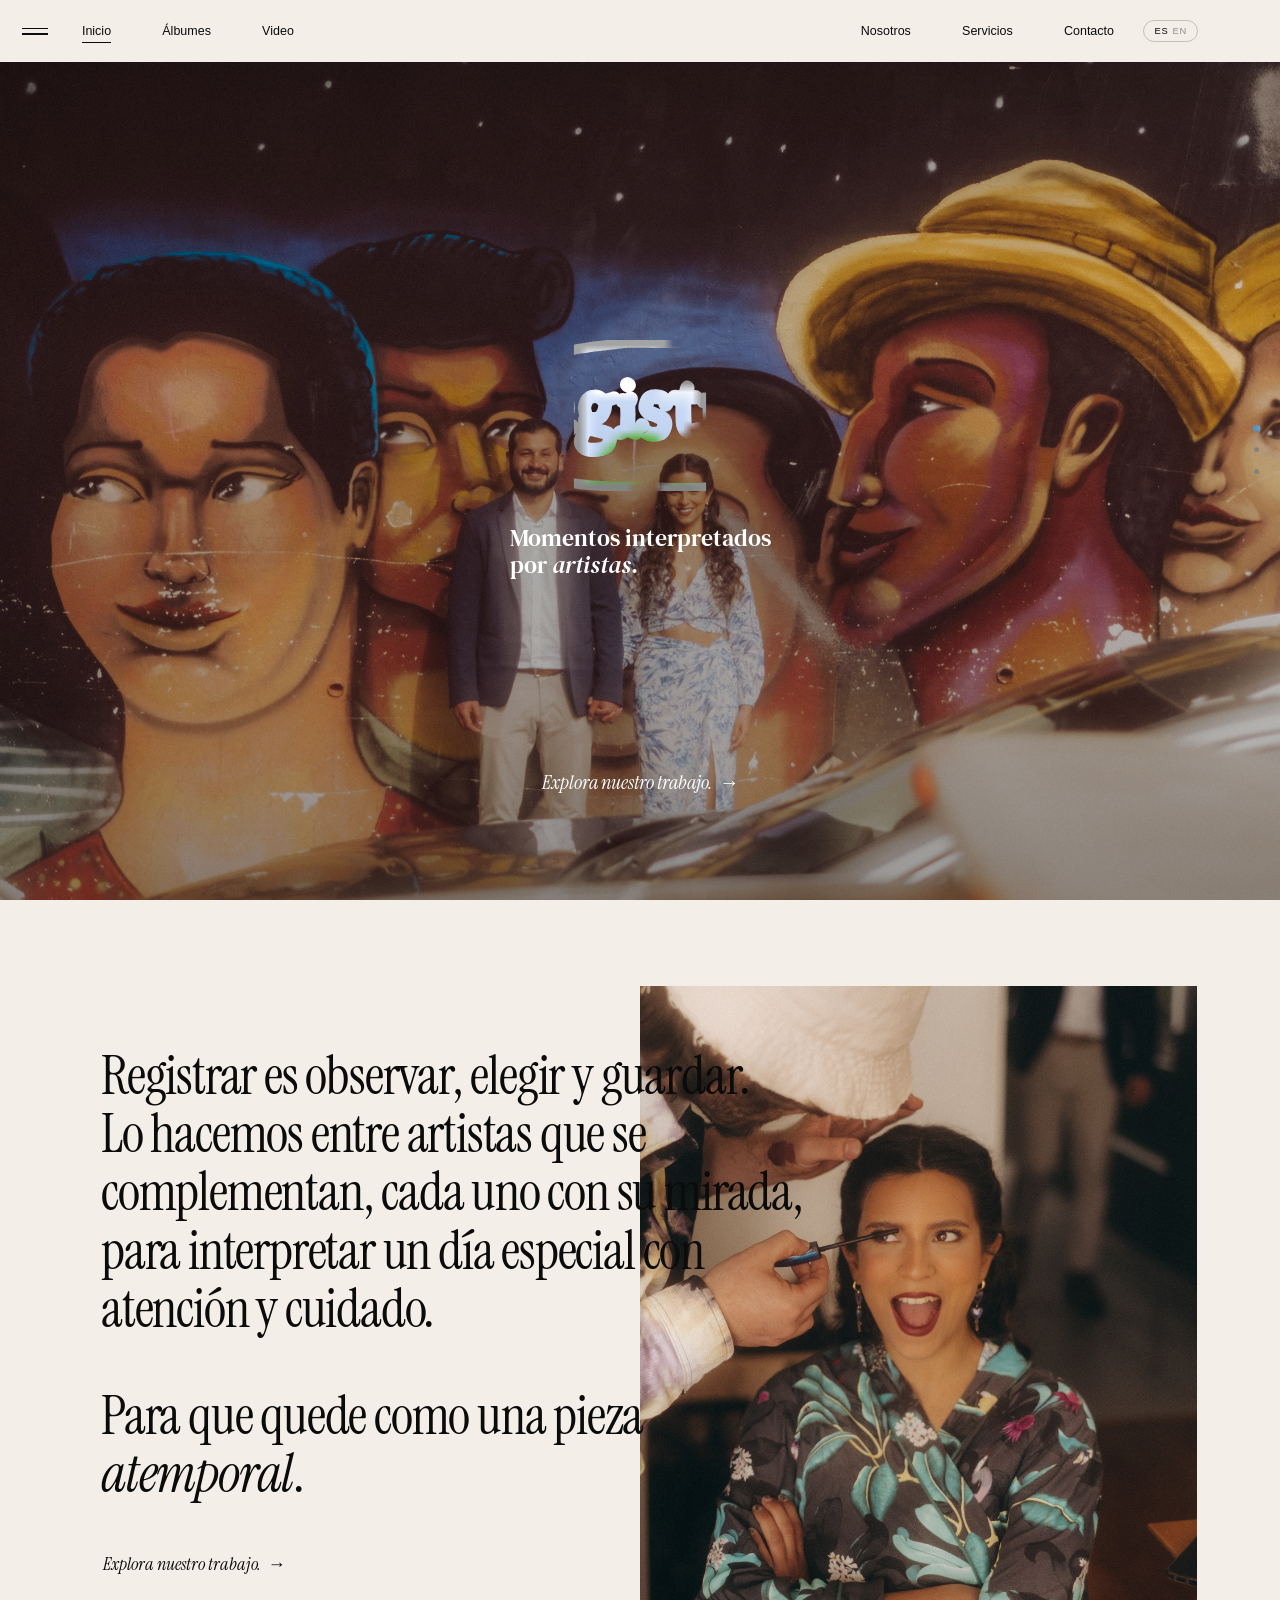
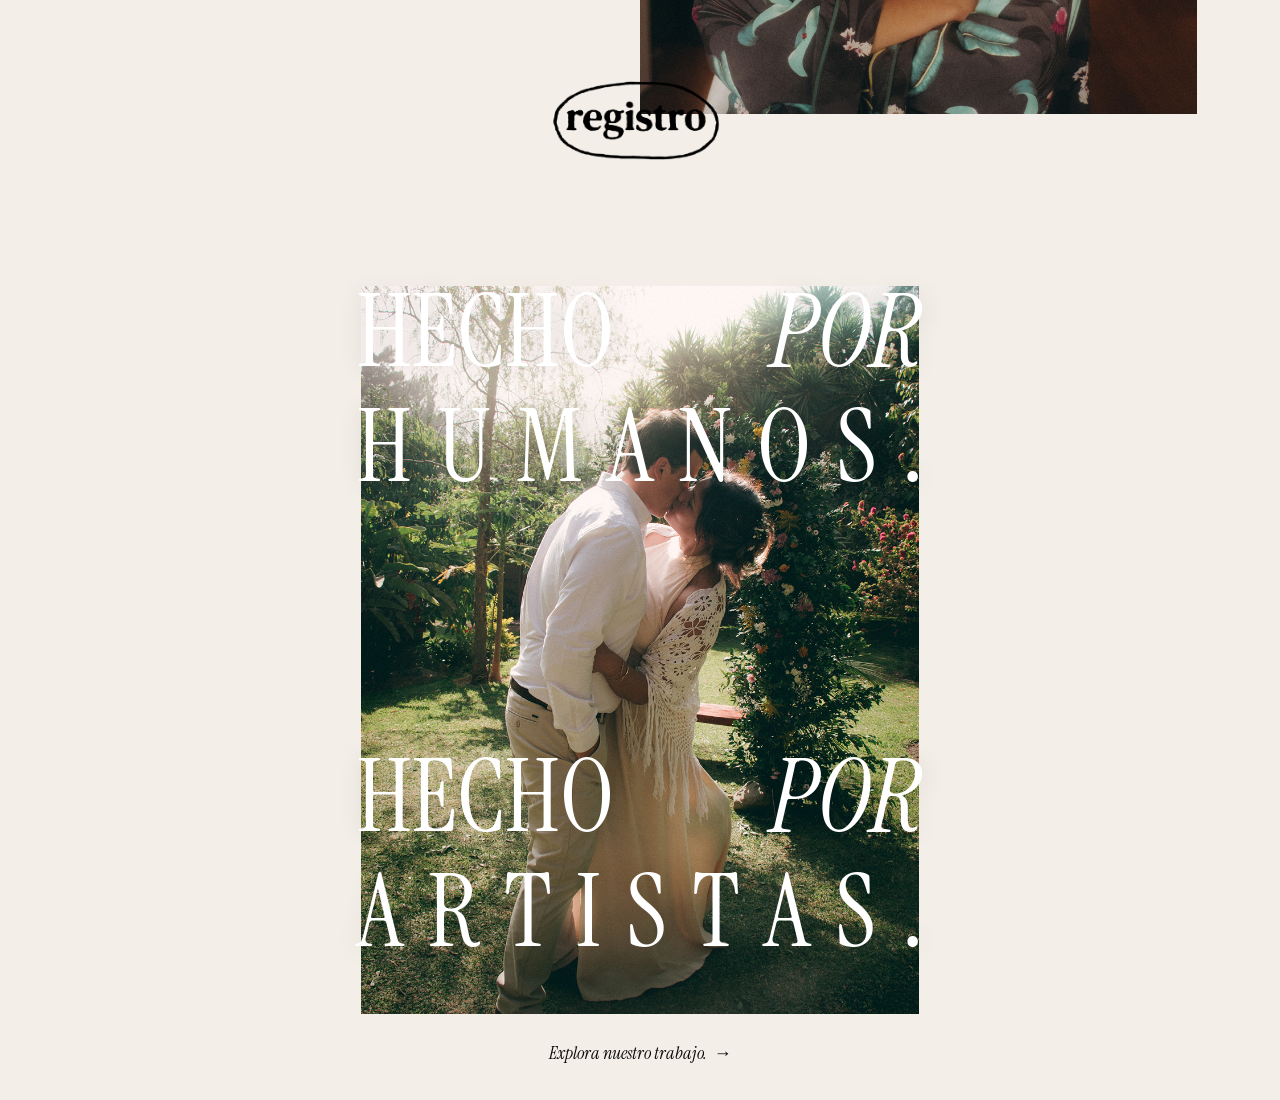
==== index.html @ d12935c9 "index.html" ====
<!doctype html>
<html lang="es">
<head>
<meta charset="utf-8">
<meta name="viewport" content="width=device-width, initial-scale=1, viewport-fit=cover">
<title>Registro · Fotografía de bodas en Lima</title>
<meta name="description" content="Registro: momentos interpretados por artistas. Fotografía y video de bodas.">
<meta name="theme-color" content="#f3eee7">
<meta property="og:title" content="Registro">
<meta property="og:description" content="Momentos interpretados por artistas.">
<meta property="og:type" content="website">
<link rel="preconnect" href="https://fonts.googleapis.com">
<link rel="preconnect" href="https://fonts.gstatic.com" crossorigin>
<link rel="stylesheet" href="https://fonts.googleapis.com/css2?family=DM+Serif+Text:ital@0;1&family=Instrument+Serif:ital@0;1&display=swap">
<link rel="stylesheet" href="css/styles.css">
</head>
<body>
<!-- Filtros "wiggle" para los dibujos -->
<svg width="0" height="0" style="position:absolute" aria-hidden="true" focusable="false">
  <filter id="w1" x="-8%" y="-8%" width="116%" height="116%"><feTurbulence type="fractalNoise" baseFrequency="0.018" numOctaves="2" seed="1"/><feDisplacementMap in="SourceGraphic" scale="4"/></filter>
  <filter id="w2" x="-8%" y="-8%" width="116%" height="116%"><feTurbulence type="fractalNoise" baseFrequency="0.018" numOctaves="2" seed="4"/><feDisplacementMap in="SourceGraphic" scale="4"/></filter>
  <filter id="w3" x="-8%" y="-8%" width="116%" height="116%"><feTurbulence type="fractalNoise" baseFrequency="0.018" numOctaves="2" seed="7"/><feDisplacementMap in="SourceGraphic" scale="4"/></filter>
</svg>

<header class="nav" id="nav">
  <button class="menu-btn" id="menuBtn" type="button" aria-expanded="false" aria-controls="drawer" aria-label="Menú"><span class="burger" aria-hidden="true"><i></i><i></i></span></button>
  <a class="brand-sm" href="#home" aria-label="Registro">registro</a>
  <nav class="nav-group" aria-label="Principal">
    <a class="nl" href="#home" data-route="home" data-i18n="nav_home">Inicio</a>
    <a class="nl" href="#albumes" data-route="albumes" data-i18n="nav_alb">Álbumes</a>
    <a class="nl" href="#video" data-route="video" data-i18n="nav_video">Video</a>
  </nav>
  <div class="right" style="display:flex;align-items:center">
    <nav class="nav-group" aria-label="Secundaria">
      <a class="nl" href="#nosotros" data-route="nosotros" data-i18n="nav_about">Nosotros</a>
      <a class="nl" href="#servicios" data-route="servicios" data-i18n="nav_serv">Servicios</a>
      <a class="nl" href="#contacto" data-route="contacto" data-i18n="nav_contact">Contacto</a>
    </nav>
    <button class="lang" id="lang" type="button" aria-label="Cambiar idioma / Change language"><span data-l="es" class="on">ES</span><span data-l="en">EN</span></button>
  </div>
</header>

<div class="drawer-catch" id="drawerCatch"></div>
<aside class="drawer" id="drawer" aria-hidden="true" aria-label="Navegación" inert>
  <button class="drawer-close" id="drawerClose" type="button" aria-label="Cerrar menú"><span class="burger" aria-hidden="true"><i></i><i></i></span><span class="lbl" data-i18n="close">Cerrar</span></button>
  <nav class="drawer-links" aria-label="Menú">
    <a href="#home" data-route="home" data-i18n="nav_home">Inicio</a>
    <a href="#albumes" data-route="albumes" data-i18n="nav_alb">Álbumes</a>
    <a href="#video" data-route="video" data-i18n="nav_video">Video</a>
    <a href="#nosotros" data-route="nosotros" data-i18n="nav_about">Nosotros</a>
    <a href="#servicios" data-route="servicios" data-i18n="nav_serv">Servicios</a>
    <a href="#contacto" data-route="contacto" data-i18n="nav_contact">Contacto</a>
  </nav>
  <div class="drawer-foot">
    <a href="https://instagram.com/registro.album" target="_blank" rel="noopener noreferrer">@registro.album</a>
    <a href="mailto:registro.album.pe@gmail.com">registro.album.pe@gmail.com</a>
  </div>
</aside>

<nav class="dots" id="dots" hidden aria-label="Secciones"></nav>

<main id="app">

  <!-- ============ HOME ============ -->
  <section class="page" data-page="home" data-snap hidden>
    <div class="screen hero" data-screen>
      <div class="ss" data-ss="hero" data-tone="night" data-nolabel data-shuffle data-interval="6500" data-fade="1600" data-zoom="10000"></div>
      <div class="scrim"></div>
      <div class="hero-core">
        <svg class="logo logo-hero logo-draw" viewBox="0 0 1525 720" role="img" aria-label="registro" focusable="false">
<defs><mask id="lgMask" maskUnits="userSpaceOnUse" x="0" y="0" width="1525" height="720"><g fill="none" stroke="#fff" stroke-linecap="round" stroke-linejoin="round">
<path class="st" pathLength="1" stroke-width="48.0" style="--d:0.000s;--t:1.550s;--e:var(--ring-ease)" d="M730.5 13.0C729.0 13.0 724.5 13.0 721.5 13.0C718.5 13.0 715.5 13.1 712.5 13.1C709.5 13.2 706.5 13.2 703.5 13.4C700.5 13.5 697.5 13.6 694.5 13.8C691.5 14.0 688.5 14.3 685.5 14.5C682.6 14.8 679.6 15.1 676.6 15.5C673.6 15.8 670.6 16.1 667.6 16.5C664.7 16.8 661.7 17.2 658.7 17.5C655.7 17.9 652.8 18.2 649.8 18.6C646.8 18.9 643.8 19.3 640.8 19.7C637.9 20.0 634.9 20.4 631.9 20.8C628.9 21.1 625.9 21.5 623.0 21.8C620.0 22.2 617.0 22.5 614.0 22.9C611.1 23.3 608.1 23.6 605.1 24.0C602.1 24.4 599.1 24.7 596.2 25.1C593.2 25.5 590.2 25.8 587.2 26.2C584.3 26.5 581.3 26.9 578.3 27.2C575.3 27.6 572.3 27.9 569.4 28.2C566.4 28.6 563.4 28.9 560.4 29.3C557.4 29.6 554.5 30.0 551.5 30.3C548.5 30.7 545.5 31.1 542.5 31.4C539.6 31.8 536.6 32.2 533.6 32.6C530.7 33.1 527.7 33.5 524.7 33.9C521.7 34.3 518.8 34.8 515.8 35.2C512.8 35.7 509.9 36.1 506.9 36.6C503.9 37.0 501.0 37.4 498.0 37.9C495.0 38.3 492.1 38.7 489.1 39.2C486.1 39.6 483.2 40.1 480.2 40.5C477.2 41.0 474.3 41.4 471.3 41.9C468.3 42.4 465.4 42.9 462.4 43.4C459.5 43.9 456.5 44.4 453.6 45.0C450.6 45.5 447.7 46.1 444.7 46.6C441.8 47.2 438.8 47.8 435.9 48.4C433.0 49.0 430.0 49.6 427.1 50.2C424.1 50.8 421.2 51.4 418.3 52.1C415.4 52.7 412.4 53.4 409.5 54.0C406.6 54.7 403.6 55.3 400.7 56.0C397.8 56.7 394.9 57.4 391.9 58.0C389.0 58.7 386.1 59.4 383.2 60.1C380.3 60.8 377.4 61.5 374.4 62.2C371.5 62.9 368.6 63.6 365.7 64.3C362.8 65.0 359.8 65.7 356.9 66.4C354.0 67.1 351.1 67.8 348.2 68.5C345.3 69.2 342.3 69.9 339.4 70.6C336.5 71.4 333.6 72.1 330.7 72.9C327.8 73.6 324.9 74.4 322.0 75.2C319.1 76.0 316.2 76.8 313.4 77.6C310.5 78.5 307.6 79.3 304.7 80.2C301.9 81.1 299.0 82.0 296.1 82.9C293.3 83.8 290.4 84.8 287.6 85.7C284.8 86.7 281.9 87.7 279.1 88.7C276.3 89.7 273.5 90.7 270.7 91.8C267.8 92.8 265.0 93.9 262.2 95.0C259.4 96.1 256.7 97.2 253.9 98.3C251.1 99.4 248.3 100.6 245.6 101.8C242.8 103.0 240.1 104.2 237.3 105.4C234.6 106.6 231.9 107.9 229.2 109.1C226.4 110.4 223.7 111.7 221.0 113.0C218.3 114.3 215.7 115.7 213.0 117.0C210.3 118.4 207.6 119.8 205.0 121.2C202.3 122.6 199.7 124.0 197.0 125.4C194.4 126.8 191.8 128.3 189.2 129.8C186.6 131.3 184.0 132.8 181.4 134.3C178.8 135.8 176.2 137.4 173.7 139.0C171.1 140.5 168.6 142.1 166.1 143.8C163.6 145.4 161.1 147.1 158.6 148.8C156.1 150.5 153.7 152.2 151.3 154.0C148.8 155.7 146.4 157.5 144.0 159.3C141.7 161.2 139.3 163.0 137.0 164.9C134.6 166.8 132.3 168.7 130.0 170.6C127.7 172.6 125.5 174.5 123.2 176.5C121.0 178.5 118.8 180.5 116.5 182.6C114.3 184.6 112.1 186.6 110.0 188.7C107.8 190.8 105.6 192.9 103.5 195.0C101.4 197.1 99.2 199.2 97.1 201.3C95.0 203.4 92.9 205.6 90.8 207.7C88.8 209.9 86.7 212.1 84.6 214.3C82.6 216.5 80.6 218.7 78.6 220.9C76.6 223.2 74.6 225.4 72.7 227.7C70.7 230.0 68.8 232.3 66.9 234.7C65.1 237.0 63.2 239.4 61.4 241.8C59.6 244.2 57.9 246.6 56.2 249.1C54.5 251.5 52.8 254.0 51.2 256.6C49.6 259.1 48.1 261.7 46.6 264.3C45.2 267.0 43.8 269.6 42.5 272.3C41.1 275.0 39.9 277.7 38.7 280.5C37.6 283.2 36.5 286.0 35.4 288.9C34.4 291.7 33.5 294.5 32.6 297.4C31.7 300.2 30.8 303.1 30.0 306.0C29.3 308.9 28.5 311.8 27.9 314.8C27.2 317.7 26.6 320.6 26.0 323.6C25.4 326.5 24.9 329.5 24.4 332.4C23.9 335.4 23.5 338.4 23.1 341.3C22.8 344.3 22.5 347.3 22.2 350.3C22.0 353.3 21.8 356.3 21.7 359.3C21.6 362.3 21.6 365.3 21.7 368.3C21.7 371.3 21.8 374.3 22.0 377.3C22.2 380.2 22.5 383.2 22.8 386.2C23.2 389.2 23.6 392.2 24.1 395.1C24.6 398.1 25.2 401.0 25.8 404.0C26.4 406.9 27.1 409.8 27.8 412.7C28.5 415.7 29.2 418.6 30.0 421.5C30.8 424.3 31.7 427.2 32.6 430.1C33.5 433.0 34.4 435.8 35.3 438.7C36.3 441.5 37.3 444.3 38.3 447.1C39.4 450.0 40.4 452.8 41.5 455.6C42.6 458.3 43.8 461.1 45.0 463.9C46.1 466.6 47.3 469.4 48.6 472.1C49.8 474.9 51.1 477.6 52.4 480.3C53.7 483.0 55.0 485.7 56.4 488.3C57.7 491.0 59.1 493.7 60.6 496.3C62.0 498.9 63.4 501.6 65.0 504.2C66.5 506.7 68.0 509.3 69.6 511.8C71.2 514.4 72.9 516.9 74.6 519.4C76.3 521.8 78.0 524.3 79.8 526.7C81.6 529.1 83.4 531.5 85.3 533.8C87.2 536.1 89.1 538.4 91.1 540.7C93.1 543.0 95.1 545.2 97.1 547.4C99.2 549.6 101.3 551.7 103.4 553.8C105.5 555.9 107.7 558.0 109.9 560.0C112.1 562.1 114.4 564.1 116.6 566.0C118.9 568.0 121.2 569.9 123.5 571.8C125.9 573.7 128.2 575.5 130.6 577.4C133.0 579.2 135.4 581.0 137.9 582.7C140.3 584.5 142.8 586.2 145.2 587.9C147.7 589.5 150.2 591.2 152.7 592.8C155.3 594.5 157.8 596.1 160.3 597.6C162.9 599.2 165.5 600.8 168.0 602.3C170.6 603.8 173.2 605.3 175.8 606.8C178.4 608.3 181.0 609.8 183.7 611.2C186.3 612.7 188.9 614.1 191.6 615.5C194.2 616.9 196.9 618.3 199.5 619.7C202.2 621.1 204.9 622.4 207.6 623.8C210.3 625.1 213.0 626.4 215.7 627.7C218.4 629.0 221.1 630.2 223.8 631.5C226.6 632.7 229.3 633.9 232.1 635.1C234.8 636.3 237.6 637.5 240.4 638.6C243.1 639.7 245.9 640.9 248.7 641.9C251.5 643.0 254.3 644.1 257.2 645.1C260.0 646.1 262.8 647.1 265.6 648.1C268.5 649.0 271.3 650.0 274.2 650.9C277.0 651.8 279.9 652.7 282.8 653.6C285.7 654.4 288.5 655.2 291.4 656.1C294.3 656.9 297.2 657.7 300.1 658.4C303.0 659.2 305.9 659.9 308.8 660.7C311.7 661.4 314.7 662.1 317.6 662.8C320.5 663.5 323.4 664.2 326.3 664.9C329.3 665.5 332.2 666.2 335.1 666.8C338.0 667.5 341.0 668.1 343.9 668.7C346.9 669.3 349.8 669.9 352.7 670.5C355.7 671.0 358.6 671.6 361.6 672.1C364.6 672.6 367.5 673.1 370.5 673.6C373.4 674.1 376.4 674.6 379.4 675.0C382.3 675.4 385.3 675.8 388.3 676.2C391.3 676.6 394.2 677.0 397.2 677.3C400.2 677.7 403.2 678.0 406.2 678.4C409.1 678.7 412.1 679.0 415.1 679.3C418.1 679.7 421.1 680.0 424.0 680.3C427.0 680.6 430.0 680.9 433.0 681.3C436.0 681.6 439.0 681.9 441.9 682.3C444.9 682.6 447.9 683.0 450.9 683.4C453.8 683.7 456.8 684.1 459.8 684.5C462.8 684.9 465.7 685.3 468.7 685.7C471.7 686.1 474.7 686.5 477.6 686.9C480.6 687.3 483.6 687.7 486.6 688.1C489.5 688.5 492.5 688.8 495.5 689.2C498.5 689.5 501.5 689.9 504.4 690.2C507.4 690.5 510.4 690.8 513.4 691.1C516.4 691.3 519.4 691.6 522.4 691.9C525.3 692.1 528.3 692.3 531.3 692.6C534.3 692.8 537.3 693.0 540.3 693.2C543.3 693.4 546.3 693.6 549.3 693.8C552.3 694.0 555.3 694.2 558.3 694.4C561.3 694.6 564.3 694.8 567.3 694.9C570.2 695.1 573.2 695.3 576.2 695.5C579.2 695.6 582.2 695.8 585.2 696.0C588.2 696.1 591.2 696.3 594.2 696.5C597.2 696.7 600.2 696.9 603.2 697.1C606.2 697.3 609.2 697.5 612.2 697.7C615.2 697.9 618.2 698.2 621.1 698.4C624.1 698.6 627.1 698.8 630.1 699.0C633.1 699.2 636.1 699.4 639.1 699.5C642.1 699.6 645.1 699.7 648.1 699.8C651.1 699.9 654.1 699.9 657.1 699.9C660.1 700.0 663.1 700.0 666.1 700.0C669.1 700.0 672.1 700.0 675.1 700.0C678.1 700.0 681.1 700.0 684.1 700.0C687.1 700.0 690.1 700.0 693.1 700.0C696.1 700.0 699.1 700.0 702.1 700.0C705.1 700.0 708.1 700.0 711.1 700.0C714.1 700.0 717.1 700.0 720.1 700.0C723.1 700.0 726.1 700.0 729.1 700.0C732.1 700.0 735.1 700.0 738.1 700.0C741.1 700.0 744.1 700.0 747.1 700.0C750.1 700.0 753.1 700.0 756.1 700.1C759.1 700.1 762.1 700.2 765.1 700.3C768.1 700.3 771.1 700.4 774.1 700.6C777.1 700.7 780.1 700.9 783.1 701.0C786.1 701.1 789.1 701.3 792.1 701.4C795.1 701.5 798.1 701.7 801.1 701.7C804.1 701.8 807.1 701.9 810.1 701.9C813.1 701.9 816.1 702.0 819.1 702.0C822.1 702.0 825.1 702.0 828.1 702.0C831.1 702.0 834.1 702.0 837.1 702.1C840.1 702.1 843.1 702.2 846.1 702.2C849.1 702.3 852.1 702.4 855.1 702.5C858.1 702.6 861.1 702.8 864.0 702.9C867.0 703.1 870.0 703.3 873.0 703.4C876.0 703.6 879.0 703.8 882.0 704.0C885.0 704.2 888.0 704.4 891.0 704.5C894.0 704.7 897.0 704.9 900.0 705.1C903.0 705.2 906.0 705.3 909.0 705.5C912.0 705.6 915.0 705.7 918.0 705.7C921.0 705.8 924.0 705.8 927.0 705.9C930.0 705.9 933.0 705.9 936.0 705.9C939.0 705.8 942.0 705.8 945.0 705.8C948.0 705.7 951.0 705.7 954.0 705.6C957.0 705.6 960.0 705.5 963.0 705.5C966.0 705.4 969.0 705.4 972.0 705.4C975.0 705.4 978.0 705.4 981.0 705.4C984.0 705.4 987.0 705.5 990.0 705.5C993.0 705.6 996.0 705.6 999.0 705.6C1002.0 705.7 1005.0 705.7 1008.0 705.7C1011.0 705.7 1014.0 705.7 1017.0 705.7C1020.0 705.7 1023.0 705.6 1026.0 705.6C1029.0 705.5 1032.0 705.4 1035.0 705.3C1038.0 705.2 1041.0 705.1 1044.0 704.9C1046.9 704.7 1049.9 704.6 1052.9 704.4C1055.9 704.2 1058.9 704.0 1061.9 703.7C1064.9 703.5 1067.9 703.2 1070.9 703.0C1073.9 702.7 1076.9 702.5 1079.8 702.2C1082.8 701.9 1085.8 701.6 1088.8 701.3C1091.8 701.0 1094.8 700.7 1097.8 700.4C1100.7 700.1 1103.7 699.8 1106.7 699.4C1109.7 699.1 1112.7 698.8 1115.7 698.5C1118.6 698.1 1121.6 697.8 1124.6 697.4C1127.6 697.1 1130.6 696.7 1133.5 696.3C1136.5 696.0 1139.5 695.6 1142.5 695.2C1145.4 694.8 1148.4 694.4 1151.4 694.0C1154.4 693.6 1157.3 693.2 1160.3 692.8C1163.3 692.3 1166.2 691.9 1169.2 691.4C1172.2 691.0 1175.1 690.5 1178.1 690.0C1181.0 689.6 1184.0 689.1 1187.0 688.5C1189.9 688.0 1192.9 687.5 1195.8 686.9C1198.8 686.4 1201.7 685.8 1204.6 685.2C1207.6 684.5 1210.5 683.9 1213.4 683.2C1216.4 682.6 1219.3 681.9 1222.2 681.2C1225.1 680.5 1228.0 679.7 1230.9 679.0C1233.8 678.2 1236.7 677.4 1239.6 676.6C1242.5 675.8 1245.4 675.0 1248.3 674.2C1251.1 673.3 1254.0 672.5 1256.9 671.6C1259.7 670.7 1262.6 669.8 1265.5 668.9C1268.3 667.9 1271.2 667.0 1274.0 666.0C1276.8 665.0 1279.7 664.0 1282.5 663.0C1285.3 662.0 1288.1 660.9 1290.9 659.8C1293.7 658.7 1296.5 657.6 1299.3 656.5C1302.1 655.4 1304.8 654.2 1307.6 653.1C1310.3 651.9 1313.1 650.7 1315.8 649.5C1318.6 648.3 1321.3 647.0 1324.0 645.7C1326.7 644.4 1329.4 643.1 1332.1 641.8C1334.8 640.5 1337.5 639.1 1340.1 637.7C1342.8 636.3 1345.4 634.9 1348.0 633.4C1350.7 632.0 1353.3 630.5 1355.8 628.9C1358.4 627.4 1361.0 625.8 1363.5 624.2C1366.0 622.6 1368.5 621.0 1371.0 619.3C1373.5 617.6 1376.0 615.9 1378.4 614.1C1380.9 612.4 1383.3 610.6 1385.7 608.8C1388.1 607.0 1390.4 605.2 1392.8 603.3C1395.1 601.4 1397.5 599.6 1399.8 597.6C1402.1 595.7 1404.4 593.8 1406.7 591.8C1408.9 589.9 1411.2 587.9 1413.4 585.9C1415.7 583.9 1417.9 581.9 1420.1 579.9C1422.3 577.8 1424.5 575.8 1426.7 573.7C1428.9 571.7 1431.0 569.6 1433.1 567.5C1435.3 565.4 1437.4 563.2 1439.5 561.1C1441.6 558.9 1443.6 556.7 1445.7 554.5C1447.7 552.3 1449.7 550.1 1451.7 547.8C1453.6 545.5 1455.5 543.2 1457.4 540.9C1459.3 538.6 1461.1 536.2 1462.9 533.8C1464.6 531.3 1466.4 528.9 1468.0 526.4C1469.7 523.9 1471.3 521.3 1472.8 518.7C1474.3 516.2 1475.8 513.5 1477.2 510.9C1478.6 508.2 1479.9 505.5 1481.2 502.8C1482.4 500.1 1483.6 497.3 1484.7 494.6C1485.9 491.8 1487.0 489.0 1488.0 486.2C1489.1 483.4 1490.0 480.5 1491.0 477.7C1491.9 474.8 1492.8 472.0 1493.7 469.1C1494.6 466.2 1495.4 463.3 1496.2 460.5C1497.0 457.6 1497.7 454.7 1498.5 451.7C1499.2 448.8 1499.9 445.9 1500.5 443.0C1501.1 440.0 1501.7 437.1 1502.3 434.2C1502.8 431.2 1503.4 428.3 1503.8 425.3C1504.3 422.3 1504.7 419.4 1505.1 416.4C1505.5 413.4 1505.8 410.4 1506.1 407.4C1506.4 404.5 1506.6 401.5 1506.7 398.5C1506.9 395.5 1507.0 392.5 1507.0 389.5C1507.0 386.5 1506.9 383.5 1506.8 380.5C1506.7 377.5 1506.5 374.5 1506.2 371.5C1505.9 368.5 1505.6 365.5 1505.2 362.6C1504.8 359.6 1504.3 356.6 1503.8 353.7C1503.3 350.7 1502.7 347.8 1502.0 344.8C1501.4 341.9 1500.7 339.0 1500.0 336.1C1499.2 333.2 1498.4 330.3 1497.5 327.4C1496.6 324.5 1495.7 321.7 1494.8 318.9C1493.8 316.0 1492.8 313.2 1491.7 310.4C1490.6 307.6 1489.5 304.8 1488.3 302.1C1487.1 299.3 1485.9 296.6 1484.6 293.9C1483.3 291.1 1482.0 288.5 1480.6 285.8C1479.2 283.1 1477.8 280.5 1476.3 277.9C1474.8 275.3 1473.3 272.7 1471.7 270.2C1470.1 267.6 1468.5 265.1 1466.8 262.6C1465.1 260.1 1463.4 257.6 1461.7 255.2C1459.9 252.8 1458.1 250.4 1456.3 248.0C1454.5 245.6 1452.7 243.2 1450.8 240.9C1448.9 238.6 1447.0 236.3 1445.0 234.0C1443.1 231.7 1441.1 229.4 1439.1 227.2C1437.1 225.0 1435.1 222.8 1433.0 220.6C1431.0 218.4 1428.9 216.2 1426.8 214.1C1424.7 211.9 1422.5 209.8 1420.4 207.7C1418.2 205.6 1416.1 203.6 1413.9 201.5C1411.7 199.5 1409.5 197.4 1407.2 195.4C1405.0 193.4 1402.8 191.4 1400.5 189.5C1398.2 187.5 1396.0 185.6 1393.7 183.6C1391.4 181.7 1389.0 179.8 1386.7 177.9C1384.4 176.0 1382.1 174.1 1379.7 172.2C1377.4 170.4 1375.0 168.5 1372.7 166.7C1370.3 164.8 1367.9 163.0 1365.6 161.1C1363.2 159.3 1360.8 157.5 1358.4 155.7C1356.0 153.9 1353.6 152.1 1351.2 150.3C1348.8 148.5 1346.4 146.7 1343.9 145.0C1341.5 143.2 1339.0 141.5 1336.6 139.8C1334.1 138.0 1331.7 136.3 1329.2 134.6C1326.7 132.9 1324.2 131.3 1321.7 129.6C1319.2 127.9 1316.7 126.3 1314.2 124.7C1311.7 123.0 1309.2 121.4 1306.6 119.8C1304.1 118.2 1301.5 116.6 1299.0 115.1C1296.4 113.5 1293.8 112.0 1291.2 110.5C1288.6 109.0 1286.0 107.5 1283.4 106.0C1280.8 104.5 1278.2 103.1 1275.6 101.6C1272.9 100.2 1270.3 98.8 1267.6 97.4C1265.0 96.0 1262.3 94.6 1259.7 93.2C1257.0 91.8 1254.3 90.5 1251.6 89.1C1249.0 87.8 1246.3 86.4 1243.6 85.1C1240.9 83.7 1238.2 82.4 1235.5 81.1C1232.8 79.8 1230.1 78.5 1227.4 77.2C1224.7 75.9 1222.0 74.6 1219.3 73.4C1216.5 72.1 1213.8 70.9 1211.1 69.6C1208.3 68.4 1205.6 67.2 1202.8 66.1C1200.1 64.9 1197.3 63.7 1194.5 62.6C1191.7 61.5 1188.9 60.4 1186.1 59.3C1183.3 58.3 1180.5 57.2 1177.7 56.2C1174.9 55.2 1172.0 54.2 1169.2 53.2C1166.4 52.3 1163.5 51.3 1160.6 50.4C1157.8 49.5 1154.9 48.6 1152.1 47.7C1149.2 46.9 1146.3 46.0 1143.4 45.2C1140.6 44.3 1137.7 43.5 1134.8 42.7C1131.9 41.9 1129.0 41.1 1126.1 40.3C1123.2 39.6 1120.3 38.8 1117.4 38.1C1114.5 37.4 1111.5 36.7 1108.6 36.0C1105.7 35.3 1102.8 34.7 1099.8 34.1C1096.9 33.4 1094.0 32.8 1091.0 32.3C1088.1 31.7 1085.1 31.2 1082.2 30.7C1079.2 30.1 1076.2 29.6 1073.3 29.2C1070.3 28.7 1067.4 28.2 1064.4 27.8C1061.4 27.3 1058.5 26.9 1055.5 26.4C1052.5 26.0 1049.6 25.5 1046.6 25.1C1043.6 24.7 1040.6 24.3 1037.7 23.8C1034.7 23.4 1031.7 23.0 1028.8 22.7C1025.8 22.3 1022.8 21.9 1019.8 21.6C1016.8 21.2 1013.9 20.9 1010.9 20.5C1007.9 20.2 1004.9 19.9 1001.9 19.5C999.0 19.2 996.0 18.9 993.0 18.6C990.0 18.3 987.0 18.1 984.0 17.8C981.0 17.5 978.0 17.3 975.1 17.1C972.1 16.8 969.1 16.6 966.1 16.4C963.1 16.2 960.1 16.0 957.1 15.9C954.1 15.7 951.1 15.5 948.1 15.4C945.1 15.3 942.1 15.1 939.1 15.0C936.1 14.9 933.1 14.8 930.1 14.8C927.1 14.7 924.1 14.6 921.1 14.6C918.1 14.6 915.1 14.6 912.1 14.6C909.1 14.6 906.1 14.6 903.1 14.6C900.1 14.7 897.1 14.7 894.1 14.7C891.1 14.7 888.1 14.7 885.1 14.7C882.1 14.6 879.1 14.6 876.1 14.5C873.1 14.5 870.1 14.4 867.1 14.3C864.1 14.3 861.1 14.2 858.1 14.2C855.1 14.1 852.1 14.1 849.1 14.1C846.1 14.0 843.1 14.0 840.1 14.0C837.1 14.0 834.1 14.0 831.1 14.0C828.1 13.9 825.1 13.9 822.1 13.9C819.1 13.8 816.1 13.7 813.1 13.7C810.1 13.6 807.1 13.5 804.1 13.5C801.1 13.4 798.1 13.3 795.1 13.2C792.1 13.2 789.1 13.1 786.1 13.1C783.1 13.1 780.1 13.0 777.1 13.0C774.1 13.0 771.1 13.0 768.1 13.0C765.1 13.0 762.1 13.0 759.1 13.0C756.1 13.0 753.1 13.0 750.1 13.0C747.1 13.0 744.1 13.0 741.1 13.0C738.1 13.0 735.1 13.0 732.1 13.0C729.1 13.0 726.1 13.0 723.1 13.0C720.1 13.0 717.1 13.1 714.1 13.1C711.1 13.1 708.1 13.2 705.1 13.3C702.1 13.4 699.1 13.5 696.1 13.7C693.2 13.9 690.2 14.1 687.2 14.4C684.2 14.7 681.2 15.0 678.2 15.3C675.2 15.6 672.3 15.9 669.3 16.3C666.3 16.6 663.3 17.0 660.3 17.3C657.4 17.7 654.4 18.0 651.4 18.4C648.4 18.7 645.4 19.1 642.5 19.4C639.5 19.8 636.5 20.1 633.5 20.5C630.5 20.8 627.3 21.1 624.6 21.4C621.8 21.6 618.3 21.9 617.0 22.0"/>
<path class="st" pathLength="1" stroke-width="72.0" style="--d:0.420s;--t:0.070s" d="M138.0 286.0C139.3 286.4 143.2 287.3 145.7 288.2C148.2 289.2 150.6 290.3 152.9 291.6C155.2 292.9 157.4 294.5 159.5 296.1C161.6 297.8 164.4 300.5 165.4 301.5C166.5 302.5 165.9 301.9 166.0 302.0"/>
<path class="st" pathLength="1" stroke-width="74.7" style="--d:0.484s;--t:0.070s" d="M166.0 302.0C167.2 301.3 170.5 299.2 172.9 298.0C175.3 296.9 177.9 296.0 180.4 295.1C182.9 294.3 185.5 293.6 188.1 293.0C190.7 292.4 193.3 291.9 195.9 291.4C198.6 291.0 201.2 290.7 203.9 290.4C206.5 290.1 209.2 289.9 211.8 289.7C214.5 289.4 217.1 289.1 219.8 288.8C222.4 288.6 225.1 288.2 227.7 288.0C230.4 287.8 233.1 287.6 235.7 287.6C238.4 287.6 241.5 287.8 243.7 288.0C245.9 288.3 248.1 288.8 249.0 289.0"/>
<path class="st" pathLength="1" stroke-width="72.0" style="--d:0.549s;--t:0.070s" d="M166.0 302.0C166.0 303.3 166.1 307.3 166.1 310.0C166.2 312.7 166.3 315.3 166.4 318.0C166.5 320.7 166.6 323.3 166.6 326.0C166.6 328.7 166.6 331.3 166.5 334.0C166.5 336.7 166.4 339.3 166.3 342.0C166.2 344.7 166.1 347.3 166.1 350.0C166.1 352.7 166.0 355.3 166.0 358.0C166.0 360.7 166.0 363.3 166.0 366.0C166.0 368.7 166.0 371.3 166.0 374.0C166.0 376.7 166.0 379.3 166.0 382.0C166.0 384.7 166.0 387.3 166.0 390.0C166.0 392.7 166.0 395.3 166.0 398.0C166.0 400.7 166.0 403.3 166.0 406.0C166.0 408.7 166.0 411.3 166.0 414.0C166.0 416.7 166.0 420.6 166.0 422.0C166.0 423.3 166.0 422.0 166.0 422.0"/>
<path class="st" pathLength="1" stroke-width="70.0" style="--d:0.613s;--t:0.070s" d="M166.0 422.0C164.9 422.8 161.7 425.2 159.5 426.7C157.4 428.3 155.2 429.8 153.0 431.3C150.7 432.7 148.5 434.1 146.1 435.4C143.7 436.6 141.3 437.7 138.8 438.6C136.3 439.5 132.4 440.6 131.1 441.0C129.8 441.4 131.0 441.0 131.0 441.0"/>
<path class="st" pathLength="1" stroke-width="70.0" style="--d:0.678s;--t:0.070s" d="M166.0 422.0C167.0 422.9 170.0 425.6 172.0 427.3C174.1 429.0 176.1 430.7 178.3 432.2C180.5 433.7 182.8 435.1 185.2 436.2C187.7 437.3 190.2 438.1 192.8 438.7C195.4 439.3 198.7 439.6 200.7 439.8C202.8 440.0 204.3 440.0 205.0 440.0"/>
<path class="st" pathLength="1" stroke-width="69.2" style="--d:0.742s;--t:0.109s" d="M312.0 340.0C312.3 338.7 313.1 334.8 313.7 332.2C314.3 329.6 314.8 327.0 315.4 324.4C316.1 321.8 316.7 319.2 317.4 316.6C318.1 314.1 318.9 311.5 319.8 309.0C320.6 306.5 321.6 304.0 322.7 301.5C323.7 299.1 324.9 296.7 326.2 294.4C327.6 292.1 329.0 289.8 330.7 287.7C332.3 285.7 334.2 283.7 336.2 281.9C338.2 280.2 340.3 278.5 342.5 277.1C344.8 275.6 347.1 274.3 349.5 273.3C352.0 272.2 354.5 271.3 357.1 270.7C359.7 270.1 362.4 269.8 365.0 269.6C367.7 269.5 370.4 269.5 373.0 269.7C375.7 269.8 378.4 270.1 381.0 270.6C383.6 271.2 386.2 271.9 388.6 272.9C391.1 273.9 393.5 275.1 395.7 276.5C397.9 278.0 400.0 279.7 401.9 281.5C403.8 283.4 405.5 285.5 407.1 287.6C408.6 289.8 410.0 292.1 411.2 294.5C412.4 296.8 413.5 299.3 414.4 301.8C415.3 304.3 416.1 306.9 416.7 309.4C417.4 312.0 417.9 314.7 418.2 317.3C418.6 319.9 418.9 322.6 418.8 325.3C418.6 327.9 418.3 330.7 417.4 333.1C416.4 335.5 414.8 337.8 413.0 339.7C411.3 341.6 409.0 343.2 406.7 344.5C404.3 345.7 401.8 346.6 399.2 347.3C396.6 348.0 394.0 348.3 391.3 348.7C388.7 349.0 386.0 349.2 383.4 349.3C380.7 349.4 378.0 349.5 375.4 349.5C372.7 349.6 370.0 349.5 367.4 349.4C364.7 349.4 362.0 349.3 359.4 349.2C356.7 349.1 354.0 349.1 351.4 349.0C348.7 348.9 346.0 348.8 343.4 348.7C340.7 348.5 338.0 348.4 335.4 348.1C332.7 347.8 330.1 347.5 327.5 347.0C324.9 346.4 322.3 345.7 319.8 344.7C317.4 343.6 314.2 341.5 312.9 340.7C311.6 339.9 312.2 340.1 312.0 340.0"/>
<path class="st" pathLength="1" stroke-width="77.9" style="--d:0.842s;--t:0.072s" d="M312.0 340.0C311.6 341.3 310.2 345.0 309.6 347.6C308.9 350.2 308.6 352.9 308.3 355.5C308.1 358.2 308.1 360.8 308.2 363.5C308.3 366.2 308.6 368.8 309.0 371.5C309.3 374.1 309.8 376.7 310.2 379.4C310.7 382.0 311.2 384.6 311.8 387.2C312.4 389.8 313.0 392.4 313.9 394.9C314.7 397.5 315.6 400.0 316.7 402.4C317.8 404.8 319.1 407.2 320.5 409.5C321.8 411.7 323.4 413.9 325.0 416.0C326.7 418.1 328.5 420.1 330.5 421.9C332.4 423.7 334.5 425.4 336.7 426.9C338.8 428.5 341.1 429.9 343.5 431.1C345.8 432.3 348.3 433.4 350.8 434.3C353.3 435.1 355.9 435.7 358.6 436.1C361.2 436.6 363.9 436.7 366.5 436.8C369.2 437.0 371.9 436.9 374.5 436.9C377.2 436.8 379.9 436.7 382.5 436.5C385.2 436.3 387.8 436.0 390.5 435.7C393.1 435.3 395.8 434.9 398.4 434.3C401.0 433.7 403.6 433.0 406.1 432.2C408.6 431.3 411.1 430.3 413.4 429.1C415.8 427.9 418.1 426.5 420.3 425.0C422.5 423.5 424.6 421.9 426.6 420.1C428.7 418.4 431.3 415.6 432.4 414.6C433.5 413.6 432.9 414.1 433.0 414.0"/>
<path class="st" pathLength="1" stroke-width="64.0" style="--d:0.908s;--t:0.070s" d="M597.0 297.0C595.9 296.2 592.8 293.8 590.7 292.1C588.6 290.4 586.6 288.6 584.7 286.8C582.7 285.0 580.8 283.1 578.8 281.4C576.8 279.6 574.9 277.7 572.7 276.2C570.6 274.6 568.4 273.1 566.0 271.9C563.6 270.7 561.1 269.7 558.6 269.0C556.0 268.4 553.3 268.0 550.7 267.9C548.0 267.8 545.3 268.0 542.7 268.3C540.0 268.6 537.4 269.1 534.8 269.7C532.2 270.4 529.7 271.2 527.2 272.3C524.8 273.3 522.4 274.6 520.2 276.1C518.0 277.6 515.9 279.3 514.1 281.2C512.2 283.1 510.5 285.2 509.1 287.4C507.6 289.6 506.4 292.0 505.3 294.4C504.2 296.8 503.3 299.4 502.4 301.9C501.6 304.4 500.8 307.0 500.2 309.6C499.6 312.2 499.0 314.8 498.7 317.4C498.3 320.1 498.2 322.7 498.2 325.4C498.3 328.1 498.7 330.7 499.1 333.3C499.6 336.0 500.2 338.6 500.8 341.2C501.4 343.8 502.2 346.3 502.7 348.9C503.3 351.5 503.9 354.1 504.4 356.8C504.8 359.4 505.4 363.0 505.6 364.7C505.9 366.4 505.9 366.6 506.0 367.0"/>
<path class="st" pathLength="1" stroke-width="66.0" style="--d:0.972s;--t:0.070s" d="M506.0 367.0C507.2 367.6 510.7 369.6 513.1 370.7C515.5 371.7 518.1 372.6 520.7 373.3C523.2 374.0 525.9 374.5 528.5 374.9C531.1 375.2 533.8 375.4 536.5 375.6C539.1 375.7 541.8 375.8 544.5 375.8C547.1 375.7 549.8 375.7 552.4 375.4C555.1 375.1 557.8 374.6 560.3 373.9C562.8 373.1 565.3 372.1 567.6 370.8C570.0 369.5 572.1 367.9 574.1 366.2C576.1 364.4 577.9 362.4 579.5 360.3C581.2 358.2 582.6 356.0 584.0 353.7C585.4 351.4 586.7 349.1 587.9 346.7C589.1 344.3 590.2 341.9 591.1 339.4C592.1 336.9 592.8 334.3 593.5 331.7C594.2 329.2 594.7 326.5 595.2 323.9C595.6 321.3 596.0 318.6 596.3 316.0C596.6 313.3 596.7 310.7 596.8 308.0C596.9 305.4 596.9 301.9 597.0 300.0C597.0 298.2 597.0 297.5 597.0 297.0"/>
<path class="st" pathLength="1" stroke-width="64.0" style="--d:1.037s;--t:0.070s" d="M597.0 297.0C598.0 296.2 601.1 293.6 603.2 292.0C605.3 290.4 607.5 288.7 609.8 287.4C612.0 286.0 614.5 284.8 616.9 283.8C619.4 282.8 622.0 282.1 624.5 281.2C627.0 280.4 629.7 279.6 632.1 278.8C634.5 277.9 637.8 276.5 639.0 276.0"/>
<path class="st" pathLength="1" stroke-width="65.2" style="--d:1.101s;--t:0.070s" d="M506.0 367.0C505.3 368.1 503.0 371.4 501.9 373.8C500.9 376.3 500.3 378.9 499.7 381.5C499.1 384.1 498.7 386.8 498.3 389.4C497.9 392.0 497.5 394.7 497.2 397.3C497.0 400.0 496.6 402.7 496.9 405.3C497.2 407.9 497.8 410.6 498.8 413.0C499.9 415.4 502.1 417.8 503.4 419.5C504.8 421.2 506.4 422.4 507.0 423.0"/>
<path class="st" pathLength="1" stroke-width="67.2" style="--d:1.166s;--t:0.139s" d="M507.0 423.0C508.3 423.1 512.3 423.6 515.0 423.8C517.6 424.1 520.3 424.2 522.9 424.4C525.6 424.7 528.3 424.8 530.9 425.1C533.6 425.4 536.2 425.7 538.8 426.2C541.5 426.6 544.1 427.1 546.7 427.7C549.3 428.3 551.9 429.0 554.4 429.7C557.0 430.3 559.6 431.0 562.2 431.6C564.8 432.3 567.4 432.9 570.0 433.5C572.6 434.1 575.2 434.7 577.8 435.3C580.4 435.9 583.0 436.5 585.5 437.2C588.1 437.9 590.7 438.5 593.3 439.3C595.8 440.1 598.3 440.9 600.8 441.9C603.3 442.9 605.8 444.0 608.0 445.3C610.3 446.7 612.6 448.3 614.3 450.2C616.1 452.2 617.6 454.5 618.6 456.9C619.5 459.4 619.8 462.1 620.0 464.8C620.1 467.4 619.7 470.1 619.3 472.7C618.9 475.3 618.3 478.0 617.7 480.6C617.1 483.1 616.4 485.7 615.6 488.3C614.7 490.8 613.8 493.3 612.6 495.7C611.4 498.0 610.0 500.4 608.4 502.4C606.7 504.5 604.8 506.4 602.8 508.1C600.7 509.8 598.5 511.3 596.2 512.6C593.9 514.0 591.5 515.2 589.0 516.2C586.6 517.2 584.0 517.9 581.4 518.7C578.9 519.4 576.2 519.9 573.6 520.4C571.0 521.0 568.4 521.5 565.8 521.9C563.1 522.3 560.5 522.7 557.8 523.0C555.2 523.3 552.5 523.5 549.9 523.7C547.2 523.8 544.5 523.8 541.9 523.8C539.2 523.8 536.5 523.7 533.9 523.5C531.2 523.4 528.6 523.2 525.9 522.8C523.3 522.5 520.6 522.1 518.0 521.7C515.4 521.2 512.8 520.6 510.2 519.9C507.6 519.2 505.1 518.4 502.7 517.3C500.3 516.1 497.9 514.8 495.8 513.2C493.7 511.6 491.7 509.7 490.0 507.7C488.3 505.7 486.8 503.4 485.5 501.1C484.3 498.8 483.2 496.3 482.5 493.7C481.8 491.2 481.3 488.5 481.2 485.9C481.1 483.2 481.4 480.5 481.8 477.9C482.2 475.3 483.0 472.7 483.8 470.2C484.5 467.6 485.4 465.1 486.3 462.6C487.2 460.1 488.1 457.6 489.0 455.0C489.9 452.5 490.7 450.0 491.6 447.5C492.6 445.0 493.5 442.5 494.6 440.1C495.8 437.7 497.1 435.3 498.6 433.1C500.0 430.9 502.1 428.5 503.5 426.8C504.9 425.1 506.4 423.6 507.0 423.0"/>
<path class="st" pathLength="1" stroke-width="72.4" style="--d:1.293s;--t:0.070s" d="M681.0 289.0C682.2 289.5 686.1 290.7 688.5 291.9C690.9 293.0 693.2 294.4 695.3 295.9C697.5 297.4 700.2 299.7 701.6 300.9C703.1 302.1 703.6 302.6 704.0 303.0"/>
<path class="st" pathLength="1" stroke-width="72.4" style="--d:1.358s;--t:0.070s" d="M704.0 303.0C704.8 301.9 707.1 298.7 708.5 296.4C710.0 294.2 711.4 291.9 712.7 289.6C713.9 287.2 715.6 283.9 716.3 282.4C717.0 281.0 716.9 281.2 717.0 281.0"/>
<path class="st" pathLength="1" stroke-width="72.4" style="--d:1.422s;--t:0.070s" d="M704.0 303.0C704.0 304.3 704.0 308.3 704.0 311.0C704.0 313.7 704.0 316.3 704.0 319.0C704.1 321.7 704.1 324.3 704.2 327.0C704.3 329.7 704.4 332.3 704.5 335.0C704.6 337.7 704.7 340.3 704.8 343.0C704.9 345.7 704.9 348.3 704.9 351.0C705.0 353.7 705.0 356.3 704.9 359.0C704.9 361.7 704.9 364.3 704.8 367.0C704.7 369.6 704.6 372.3 704.5 375.0C704.4 377.6 704.3 380.3 704.2 383.0C704.1 385.6 704.1 388.3 704.1 391.0C704.0 393.6 704.0 396.3 704.0 399.0C704.0 401.6 704.0 404.3 704.0 407.0C704.0 409.6 704.0 412.8 704.0 415.0C704.0 417.1 704.0 419.2 704.0 420.0"/>
<path class="st" pathLength="1" stroke-width="70.0" style="--d:1.487s;--t:0.070s" d="M704.0 420.0C703.0 420.9 700.2 423.7 698.2 425.5C696.2 427.3 694.2 429.0 692.0 430.6C689.9 432.2 687.7 433.7 685.4 435.0C683.0 436.3 680.6 437.4 678.1 438.4C675.6 439.3 672.4 440.3 670.5 440.9C668.7 441.5 667.6 441.8 667.0 442.0"/>
<path class="st" pathLength="1" stroke-width="70.0" style="--d:1.551s;--t:0.070s" d="M704.0 420.0C705.0 420.9 707.9 423.6 710.0 425.3C712.1 426.9 714.3 428.5 716.5 429.9C718.8 431.4 721.1 432.7 723.4 434.0C725.8 435.2 728.2 436.4 730.6 437.4C733.1 438.4 736.4 439.6 738.1 440.2C739.9 440.8 740.5 440.9 741.0 441.0"/>
<path class="st" pathLength="1" stroke-width="70.3" style="--d:1.615s;--t:0.070s" d="M702.0 212.0C702.6 212.5 704.8 214.3 705.8 214.8C706.8 215.3 707.6 215.0 708.0 215.0"/>
<path class="st" pathLength="1" stroke-width="71.1" style="--d:1.680s;--t:0.154s" d="M886.0 305.0C885.6 303.7 884.8 299.8 883.9 297.3C883.0 294.8 881.9 292.3 880.6 290.0C879.2 287.8 877.6 285.6 875.7 283.7C873.9 281.8 871.8 280.0 869.6 278.5C867.4 277.0 865.1 275.8 862.6 274.7C860.2 273.7 857.6 272.8 855.0 272.2C852.5 271.5 849.8 271.1 847.2 270.8C844.5 270.5 841.9 270.4 839.2 270.3C836.5 270.3 833.9 270.3 831.2 270.5C828.5 270.6 825.9 270.8 823.2 271.3C820.6 271.8 818.0 272.3 815.5 273.3C813.1 274.3 810.6 275.5 808.5 277.1C806.4 278.6 804.4 280.5 802.7 282.6C801.1 284.6 799.7 286.9 798.4 289.3C797.2 291.6 796.2 294.1 795.3 296.6C794.3 299.1 793.6 301.7 792.9 304.2C792.2 306.8 791.5 309.4 791.1 312.0C790.6 314.7 790.2 317.3 790.2 320.0C790.3 322.6 790.6 325.4 791.4 327.9C792.2 330.3 793.6 332.8 795.1 334.9C796.6 337.1 798.4 339.1 800.4 340.9C802.3 342.7 804.5 344.3 806.7 345.7C809.0 347.1 811.4 348.3 813.8 349.4C816.2 350.6 818.7 351.4 821.3 352.3C823.8 353.3 826.3 354.1 828.8 355.0C831.3 355.9 833.8 356.8 836.3 357.8C838.8 358.8 841.2 359.8 843.7 360.9C846.1 362.0 848.5 363.1 850.9 364.2C853.4 365.4 855.8 366.5 858.1 367.7C860.5 368.9 862.9 370.2 865.1 371.6C867.3 373.1 869.6 374.6 871.5 376.4C873.4 378.2 875.3 380.3 876.7 382.5C878.1 384.7 879.3 387.2 880.0 389.7C880.8 392.2 881.2 394.9 881.3 397.6C881.4 400.2 881.1 402.9 880.7 405.5C880.3 408.2 879.6 410.8 878.9 413.3C878.3 415.9 877.4 418.5 876.5 420.9C875.6 423.4 874.6 426.0 873.4 428.3C872.2 430.7 870.8 433.0 869.2 435.1C867.6 437.2 865.7 439.1 863.6 440.7C861.5 442.3 859.1 443.6 856.7 444.7C854.2 445.8 851.6 446.5 849.1 447.1C846.5 447.8 843.8 448.2 841.2 448.5C838.5 448.9 835.9 449.2 833.2 449.4C830.6 449.6 827.9 449.7 825.2 449.6C822.6 449.6 819.9 449.4 817.3 449.0C814.6 448.6 812.0 448.0 809.5 447.3C806.9 446.5 804.4 445.6 802.0 444.5C799.5 443.4 797.2 442.2 794.9 440.8C792.6 439.4 790.3 438.0 788.3 436.3C786.2 434.7 784.1 432.9 782.4 430.9C780.7 428.9 779.1 426.7 777.8 424.4C776.6 422.0 775.7 419.5 774.9 416.9C774.2 414.4 773.5 410.6 773.2 409.1C772.9 407.6 773.0 408.2 773.0 408.0"/>
<path class="st" pathLength="1" stroke-width="69.1" style="--d:1.822s;--t:0.070s" d="M988.0 228.0C987.7 229.3 986.7 233.2 986.1 235.8C985.4 238.3 984.7 240.9 984.0 243.5C983.3 246.1 982.6 248.6 981.9 251.2C981.3 253.8 980.6 256.4 979.9 259.0C979.2 261.5 978.4 264.3 977.8 266.7C977.1 269.0 976.3 271.9 976.0 273.0"/>
<path class="st" pathLength="1" stroke-width="69.1" style="--d:1.886s;--t:0.070s" d="M976.0 273.0C977.3 273.0 981.3 273.0 984.0 273.0C986.7 273.0 989.3 273.0 992.0 273.0C994.7 273.0 997.3 273.0 1000.0 273.0C1002.7 273.0 1005.3 273.0 1008.0 273.0C1010.7 273.0 1013.3 273.0 1016.0 273.0C1018.7 273.0 1022.2 273.0 1024.0 273.0C1025.8 273.0 1026.5 273.0 1027.0 273.0"/>
<path class="st" pathLength="1" stroke-width="76.0" style="--d:1.951s;--t:0.070s" d="M976.0 273.0C975.5 274.2 973.9 277.9 972.7 280.3C971.6 282.7 969.9 286.2 969.2 287.5C968.6 288.8 969.0 287.9 969.0 288.0"/>
<path class="st" pathLength="1" stroke-width="75.6" style="--d:2.015s;--t:0.070s" d="M969.0 288.0C967.9 287.3 964.5 285.2 962.2 283.8C959.9 282.5 957.7 281.0 955.3 279.8C952.9 278.7 950.4 277.6 947.8 276.9C945.3 276.2 942.6 275.8 940.0 275.5C937.3 275.2 933.8 275.2 932.0 275.1C930.1 275.0 929.5 275.0 929.0 275.0"/>
<path class="st" pathLength="1" stroke-width="75.6" style="--d:2.079s;--t:0.071s" d="M969.0 288.0C969.0 289.3 969.0 293.3 968.9 296.0C968.9 298.7 968.9 301.3 968.9 304.0C968.9 306.7 968.9 309.3 968.9 312.0C968.9 314.7 968.9 317.3 968.9 320.0C969.0 322.7 969.0 325.3 969.0 328.0C969.0 330.7 969.0 333.3 969.0 336.0C969.0 338.7 969.0 341.3 969.0 344.0C969.0 346.7 969.0 349.3 969.1 352.0C969.1 354.7 969.2 357.3 969.3 360.0C969.4 362.7 969.5 365.3 969.6 368.0C969.7 370.7 969.8 373.3 969.9 376.0C969.9 378.7 970.0 381.3 970.1 384.0C970.2 386.6 970.2 389.3 970.5 392.0C970.7 394.6 971.0 397.3 971.5 399.9C972.0 402.5 972.7 405.1 973.5 407.6C974.3 410.2 975.2 412.7 976.3 415.1C977.4 417.6 978.5 420.0 980.0 422.2C981.4 424.5 982.9 426.7 984.8 428.6C986.6 430.5 988.8 432.2 991.1 433.5C993.3 434.7 996.0 435.6 998.5 436.2C1001.1 436.7 1003.8 436.7 1006.5 436.7C1009.2 436.6 1011.8 436.2 1014.5 435.8C1017.1 435.4 1019.7 434.9 1022.3 434.3C1024.9 433.7 1027.7 432.9 1030.0 432.2C1032.3 431.4 1035.0 430.4 1036.0 430.0"/>
<path class="st" pathLength="1" stroke-width="76.0" style="--d:2.145s;--t:0.070s" d="M1068.0 288.0C1069.3 288.4 1073.2 289.4 1075.6 290.3C1078.1 291.3 1080.6 292.4 1082.9 293.8C1085.2 295.1 1087.4 296.6 1089.5 298.2C1091.6 299.9 1093.9 302.2 1095.3 303.7C1096.7 305.2 1097.5 306.5 1098.0 307.0"/>
<path class="st" pathLength="1" stroke-width="76.0" style="--d:2.209s;--t:0.070s" d="M1098.0 307.0C1099.1 306.2 1102.3 303.8 1104.5 302.3C1106.7 300.8 1109.0 299.4 1111.3 298.2C1113.7 296.9 1116.1 295.8 1118.6 294.9C1121.1 294.0 1123.7 293.2 1126.3 292.6C1128.9 292.0 1131.5 291.7 1134.2 291.3C1136.8 290.9 1139.4 290.7 1142.1 290.3C1144.7 289.9 1147.3 289.4 1150.0 288.9C1152.6 288.4 1155.2 287.7 1157.8 287.2C1160.4 286.7 1163.0 286.0 1165.6 285.7C1168.3 285.3 1171.9 285.2 1173.6 285.1C1175.3 284.9 1175.6 285.0 1176.0 285.0"/>
<path class="st" pathLength="1" stroke-width="76.0" style="--d:2.273s;--t:0.070s" d="M1098.0 307.0C1098.0 308.3 1098.2 312.3 1098.3 315.0C1098.4 317.7 1098.5 320.3 1098.6 323.0C1098.7 325.7 1098.8 328.3 1098.9 331.0C1099.0 333.6 1099.0 336.3 1099.0 339.0C1099.1 341.6 1099.2 344.3 1099.2 347.0C1099.3 349.6 1099.5 352.3 1099.6 355.0C1099.7 357.6 1099.8 360.3 1100.0 363.0C1100.1 365.6 1100.3 368.3 1100.4 371.0C1100.5 373.6 1100.6 376.3 1100.7 378.9C1100.8 381.6 1100.9 384.3 1100.9 386.9C1101.0 389.6 1101.0 392.3 1101.0 394.9C1101.0 397.6 1101.0 400.3 1101.0 402.9C1101.0 405.6 1101.0 408.3 1101.0 410.9C1101.0 413.6 1101.0 417.3 1101.0 418.9C1101.0 420.6 1101.0 420.7 1101.0 421.0"/>
<path class="st" pathLength="1" stroke-width="71.2" style="--d:2.338s;--t:0.070s" d="M1101.0 421.0C1102.0 421.8 1105.1 424.4 1107.2 426.0C1109.3 427.6 1111.4 429.3 1113.6 430.8C1115.8 432.3 1118.0 433.9 1120.4 435.1C1122.7 436.4 1125.1 437.6 1127.6 438.5C1130.1 439.4 1133.4 440.1 1135.3 440.5C1137.2 441.0 1138.4 440.9 1139.0 441.0"/>
<path class="st" pathLength="1" stroke-width="71.2" style="--d:2.402s;--t:0.070s" d="M1101.0 421.0C1100.0 421.9 1097.2 424.7 1095.2 426.5C1093.2 428.3 1091.2 430.1 1089.1 431.7C1087.0 433.3 1084.8 434.8 1082.4 436.1C1080.1 437.4 1077.7 438.5 1075.1 439.4C1072.6 440.2 1068.7 440.7 1067.3 441.0C1066.0 441.2 1067.1 441.0 1067.0 441.0"/>
<path class="st" pathLength="1" stroke-width="70.0" style="--d:2.467s;--t:0.172s" d="M1304.0 265.0C1305.3 265.2 1309.3 265.6 1311.9 266.2C1314.5 266.8 1317.1 267.5 1319.6 268.5C1322.1 269.4 1324.5 270.5 1326.9 271.7C1329.2 273.0 1331.5 274.4 1333.7 275.9C1335.9 277.4 1338.1 279.0 1340.1 280.7C1342.1 282.5 1344.0 284.3 1345.7 286.4C1347.4 288.4 1348.9 290.6 1350.3 292.9C1351.6 295.2 1352.7 297.7 1353.7 300.1C1354.8 302.6 1355.6 305.1 1356.5 307.6C1357.4 310.1 1358.2 312.7 1359.1 315.2C1359.9 317.7 1360.8 320.2 1361.7 322.8C1362.5 325.3 1363.4 327.8 1364.1 330.4C1364.8 333.0 1365.4 335.6 1365.9 338.2C1366.4 340.8 1366.8 343.4 1367.1 346.1C1367.4 348.7 1367.6 351.4 1367.6 354.1C1367.6 356.7 1367.5 359.4 1367.3 362.1C1367.1 364.7 1366.8 367.4 1366.4 370.0C1366.1 372.7 1365.6 375.3 1365.1 377.9C1364.6 380.5 1364.1 383.1 1363.5 385.7C1362.9 388.3 1362.3 390.9 1361.5 393.5C1360.8 396.1 1360.0 398.6 1359.2 401.1C1358.3 403.7 1357.4 406.2 1356.4 408.6C1355.3 411.1 1354.3 413.5 1353.0 415.9C1351.8 418.3 1350.5 420.6 1349.0 422.8C1347.5 425.0 1345.9 427.1 1344.0 429.0C1342.1 430.9 1340.0 432.6 1337.9 434.1C1335.7 435.6 1333.3 436.9 1330.9 438.0C1328.5 439.1 1325.9 440.0 1323.4 440.7C1320.8 441.4 1318.2 442.0 1315.6 442.4C1312.9 442.9 1310.3 443.2 1307.6 443.3C1304.9 443.4 1302.3 443.4 1299.6 443.2C1297.0 442.9 1294.3 442.5 1291.7 441.8C1289.2 441.1 1286.7 440.2 1284.2 439.1C1281.8 438.0 1279.4 436.7 1277.2 435.3C1274.9 433.9 1272.7 432.4 1270.7 430.6C1268.7 428.9 1266.8 427.0 1265.1 424.9C1263.4 422.9 1261.9 420.7 1260.5 418.4C1259.1 416.2 1257.9 413.8 1256.7 411.4C1255.5 409.0 1254.5 406.5 1253.5 404.1C1252.5 401.6 1251.5 399.1 1250.6 396.6C1249.7 394.1 1248.9 391.5 1248.1 389.0C1247.4 386.4 1246.7 383.9 1246.1 381.3C1245.5 378.7 1245.0 376.0 1244.5 373.4C1244.1 370.8 1243.8 368.1 1243.6 365.5C1243.4 362.8 1243.3 360.1 1243.3 357.5C1243.3 354.8 1243.4 352.1 1243.6 349.5C1243.8 346.8 1244.2 344.2 1244.5 341.5C1244.9 338.9 1245.3 336.2 1245.7 333.6C1246.2 331.0 1246.7 328.4 1247.3 325.8C1247.8 323.2 1248.4 320.6 1249.1 318.0C1249.8 315.4 1250.5 312.8 1251.4 310.3C1252.2 307.8 1253.0 305.2 1254.1 302.8C1255.1 300.3 1256.1 297.9 1257.4 295.5C1258.6 293.2 1260.1 290.9 1261.6 288.7C1263.2 286.6 1264.9 284.5 1266.7 282.5C1268.5 280.6 1270.4 278.7 1272.4 276.9C1274.4 275.2 1276.5 273.5 1278.7 272.1C1281.0 270.7 1283.5 269.6 1285.9 268.6C1288.4 267.7 1291.1 267.1 1293.7 266.6C1296.3 266.0 1299.8 265.6 1301.6 265.4C1303.3 265.1 1303.6 265.1 1304.0 265.0"/>
</g></mask></defs>
<image href="assets/logo/registro-blanco-trazo.png?v=1" width="1525" height="720" mask="url(#lgMask)" draggable="false"/>
</svg>
        <p class="tagline" data-i18n="tagline">Momentos interpretados<br>por <i>artistas</i>.</p>
      </div>
      <div class="explore-wrap"><a class="explore" href="#albumes"><span data-i18n="explore">Explora nuestro trabajo.</span><span class="arr" aria-hidden="true">→</span></a></div>
    </div>

    <div class="screen split s1" data-screen data-overlap>
      <div class="frame"><div class="ss" data-ss="home1" data-tone="clay" data-shuffle data-nozoom data-fade="1400" data-interval="4500"></div></div>
      <div class="txt"><div class="txt-in">
        <p data-i18n="h1a">Registrar es observar, elegir y guardar.<br>Lo hacemos entre artistas que se complementan, cada uno con su mirada, para interpretar un día especial con atención y cuidado.</p>
        <p data-i18n="h1b">Para que quede como una pieza <i>atemporal</i>.</p>
        <a class="explore" href="#albumes"><span data-i18n="explore">Explora nuestro trabajo.</span><span class="arr" aria-hidden="true">→</span></a>
      </div></div>
      <a class="logo-sm" href="#home" aria-label="Registro"><img src="assets/logo/logo-registro.png" alt="" draggable="false"></a>
    </div>

    <div class="screen split s2" data-screen data-overlap>
      <div class="frame"><div class="ss" data-ss="home2" data-tone="sage" data-nozoom data-fade="1400" data-interval="4500"></div></div>
      <div class="txt"><div class="txt-in">
        <div class="pair">
          <div class="row"><span data-i18n="made">HECHO</span><i data-i18n="by">POR</i></div>
          <div class="spread" data-spread data-i18n="humans">HUMANOS.</div>
        </div>
        <div class="pair">
          <div class="row"><span data-i18n="made">HECHO</span><i data-i18n="by">POR</i></div>
          <div class="spread" data-spread data-i18n="artists">ARTISTAS.</div>
        </div>
      </div></div>
      <div class="explore-wrap"><a class="explore" href="#albumes"><span data-i18n="explore">Explora nuestro trabajo.</span><span class="arr" aria-hidden="true">→</span></a></div>
    </div>
  </section>

  <!-- ============ ÁLBUMES (hub: índice + portada que cambia al pasar el cursor) ============ -->
  <section class="page" data-page="albumes" hidden>
    <div class="idx">
      <aside class="idx-l">
        <h1 class="idx-h" data-reveal><img class="wm-img" src="assets/logo/registro-sin-circulo.png?v=2" alt="registro" draggable="false"><span class="rest" data-i18n="gal_of">de <i>nuestro</i><br>trabajo.</span></h1>
        <div class="idx-info" id="idxInfo" aria-live="polite" aria-atomic="true">
          <div class="ib" id="ibBox"><div class="ir"></div><div class="ir"></div><div class="ir"></div></div>
        </div>
        <p class="idx-quote" id="idxQuote" data-reveal style="--d:.2s" data-i18n="idx_quote"><i>Historias</i> que tuvimos<br>el <i>privilegio</i> de <i>capturar</i> e<br><i>interpretar</i>.</p>
      </aside>
      <div class="idx-r">
        <nav class="idx-grid" id="albums" aria-label="Álbumes"></nav>
      </div>
    </div>
    <svg class="fx-defs" width="0" height="0" aria-hidden="true" focusable="false"><filter id="qfx" x="-8%" y="-25%" width="116%" height="150%" color-interpolation-filters="sRGB"><feTurbulence id="qfxT" type="fractalNoise" baseFrequency=".85" numOctaves="2" seed="3" result="n"/><feDisplacementMap id="qfxD" in="SourceGraphic" in2="n" scale="0" xChannelSelector="R" yChannelSelector="G"/></filter></svg>
    </section>

  <!-- ============ GALERÍA DE UN ÁLBUM ============ -->
  <section class="page" data-page="album" hidden>
    <header class="alb-head" data-reveal>
      <p class="alb-loc" id="albLoc"></p>
      <h1 class="alb-couple" id="albCouple"></h1>
    </header>
    <div class="grid" id="grid"></div>
    <nav class="alb-foot" aria-label="Álbumes">
      <a href="#albumes"><span class="arr" aria-hidden="true">←</span><span data-i18n="alb_back">Todos los álbumes</span></a>
      <a href="#albumes" id="albNext"><span data-i18n="alb_next">Siguiente álbum</span><span class="arr" aria-hidden="true">→</span></a>
    </nav>
  </section>

  <!-- ============ VIDEO ============ -->
  <section class="page" data-page="video" hidden>
    <div class="video"><div class="video-in">
      <h1 class="vhead" data-reveal><img class="wm-img" src="assets/logo/registro-sin-circulo.png?v=2" alt="registro" draggable="false"><span class="rest" data-i18n="video_h">en movimiento</span></h1>
      <div class="vframe" data-reveal style="--d:80ms"><div class="ss" data-ss="video" data-tone="dusk"></div></div>
      <p data-reveal style="--d:140ms" data-i18n="video_p">Aquí irá el video de la marca.</p>
    </div></div>
  </section>

  <!-- ============ NOSOTROS ============ -->
  <section class="page" data-page="nosotros" data-snap hidden>
    <div class="screen n1" data-screen>
      <div class="portrait" data-reveal><div class="ss" data-ss="nosotros" data-tone="dusk" data-shuffle data-cut data-interval="1200"></div></div>
      <div class="n1-text">
        <h1 data-reveal style="--d:80ms" data-i18n="about_h">Sobre nosotros<br>y <i>nuestra</i> misión</h1>
        <div class="body" data-reveal style="--d:160ms" data-i18n="about_p"></div>
      </div>
    </div>
    <div class="screen n2" data-screen>
      <div class="n2-text" data-reveal>
        <p class="lead" data-i18n="about2_a">Cada imagen es una pieza preciada, elegida y editada con <i>sensibilidad</i>. Fotografías para vivirlas hoy. Imágenes para volver a ellas después.</p>
        <p class="lead" data-i18n="about2_b">Hecho por <i>personas</i>. Hecho por <i>artistas</i>.</p>
      </div>
      <div class="polaroids">
        <div class="pol" data-reveal style="--d:60ms"><div class="ss" data-ss="p1" data-tone="clay" data-single></div></div>
        <div class="pol" data-reveal style="--d:160ms"><div class="ss" data-ss="p2" data-tone="sage" data-single></div></div>
        <div class="pol" data-reveal style="--d:260ms"><div class="ss" data-ss="p3" data-tone="dusk" data-single></div></div>
      </div>
      <div class="quote-wrap" id="quotes" data-reveal style="--d:120ms"></div>
      <div class="pager"><a href="#servicios"><span data-i18n="next_serv">Siguiente · Servicios</span><span class="arr" aria-hidden="true">→</span></a></div>
    </div>
  </section>

  <!-- ============ SERVICIOS ============ -->
  <section class="page" data-page="servicios" hidden>
    <div class="screen plain sv-page">
      <h1 class="sv-h" data-reveal><span class="ln"><span data-i18n="serv_h">Servicios</span></span></h1>
      <div class="sv-stage">
        <div class="sv"><div class="copy-body" data-reveal data-i18n="serv_p"></div></div>
        <div class="sv-fw" data-reveal style="--d:.12s"><div class="sv-frame"><div class="ss" data-ss="servicios" data-tone="sand" data-shuffle data-nozoom data-fade="1400" data-interval="4500"></div></div></div>
      </div>
      <a class="seal sv-seal" id="seal2" href="#contacto" aria-label="Escríbenos"></a>
    </div>
  </section>

  <!-- ============ CONTACTO ============ -->
  <section class="page" data-page="contacto" data-snap hidden>
    <div class="screen c1" data-screen>
      <div class="c1-frame">
        <div class="ss" data-ss="contacto" data-tone="sand" data-shuffle data-nozoom data-fade="1800" data-interval="5200"></div>
      </div>
      <h1 class="c1-h" data-reveal data-i18n="c_sub"><span class="l1">Gracias por considerar</span><span class="l2">hacernos parte de su</span><span class="l3">celebración.</span></h1>
      <div class="seal" id="seal" aria-hidden="true"></div>
      <div class="c1-in">
        <div class="c1-txt">
          <p class="p" data-reveal style="--d:130ms" data-i18n="c_p1">Queremos conocer su historia, saber qué están planeando y conversar sobre cómo podemos acompañarlos. Estaremos encantados de responderles.</p>
          <p class="p" data-reveal style="--d:190ms" data-i18n="c_p2">Si lo prefieren, también podemos coordinar una videollamada para conocernos, resolver sus dudas y conversar con más calma sobre su celebración.</p>
        </div>
        <div class="cbox" data-reveal style="--d:250ms">
          <div class="cr"><span class="ck">e-mail</span><a class="cvl" href="mailto:registro.album.pe@gmail.com" id="mail">registro.album.pe@gmail.com</a></div>
          <div class="cr"><span class="ck">instagram</span><a class="cvl" href="https://instagram.com/registro.album" target="_blank" rel="noopener noreferrer">@registro.album</a></div>
        </div>
      </div>
      <div class="pager"><a href="#contacto" data-down><span>↓</span></a></div>
    </div>
    <div class="screen c2" data-screen>
      <div class="team" id="team">
        <figure style="--d:0ms"><img alt="Brenda, fotógrafa" src="assets/team/brenda.png"></figure>
        <figure style="--d:110ms"><img alt="Andre, editor" src="assets/team/andre.png"></figure>
        <figure style="--d:220ms"><img alt="Abril, videógrafa" src="assets/team/abril.png"></figure>
      </div>
      <div class="pager"><a href="#home"><span data-i18n="next_home">Volver al inicio</span><span class="arr" aria-hidden="true">↑</span></a></div>
    </div>
  </section>
</main>

<!-- Lightbox -->
<div class="lb" id="lb" role="dialog" aria-modal="true" aria-label="Foto" aria-hidden="true">
  <button class="lb-btn lb-close" id="lbClose" type="button" aria-label="Cerrar">×</button>
  <button class="lb-btn lb-prev" id="lbPrev" type="button" aria-label="Anterior">←</button>
  <button class="lb-btn lb-next" id="lbNext" type="button" aria-label="Siguiente">→</button>
  <div class="lb-stage" id="lbStage"></div>
  <div class="lb-count" id="lbCount"></div>
</div>
<div class="toast" id="toast" role="status"></div>
<script src="js/content.js"></script>
<script src="js/main.js"></script>
</body>
</html>
---- css/styles.css ----
/* Concept: quiet editorial wedding studio. Warm paper ground, black ink, photos carry the colour.
   Instrument Serif = condensed display + long text. DM Serif Text = nav, wordmark, UI. Single (light) look by brand choice. */
:root{
  --paper:#f3eee7;
  --ink:#0b0b0b;
  --ink-soft:#4a4642;
  --night:#4d4d4d;
  --white:#ffffff;
  --veil:rgba(243,238,231,.88);
  --display:"Instrument Serif","Times New Roman",serif;
  --text:"DM Serif Text",Georgia,serif;
  --ease-out:cubic-bezier(0.23,1,0.32,1);
  --ease-in-out:cubic-bezier(0.77,0,0.175,1);
  --nav-h:76px;
  --gutter:6.4vw;
  color-scheme:light;
}
*,*::before,*::after{box-sizing:border-box}
html{background:var(--paper);scroll-behavior:auto;-webkit-text-size-adjust:100%}
html.snap{scroll-snap-type:y proximity}
body{
  margin:0;background:var(--paper);color:var(--ink);font-family:var(--text);
  overflow-x:hidden;-webkit-font-smoothing:antialiased;text-rendering:optimizeLegibility;
  padding-left:0;padding-right:0;
}
/* Protección: sin selección, sin arrastre, sin impresión */
*{-webkit-user-select:none;user-select:none;-webkit-touch-callout:none;-webkit-tap-highlight-color:transparent}
img{-webkit-user-drag:none;pointer-events:none;max-width:100%}
@media print{body{display:none!important}}
a{color:inherit;text-decoration:none}
button{font:inherit;color:inherit;background:none;border:0;padding:0;cursor:pointer}
:focus-visible{outline:2px solid currentColor;outline-offset:4px;border-radius:2px}
i,em{font-style:italic}
b{font-weight:400}

/* ============ NAV ============ */
.nav{
  position:fixed;left:0;right:0;top:0;height:var(--nav-h);z-index:50;
  display:flex;align-items:center;justify-content:space-between;
  padding:env(safe-area-inset-top,0px) max(16px,var(--gutter)) 0 max(16px,var(--gutter));
  background:var(--veil);
  -webkit-backdrop-filter:saturate(1.6) blur(18px);backdrop-filter:saturate(1.6) blur(18px);
  font-size:clamp(15px,1.15vw,22px);
  transition:background .4s ease;
}
.nav-group{display:flex;align-items:center;gap:clamp(22px,4.6vw,110px)}
.nav a.nl{position:relative;padding:8px 0;display:inline-block;transition:opacity .2s ease}
.nav a.nl::after{
  content:"";position:absolute;left:0;right:0;bottom:3px;height:1px;background:currentColor;
  transform:scaleX(0);transform-origin:left;transition:transform .35s var(--ease-out);
}
.nav a.nl[aria-current="page"]{font-style:italic}
.nav a.nl[aria-current="page"]::after{transform:scaleX(1)}
@media (hover:hover) and (pointer:fine){.nav a.nl:hover::after{transform:scaleX(1)}}
.lang{display:inline-flex;gap:.45em;align-items:center;font-size:.78em;letter-spacing:.08em;margin-left:clamp(0px,1.2vw,28px);padding:7px 11px;border:1px solid rgba(11,11,11,.28);border-radius:99px;transition:border-color .2s ease,transform .12s ease-out}
.lang span{opacity:.42;transition:opacity .2s ease}
.lang span.on{opacity:1}
.lang:active{transform:scale(.96)}
@media (hover:hover) and (pointer:fine){.lang:hover{border-color:var(--ink)}}
.menu-btn{display:none;font-size:15px;padding:10px 0}
.brand-sm{display:none;font-size:22px}

/* ============ PÁGINAS ============ */
.page[hidden]{display:none}
.page{animation:pageIn .42s var(--ease-out) both}
@keyframes pageIn{from{opacity:0;transform:translateY(8px)}to{opacity:1;transform:none}}
body.swapping main,body.swapping .nav-group{opacity:0}
main,.nav-group{transition:opacity .15s ease}
.screen{position:relative;min-height:100vh;min-height:100svh;overflow:hidden;scroll-snap-align:start}
.screen.plain{overflow:visible}

/* reveal */
[data-reveal]{opacity:0;transform:translateY(14px);transition:opacity .9s var(--ease-out),transform .9s var(--ease-out);transition-delay:var(--d,0ms)}
[data-reveal].in{opacity:1;transform:none}

/* Placeholders y slideshows */
.ss{position:absolute;inset:0;overflow:hidden;background:#2b2b2b}
.slide{position:absolute;inset:0;width:100%;height:100%;object-fit:cover;opacity:0;transform:scale(1.045);transition:opacity var(--fade,1.5s) ease,transform var(--zoom,9s) linear}
.slide.on{opacity:1;transform:scale(1)}
.ph{background:radial-gradient(120% 95% at 28% 18%,var(--a) 0%,var(--b) 58%,var(--c) 100%)}
.ph::after{
  content:"";position:absolute;inset:0;opacity:.16;mix-blend-mode:overlay;
  background-image:url("data:image/svg+xml;utf8,<svg xmlns='http://www.w3.org/2000/svg' width='180' height='180'><filter id='n'><feTurbulence type='fractalNoise' baseFrequency='.85' numOctaves='2' stitchTiles='stitch'/></filter><rect width='100%' height='100%' filter='url(%23n)'/></svg>");
}
.shield{position:absolute;inset:0;z-index:3}
.ph-label{position:absolute;left:18px;bottom:16px;z-index:2;font:11px/1 var(--text);letter-spacing:.16em;text-transform:uppercase;color:rgba(255,255,255,.62)}

/* ============ HOME · HERO ============ */
.hero{background:var(--night);color:#fff;display:flex;flex-direction:column;align-items:center;justify-content:center;text-align:center}
.hero .scrim{position:absolute;inset:0;z-index:1;background:radial-gradient(ellipse 55% 45% at 50% 52%,rgba(0,0,0,.26),transparent 70%),linear-gradient(180deg,rgba(0,0,0,.30),rgba(0,0,0,.06) 40%,rgba(0,0,0,.40))}
.hero-core{position:relative;z-index:2;display:flex;flex-direction:column;align-items:center;gap:clamp(18px,2.6vw,48px);padding:0 16px;margin-top:2vh}
.logo{display:block;overflow:visible}
.logo .ring{fill:none;stroke:currentColor;stroke-width:9;stroke-linejoin:round;stroke-linecap:round}
.logo text{font-family:var(--text);fill:currentColor}
.logo-hero{width:clamp(260px,25vw,540px);height:auto}
.hero .logo .ring{stroke-dasharray:1;stroke-dashoffset:1}
.hero.go .logo .ring{animation:draw 1.5s var(--ease-in-out) .15s forwards}
@keyframes draw{to{stroke-dashoffset:0}}
.hero .logo text{opacity:0}
.hero.go .logo text{animation:fadeUp .9s var(--ease-out) .9s forwards}
.hero .tagline{opacity:0}
.hero.go .tagline{animation:fadeUp 1s var(--ease-out) .35s forwards}
.hero .explore{opacity:0}
.hero.go .explore{animation:fadeUp 1s var(--ease-out) .8s forwards}
@keyframes fadeUp{from{opacity:0;transform:translateY(10px)}to{opacity:1;transform:none}}
.tagline{font-family:var(--text);font-size:clamp(19px,1.9vw,38px);line-height:1.12;text-align:left;margin:0;text-wrap:balance}
.explore{
  position:relative;display:inline-block;font-family:var(--display);font-style:italic;font-size:clamp(18px,1.55vw,30px);padding:6px 2px;
}
.explore::after{content:"";position:absolute;left:0;right:0;bottom:2px;height:1px;background:currentColor;transform:scaleX(.0);transform-origin:left;transition:transform .45s var(--ease-out)}
.explore .arr{display:inline-block;margin-left:.35em;transition:transform .35s var(--ease-out)}
@media (hover:hover) and (pointer:fine){.explore:hover::after{transform:scaleX(1)}.explore:hover .arr{transform:translateX(5px)}}
.explore:active{opacity:.7}
.hero .explore-wrap{position:absolute;left:0;right:0;bottom:11%;z-index:2;display:flex;justify-content:center}

/* ============ Texto sobre foto (siempre negro, medidas del diseño 2000x1250) ============ */
.split{--fl:50%;--fr:6.5%;--ft:9.5%;--fb:9.6%}
.split .frame{position:absolute;left:var(--fl);right:var(--fr);top:var(--ft);bottom:var(--fb);overflow:hidden;background:#333}
.split .txt{position:absolute;inset:0;pointer-events:none;color:var(--ink);z-index:2}
.txt-in{position:absolute;will-change:transform}
.txt-in a{pointer-events:auto}
.s1 .txt-in{left:7.9%;top:19.2%;width:58%;font-family:var(--display);font-size:clamp(26px,calc(var(--u)*4.25),92px);line-height:1.07;letter-spacing:-.022em}
.s1 .txt-in p{margin:0 0 .9em}
.s1 .txt-in p:last-of-type{margin:0}
.s1 .txt-in .explore{margin-top:calc(var(--u)*3.4);font-size:clamp(16px,calc(var(--u)*1.4),28px);letter-spacing:0;line-height:1.3}
.s2{--fl:28.2%;--fr:28.2%}
.s2 .txt-in{left:26.2%;right:26.7%;top:7%;bottom:7.4%;display:flex;flex-direction:column;justify-content:space-between;font-family:var(--display);font-size:clamp(40px,calc(var(--u)*7.85),170px);line-height:1;text-transform:uppercase}
.s2 .pair{display:flex;flex-direction:column;gap:.14em}
.s2 .row{display:flex;justify-content:space-between;align-items:baseline}
.s2 .spread{display:flex;justify-content:space-between}
.s2 .spread span{display:block}
.s2 .explore-wrap{position:absolute;z-index:4;left:0;right:0;bottom:3.2%;display:flex;justify-content:center}
.s2 .explore{font-size:clamp(17px,calc(var(--u)*1.4),28px)}
.logo-sm{position:absolute;z-index:4;left:42.9%;bottom:4.4%;width:13.6%}
.logo-sm .logo{width:100%;height:auto}
.logo-sm .logo .ring{stroke-width:11}

/* ============ DOTS ============ */
.dots{position:fixed;right:max(14px,env(safe-area-inset-right,0px));top:50%;transform:translateY(-50%);z-index:40;display:flex;flex-direction:column;gap:2px;mix-blend-mode:difference;color:#fff}
.dots button{width:22px;height:22px;display:grid;place-items:center}
.dots button::before{content:"";width:6px;height:6px;border-radius:50%;background:currentColor;opacity:.45;transition:opacity .3s ease,transform .35s var(--ease-out)}
.dots button[aria-current="true"]::before{opacity:1;transform:scale(1.5)}
.dots[hidden]{display:none}

/* ============ PORTAFOLIO ============ */
.gal-head{padding:calc(var(--nav-h) + clamp(36px,5.4vw,100px)) 16px clamp(22px,2.3vw,44px);text-align:center;font-size:clamp(26px,2.9vw,56px);line-height:1.1;display:flex;justify-content:center;align-items:baseline;gap:.3em;flex-wrap:wrap}
.wm{font-family:var(--text);font-size:1.28em;letter-spacing:-.01em}
.gal-head .rest{font-family:var(--text)}
.grid{padding:0 max(16px,8.1vw) clamp(70px,8vw,140px);display:flex;flex-direction:column;gap:var(--gap,24px)}
.grid-in{display:flex;flex-direction:column;gap:var(--gap,24px)}
.g-row{display:flex;gap:var(--gap,24px)}
.g-item{position:relative;display:block;overflow:hidden;flex:none;background:#ddd5c9;cursor:zoom-in;
  opacity:0;transform:translateY(14px);transition:opacity .9s var(--ease-out),transform .9s var(--ease-out),box-shadow .5s ease}
.g-item.in{opacity:1;transform:none}
.g-item .ph,.g-item img{position:absolute;inset:0;width:100%;height:100%;object-fit:cover;transition:transform 1.1s var(--ease-out)}
@media (hover:hover) and (pointer:fine){.g-item:hover .ph,.g-item:hover img{transform:scale(1.025)}}
.g-item:active{transform:scale(.995)}

/* Lightbox */
.lb{position:fixed;inset:0;z-index:100;display:grid;place-items:center;background:rgba(243,238,231,.8);
  -webkit-backdrop-filter:blur(20px) saturate(1.2);backdrop-filter:blur(20px) saturate(1.2);
  opacity:0;visibility:hidden;transition:opacity .3s var(--ease-out),visibility 0s linear .3s}
.lb.open{opacity:1;visibility:visible;transition-delay:0s}
.lb-stage{position:relative;--r:1;width:min(82vw,calc(82svh * var(--r)));aspect-ratio:var(--r);max-width:82vw;background:#e4dccf;box-shadow:0 30px 80px -30px rgba(40,30,20,.35)}
.lb-stage .ph,.lb-stage img{position:absolute;inset:0;width:100%;height:100%;object-fit:cover}
.lb-btn{position:absolute;z-index:5;display:grid;place-items:center;width:46px;height:46px;border-radius:50%;transition:background .2s ease,transform .12s ease-out;font-size:24px;line-height:1}
@media (hover:hover) and (pointer:fine){.lb-btn:hover{background:rgba(11,11,11,.08)}}
.lb-btn:active{transform:scale(.94)}
.lb-close{top:max(16px,env(safe-area-inset-top,0px));right:max(16px,env(safe-area-inset-right,0px))}
.lb-prev,.lb-next{top:50%;margin-top:-23px}
.lb-prev{left:max(10px,2vw)}.lb-next{right:max(10px,2vw)}
.lb-count{position:absolute;bottom:max(18px,env(safe-area-inset-bottom,0px));left:0;right:0;text-align:center;font-size:14px;letter-spacing:.12em;font-variant-numeric:tabular-nums}

/* ============ VIDEO ============ */
.video{display:grid;place-items:center;padding:calc(var(--nav-h) + 4svh) max(16px,var(--gutter)) 8svh;min-height:100svh}
.video-in{width:min(100%,1100px);display:grid;gap:22px}
.video h1{margin:0;text-align:center;font-weight:400;font-size:clamp(26px,2.9vw,56px)}
.vframe{position:relative;aspect-ratio:16/9;overflow:hidden;background:#333}
.video p{margin:0;text-align:center;font-family:var(--display);font-style:italic;font-size:clamp(17px,1.4vw,26px);color:var(--ink-soft)}

/* ============ NOSOTROS ============ */
.n1{--pw:min(31.5vw,50svh);display:grid;grid-template-columns:var(--pw) 1fr;column-gap:calc(50.1vw - 15.9vw - var(--pw));padding:20.7svh 15.9vw 12.2svh 15.9vw;align-items:start}
.portrait{position:relative;width:100%;aspect-ratio:3/4;overflow:hidden;background:#333}
.n1-text{min-height:calc(var(--pw) * 1.3334);display:flex;flex-direction:column;justify-content:space-between;gap:7svh;min-width:0}
.n1 h1{margin:0;font-family:var(--display);font-weight:400;text-transform:uppercase;font-size:clamp(30px,5.6vw,120px);line-height:.85;letter-spacing:-.025em;white-space:nowrap}
.n1 .body{font-size:clamp(15px,1.3vw,27px);line-height:1.22;max-width:34vw}
.n1 .body p{margin:0 0 .95em}.n1 .body p:last-child{margin:0}
.n1 .wm{font-size:1.25em}
.n2{position:relative}
.n2-text{position:absolute;left:13.5%;top:25.6%;width:33%;font-size:clamp(15px,calc(var(--u)*1.3),27px);line-height:1.2}
.n2 .lead{margin:0}
.n2 .lead+.lead{margin-top:1.2em}
.polaroids{display:contents}
.pol{position:absolute;width:calc(var(--u)*16.8);aspect-ratio:3/4;overflow:hidden;background:#333;rotate:var(--rot,0deg);transition:opacity .9s var(--ease-out),transform .9s var(--ease-out),scale .6s var(--ease-out);box-shadow:0 18px 40px -26px rgba(30,20,10,.45)}
.pol:nth-child(1){left:37.2%;top:31.6%;--rot:-.7deg}
.pol:nth-child(2){left:57.05%;top:30.9%;--rot:.7deg}
.pol:nth-child(3){left:76.6%;top:30.1%;--rot:.8deg}
@media (hover:hover) and (pointer:fine){.pol:hover{scale:1.015}}
.quote-wrap{position:absolute;left:13.75%;top:77.5%;width:29.5%;display:grid}
.quote{margin:0;font-family:var(--display);font-style:italic;text-transform:uppercase;font-size:clamp(14px,calc(var(--u)*1.2),25px);line-height:1.12;text-align:justify;text-align-last:left}
.quote q{quotes:"“" "”"}
.quote-by{margin-top:.9em;text-align:center;font-size:clamp(14px,calc(var(--u)*1.1),23px)}
.quote-item{grid-area:1/1;opacity:0;transition:opacity .8s ease}
.quote-item.on{opacity:1}
.pager{position:absolute;right:max(16px,var(--gutter));bottom:calc(4svh + env(safe-area-inset-bottom,0px));font-size:clamp(14px,1.05vw,20px);z-index:4}
.pager a{display:inline-flex;gap:.5em;align-items:center;padding:8px 0;position:relative}
.pager a::after{content:"";position:absolute;left:0;right:0;bottom:3px;height:1px;background:currentColor;transform:scaleX(0);transform-origin:left;transition:transform .4s var(--ease-out)}
.pager .arr{display:inline-block;transition:transform .35s var(--ease-out)}
@media (hover:hover) and (pointer:fine){.pager a:hover::after{transform:scaleX(1)}.pager a:hover .arr{transform:translateX(5px)}}

/* ============ CONTACTO ============ */
.c1{display:grid;place-items:center;text-align:center;padding:calc(var(--nav-h) + 4svh) max(16px,var(--gutter)) 10svh}
.c1-in{display:grid;gap:clamp(14px,1.6vw,30px);justify-items:center;max-width:min(100%,900px)}
.c1 h1{margin:0;font-style:italic;font-weight:400;font-size:clamp(38px,3.7vw,76px);line-height:1.05}
.c1 .sub{margin:0;font-size:clamp(21px,2.2vw,44px);line-height:1.18;text-wrap:balance}
.c1 .p{margin:0;font-size:clamp(16px,1.42vw,28px);line-height:1.33;max-width:29em;text-wrap:balance}
.c1 .links{display:grid;gap:6px;margin-top:clamp(18px,2.4vw,44px);justify-items:center}
.c1 .links a.big{position:relative;font-size:clamp(22px,2.7vw,54px);line-height:1.2;padding:2px 0}
.c1 .links a.big::after{content:"";position:absolute;left:0;right:0;bottom:2px;height:1px;background:currentColor;transform:scaleX(0);transform-origin:left;transition:transform .45s var(--ease-out)}
@media (hover:hover) and (pointer:fine){.c1 .links a.big:hover::after{transform:scaleX(1)}}
.mail-row{display:flex;align-items:center;gap:14px;flex-wrap:wrap;justify-content:center}
.copy{font-size:clamp(13px,.95vw,18px);letter-spacing:.06em;border:1px solid rgba(11,11,11,.3);border-radius:99px;padding:6px 14px;transition:border-color .2s ease,background .2s ease,transform .12s ease-out}
.copy:active{transform:scale(.96)}
@media (hover:hover) and (pointer:fine){.copy:hover{border-color:var(--ink)}}
.c2{display:grid;place-items:center;padding:calc(var(--nav-h) + 3svh) max(16px,var(--gutter)) 8svh}
.team{display:grid;grid-template-columns:repeat(3,auto);justify-content:space-around;align-items:end;width:100%;max-width:1500px;gap:2vw}
.team figure{margin:0;display:grid;place-items:center;opacity:0;transform:translateY(16px);transition:opacity .9s var(--ease-out),transform .9s var(--ease-out);transition-delay:var(--d,0ms)}
.team.in figure{opacity:1;transform:none}
.team img{height:clamp(240px,47svh,560px);width:auto;max-width:100%}
.team figure:nth-child(1) img{filter:url(#w1)}
.team figure:nth-child(2) img{filter:url(#w2)}
.team figure:nth-child(3) img{filter:url(#w3)}

/* ============ SERVICIOS ============ */
.sv{display:flex;flex-direction:column;justify-content:flex-end;width:50%;min-height:100svh;padding:calc(var(--nav-h) + 4svh) 4vw 7svh var(--gutter)}
.sv-frame{position:absolute;right:0;top:var(--nav-h);bottom:0;width:50%;overflow:hidden;background:#333}
.sv h1{margin:0 0 clamp(18px,1.8vw,34px);font-weight:400;font-style:italic;font-size:clamp(19px,1.45vw,30px)}
.sv .copy-body{font-family:var(--display);font-size:clamp(18px,1.5vw,31px);line-height:1.22;max-width:32em}
.sv .copy-body p{margin:0 0 1.15em}
.sv u{text-decoration:none;background:linear-gradient(currentColor,currentColor) 0 100%/100% 1px no-repeat;padding-bottom:1px}
.cta{position:relative;align-self:center;margin-top:clamp(20px,3vw,56px);display:grid;place-items:center;width:clamp(150px,11vw,230px);aspect-ratio:2.05;color:var(--ink);transition:transform .45s var(--ease-out)}
.cta svg{position:absolute;inset:0;width:100%;height:100%;overflow:visible}
.cta .ring{fill:none;stroke:currentColor;stroke-width:5;stroke-linejoin:round;stroke-dasharray:1;stroke-dashoffset:0}
.cta span{position:relative;font-family:var(--display);font-style:italic;font-size:clamp(18px,1.45vw,30px)}
@media (hover:hover) and (pointer:fine){.cta:hover{transform:scale(1.04)}.cta:hover .ring{animation:redraw 1s var(--ease-in-out)}}
.cta:active{transform:scale(.97)}

/* ============ Toast ============ */
.toast{position:fixed;left:50%;bottom:calc(28px + env(safe-area-inset-bottom,0px));transform:translate(-50%,12px);background:var(--ink);color:var(--paper);padding:11px 20px;border-radius:99px;font-size:15px;z-index:120;opacity:0;pointer-events:none;transition:opacity .25s var(--ease-out),transform .3s var(--ease-out)}
.toast.show{opacity:1;transform:translate(-50%,0)}

/* ============ MÓVIL ============ */
@media (max-width:860px){
  :root{--nav-h:64px;--gutter:20px}
  .nav-group{display:none}
  .menu-btn,.brand-sm{display:inline-block}
  .nav .right{display:flex;align-items:center;gap:18px}
  .lang{margin-left:0}
  .dots{right:6px}
  .s1{display:flex;flex-direction:column;padding:calc(var(--nav-h) + 28px) 20px 44px;gap:26px;min-height:0}
  .s1 .txt{position:static;order:1}
  .s1 .txt-in{position:static;width:auto;font-size:clamp(24px,6.6vw,34px)}
  .s1 .txt-in .explore{margin-top:22px;font-size:17px}
  .s1 .frame{position:relative;inset:auto;order:2;height:54svh}
  .s1 .logo-sm{position:static;order:3;align-self:center;width:130px}
  .s2{--fl:14%;--fr:14%;--ft:12%;--fb:22%}
  .s2 .txt-in{left:9%;right:9%;top:10%;bottom:20%;font-size:clamp(34px,13vw,70px)}
  .s2 .explore-wrap{bottom:7%}
  .n1{display:flex;flex-direction:column;padding:calc(var(--nav-h) + 24px) 20px 60px;gap:28px}
  .portrait{width:min(100%,420px);align-self:center}
  .n1-text{min-height:0;gap:22px}
  .n1 h1{font-size:clamp(32px,9.4vw,52px);white-space:normal}
  .n1 .body{font-size:17px;max-width:none}
  .n2{display:flex;flex-direction:column;padding:calc(var(--nav-h) + 24px) 20px 80px;gap:30px}
  .n2-text{position:static;width:auto;font-size:18px}
  .polaroids{display:grid;grid-template-columns:repeat(3,1fr);gap:2.6vw}
  .pol{position:relative;width:auto;left:auto!important;top:auto!important}
  .quote-wrap{position:static;width:auto}
  .quote{font-size:15px}
  .quote-by{text-align:left;font-size:15px}
  .pager{position:static}
  .c1 .p{font-size:17px}
  .team{grid-template-columns:1fr;gap:34px}
  .team img{height:clamp(200px,34svh,320px)}
  .sv{width:100%;min-height:0;padding:20px 20px 70px;justify-content:flex-start}
  .sv-frame{position:relative;width:100%;height:46svh;top:auto;right:auto;margin-top:var(--nav-h)}
  .sv .copy-body{font-size:19px}
  .sv h1{font-size:20px}
  .cta{width:170px}
  .gal-head{font-size:26px}
  .lb-prev,.lb-next{top:auto;bottom:max(12px,env(safe-area-inset-bottom,0px));margin:0}
  .lb-prev{left:20px}.lb-next{right:20px}
}

/* ============ Movimiento reducido ============ */
@media (prefers-reduced-motion:reduce){
  .page{animation:none}
  .slide{transition:opacity .6s ease;transform:none}
  [data-reveal],.g-item,.team figure{transform:none;transition:opacity .4s ease}
  .hero .logo .ring{stroke-dashoffset:0;animation:none!important}
  .hero .logo text,.hero .tagline,.hero .explore{opacity:1;animation:none!important}
  .txt-in{transform:none!important}
}

/* ============ Logos en PNG (assets/logo/) ============ */
/* brightness(0) vuelve negro cualquier color; con invert(1) queda blanco: sirve sin importar el color del PNG original */
/* Logo del hero: imagen estática */
.logo-hero{display:block}
.logo-sm img{display:block;width:100%;height:auto;filter:brightness(0)}
.wm-img{display:block;width:clamp(120px,10.8vw,230px);height:auto;position:relative;top:var(--wm-shift,.3em)}
.cta .cta-ring{position:absolute;inset:0;width:100%;height:100%;filter:brightness(0)}

/* Escala de diseño: el texto se ajusta al ancho o al alto de la ventana, lo que sea menor (evita choques en pantallas anchas y bajas) */
:root{--u:min(1vw,1.6svh)}
.nb{white-space:nowrap}

/* Las capas internas del slideshow no deben tapar enlaces de la pantalla (arregla "Explora nuestro trabajo" del hero) */
.ss{isolation:isolate}
/* Cita de Nosotros 2: texto centrado */
.quote{text-align:center;text-align-last:center}
/* Nosotros 2: imagen compuesta con las 3 fotos (tamaño final) */
.retratos-wrap{position:absolute;right:6.4%;top:30%;width:calc(var(--u)*56.4)}
.retratos-wrap img{display:block;width:100%;height:auto}
.retratos-wrap .shield{position:absolute;inset:0;z-index:3}
@media (max-width:860px){.retratos-wrap{position:relative;right:auto;top:auto;width:100%}}

/* Slideshows de corte directo (sin fundido ni zoom): data-cut en index.html */
.ss[data-cut] .slide{transition:none;transform:none}

/* Solo fundido, sin zoom: data-nozoom en index.html */
.ss[data-nozoom] .slide{transform:none;transition:opacity var(--fade,1.4s) ease}

/* Nosotros 2: la imagen compuesta calza con el diseño (zona de los 3 marcos: x 37.2%-93.6%, y 30%-67% del lienzo 2000x1250) */
.retratos-wrap{position:absolute;left:37.2%;right:auto;top:30.1%;width:calc(var(--u)*56.4);z-index:1}
.retratos-wrap img{display:block;width:100%;height:auto}
.retratos-wrap.full{left:0;top:0;width:100%;height:100%;pointer-events:none}
.retratos-wrap.full img{width:100%;height:100%;object-fit:cover;object-position:center}
.retratos-wrap.fit{height:calc(var(--u)*23.3)}
.retratos-wrap.fit img{height:100%;object-fit:contain}
.n2-text,.quote-wrap,.n2 .pager{z-index:2}
@media (max-width:860px){
  .retratos-wrap,.retratos-wrap.full,.retratos-wrap.fit{position:relative;left:auto;top:auto;width:100%;height:auto}
  .retratos-wrap.full img,.retratos-wrap.fit img{height:auto;object-fit:contain}
}

/* Video: título con el logo "registro" (sin óvalo), igual que el Portafolio */
.vhead{margin:0;font-weight:400;display:flex;justify-content:center;align-items:baseline;gap:.3em;flex-wrap:wrap;font-size:clamp(26px,2.9vw,56px);line-height:1.1;text-align:center}
.vhead .rest{font-family:var(--text)}

/* Contacto: texto más pequeño y más sobrio */
.c1-in{gap:clamp(12px,1.25vw,24px);max-width:min(100%,760px)}
.c1 h1{font-size:clamp(28px,2.4vw,48px);line-height:1.1}
.c1 .sub{font-size:clamp(17px,1.45vw,29px);line-height:1.25}
.c1 .p{font-size:clamp(14px,1.02vw,20px);line-height:1.45;max-width:36em}
.c1 .links{margin-top:clamp(14px,1.6vw,30px);gap:4px}
.c1 .links a.big{font-size:clamp(17px,1.55vw,30px)}
@media (max-width:860px){
  .c1 h1{font-size:30px}
  .c1 .sub{font-size:18px}
  .c1 .p{font-size:15px}
  .c1 .links a.big{font-size:18px}
}

/* ===== Afinado general: barra de navegación más baja y elementos de UI más delicados ===== */
:root{--nav-h:62px}
.nav{font-size:clamp(13px,.92vw,17px);box-shadow:0 1px 0 rgba(11,11,11,.06)}
.nav-group{gap:clamp(18px,3.6vw,84px)}
.nav a.nl{padding:6px 0;letter-spacing:.005em}
.nav a.nl::after{bottom:1px}
.lang{font-size:.72em;padding:5px 10px;border-color:rgba(11,11,11,.2);margin-left:clamp(0px,.9vw,20px)}
.dots button{width:20px;height:20px}
.dots button::before{width:5px;height:5px}
.pager{font-size:clamp(13px,.9vw,17px)}
.lb-btn{width:40px;height:40px;font-size:20px}
.lb-count{font-size:13px}
@media (max-width:860px){
  :root{--nav-h:54px}
  .nav{font-size:14px}
  .brand-sm{font-size:19px}
  .menu-btn{font-size:14px}
}

/* =====================================================================
   V2 · Nav en Helvetica, botón de menú + panel lateral, Álbumes, Contacto V2
   ===================================================================== */

/* --- Enlaces superiores: Helvetica regular (lo demás de la barra no cambia) --- */
.nav a.nl{font-family:"Helvetica Neue",Helvetica,Arial,"Liberation Sans",sans-serif;font-weight:400;font-size:clamp(12.5px,.8vw,15.5px);letter-spacing:0;font-synthesis:none}
.nav a.nl[aria-current="page"]{font-style:normal;font-weight:500}
.nav-group{gap:clamp(18px,4vw,90px)}

/* --- Botón de menú (dos líneas finas) --- */
.menu-btn{position:absolute;left:calc(1.6vw - 8px);top:50%;translate:0 -50%;width:46px;height:46px;display:grid;place-items:center;font-size:0}
.burger{position:relative;display:block;width:clamp(26px,1.7vw,34px);height:7px}
.burger i{position:absolute;left:0;width:100%;height:1.5px;background:currentColor;transition:width .45s var(--ease-out)}
.burger i:nth-child(1){top:0}
.burger i:nth-child(2){bottom:0}
@media (hover:hover) and (pointer:fine){.menu-btn:hover .burger i:nth-child(2),.drawer-close:hover .burger i:nth-child(2){width:58%}}
.menu-btn:active .burger{transform:scale(.94)}

/* --- Panel lateral: material translúcido, sin oscurecer la página --- */
.drawer-catch{position:fixed;inset:0;z-index:45;display:none}
.drawer-catch.open{display:block}
.drawer{
  position:fixed;left:0;top:0;bottom:0;z-index:60;width:clamp(300px,22.8vw,470px);
  display:flex;flex-direction:column;
  padding:calc(var(--nav-h) + 9vh) 0 5.5vh clamp(24px,2.8vw,56px);
  background:rgba(223,219,211,.95);
  -webkit-backdrop-filter:blur(26px) saturate(1.2);backdrop-filter:blur(26px) saturate(1.2);
  box-shadow:1px 0 0 rgba(11,11,11,.06);
  transform:translateX(-102%);visibility:hidden;
  transition:transform .6s var(--ease-out),visibility 0s linear .6s;
}
.drawer.open{transform:none;visibility:visible;transition-delay:0s}
.drawer-close{position:absolute;left:0;top:0;width:min(100%,11em);height:calc(var(--nav-h) + 46px);text-align:left}
.drawer-close .burger{position:absolute;left:1.6vw;top:calc(var(--nav-h)/2 - 3.5px)}
.drawer-close .lbl{position:absolute;left:clamp(24px,2.8vw,56px);top:calc(var(--nav-h) - 8px);font-size:clamp(15px,1.15vw,22px);line-height:1.2}
.drawer-links{display:flex;flex-direction:column}
.drawer-links a{
  font-family:var(--display);font-size:clamp(36px,2.8vw,58px);line-height:.98;letter-spacing:-.012em;padding:0;
  opacity:0;transform:translateX(-10px);transition:opacity .45s var(--ease-out),transform .55s var(--ease-out);
}
.drawer.open .drawer-links a{opacity:1;transform:none}
.drawer.open .drawer-links a:nth-child(1){transition-delay:.10s}.drawer.open .drawer-links a:nth-child(2){transition-delay:.14s}
.drawer.open .drawer-links a:nth-child(3){transition-delay:.18s}.drawer.open .drawer-links a:nth-child(4){transition-delay:.22s}
.drawer.open .drawer-links a:nth-child(5){transition-delay:.26s}.drawer.open .drawer-links a:nth-child(6){transition-delay:.30s}
.drawer-links a[aria-current="page"]{font-style:italic}
@media (hover:hover) and (pointer:fine){
  .drawer.open .drawer-links:hover a{transition-delay:0s}
  .drawer.open .drawer-links:hover a:not(:hover){opacity:.42}
}
.drawer-foot{margin-top:auto;display:flex;flex-direction:column;gap:0;font-size:clamp(15px,1.15vw,22px);line-height:1.02;opacity:0;transition:opacity .5s var(--ease-out)}
.drawer.open .drawer-foot{opacity:1;transition-delay:.36s}
.drawer-foot a{align-self:flex-start;position:relative}
.drawer-foot a::after{content:"";position:absolute;left:0;right:0;bottom:0;height:1px;background:currentColor;transform:scaleX(0);transform-origin:left;transition:transform .4s var(--ease-out)}
@media (hover:hover) and (pointer:fine){.drawer-foot a:hover::after{transform:scaleX(1)}}
body.swapping .drawer{opacity:0}
@media (prefers-reduced-transparency:reduce){.drawer{background:#dfdbd3;-webkit-backdrop-filter:none;backdrop-filter:none}}
@media (prefers-reduced-motion:reduce){
  .drawer{transform:none;opacity:0;transition:opacity .25s ease,visibility 0s linear .25s}
  .drawer.open{opacity:1}
  .drawer-links a{transform:none}
}

/* --- Álbumes (hub): portadas de a dos por fila, texto debajo --- */
.albums{--L:35.6vw;padding:clamp(0px,.4vw,8px) max(16px,var(--gutter)) clamp(80px,9vw,170px);display:flex;flex-direction:column;gap:clamp(48px,5.6vw,108px)}
.alb-row{display:flex;justify-content:center;align-items:flex-start;gap:3.6vw}
.alb{display:block;width:calc(var(--L) * min(1, var(--r,1.3)))}
.alb-cover{position:relative;width:100%;aspect-ratio:var(--r,1.3);overflow:hidden;background:#ddd5c9}
.alb-cover .ph,.alb-cover img{position:absolute;inset:0;width:100%;height:100%;object-fit:cover;transition:transform 1.2s var(--ease-out)}
.alb-meta{margin-top:clamp(12px,1.25vw,24px)}
.alb-loc{margin:0;font-family:var(--text);font-size:clamp(14px,1vw,20px);line-height:1.2}
.alb-name{margin:.14em 0 0;font-family:var(--display);font-size:clamp(26px,2.1vw,42px);line-height:1.04;letter-spacing:-.03em}
.alb-name span{background:linear-gradient(currentColor,currentColor) 0 100%/0 1px no-repeat;padding-bottom:1px;transition:background-size .5s var(--ease-out)}
@media (hover:hover) and (pointer:fine){
  .alb:hover .ph,.alb:hover img{transform:scale(1.025)}
  .alb:hover .alb-name span{background-size:100% 1px}
}
.alb:active{opacity:.85}

/* --- Galería de un álbum --- */
.alb-head{padding:calc(var(--nav-h) + clamp(34px,4.8vw,92px)) 16px clamp(22px,2.6vw,50px);text-align:center}
.alb-head .alb-loc{margin:0 0 .5em;font-family:var(--text);font-size:clamp(14px,1vw,20px)}
.alb-couple{margin:0;font-family:var(--display);font-weight:400;font-size:clamp(34px,3.6vw,72px);line-height:1.02;letter-spacing:-.03em;text-wrap:balance}
.alb-foot{display:flex;justify-content:space-between;gap:20px;padding:0 max(16px,8.1vw) clamp(40px,5vw,90px);font-size:clamp(14px,1vw,19px)}
.alb-foot a{position:relative;display:inline-flex;gap:.55em;align-items:center;padding:8px 0}
.alb-foot a[hidden]{display:none}
.alb-foot a::after{content:"";position:absolute;left:0;right:0;bottom:3px;height:1px;background:currentColor;transform:scaleX(0);transform-origin:left;transition:transform .4s var(--ease-out)}
.alb-foot .arr{display:inline-block;transition:transform .35s var(--ease-out)}
@media (hover:hover) and (pointer:fine){
  .alb-foot a:hover::after{transform:scaleX(1)}
  .alb-foot a:first-child:hover .arr{transform:translateX(-5px)}
  .alb-foot a:last-child:hover .arr{transform:translateX(5px)}
}
.grid{padding-bottom:clamp(36px,4vw,70px)}

/* --- Home, 3.ª pantalla: "HECHO POR…" en blanco, dentro del marco de la foto --- */
.s2 .txt-in{left:27.9%;right:27.9%;top:12%;bottom:12.4%;color:#fff;text-shadow:0 1px 26px rgba(0,0,0,.16)}

/* --- Contacto V2: slideshow a la izquierda, texto a la derecha, sello de papel --- */
.c1{display:block;position:relative;text-align:left;padding:0}
.c1-frame{position:absolute;left:0;top:var(--nav-h);bottom:0;width:50%;overflow:hidden;background:#333}
.c1-in{position:relative;display:flex;flex-direction:column;justify-content:center;align-items:flex-start;
  margin-left:50%;width:50%;max-width:none;min-height:100svh;padding:calc(var(--nav-h) + 4svh) 6.4vw 8svh 3.65vw;gap:clamp(12px,1.25vw,24px)}
.c1 .links{align-self:stretch;justify-items:center;text-align:center}
.seal{position:absolute;z-index:4;left:29.8%;width:30.2%;bottom:3.4%;aspect-ratio:302/143;pointer-events:none;container-type:inline-size}
.seal-ph{position:absolute;inset:0;border-radius:50%;display:grid;place-items:center;background:radial-gradient(120% 120% at 35% 25%,#f1ede3,#e4dfd1);
  box-shadow:inset 0 1px 2px rgba(255,255,255,.9),inset 0 -3px 8px rgba(120,105,80,.16),0 8px 22px -10px rgba(30,22,12,.4)}
.seal-ph span{font-family:var(--text);font-size:3vw;font-size:20cqw;line-height:1;letter-spacing:-.01em;color:#d2ccb9;text-shadow:0 1px 0 rgba(255,255,255,.9),0 -1px 0 rgba(90,78,58,.3)}
.seal img{position:absolute;display:block;max-width:none;height:auto}
.seal img.fit{width:100%;height:100%;left:0;top:0;object-fit:contain}
.seal.has-img .seal-ph{display:none}

/* --- Móvil --- */
@media (max-width:860px){
  .nav a.nl{font-size:14px}
  .menu-btn{position:static;translate:none;order:3;width:40px;height:40px;margin:0 -8px 0 12px;display:grid}
  .nav .right{margin-left:auto}
  .drawer{width:min(86vw,380px);padding-left:26px;padding-top:calc(var(--nav-h) + 6vh)}
  .drawer-close .burger{left:22px}
  .drawer-close .lbl{left:26px;font-size:16px}
  .drawer-links a{font-size:clamp(38px,11vw,52px)}
  .drawer-foot{font-size:16px}
  .albums{--L:min(100%,520px);padding-top:18px}
  .alb-row{flex-direction:column;align-items:center;gap:44px}
  .alb{width:calc(var(--L) * min(1, var(--r,1.3)))}
  .alb-meta{margin-top:12px}
  .alb-name{font-size:30px}
  .alb-loc{font-size:15px}
  .alb-foot{padding:0 16px 44px;font-size:15px}
  .s2 .txt-in{left:13.7%;right:13.7%;top:15%;bottom:24%}
  .c1{padding:0}
  .c1-frame{position:relative;width:100%;height:46svh;top:auto;margin-top:var(--nav-h)}
  .c1-in{margin-left:0;width:100%;min-height:0;padding:30px 20px 76px}
}

/* --- Contacto: PNG con transparencia. Se respeta sobre el color del papel; la foto anterior se desvanece primero y luego entra el PNG --- */
.c1-frame,.c1-frame .ss{background:var(--paper)}
.ss.cycled .slide.alpha.on{transition-delay:var(--fade,1.4s)}
@media (prefers-reduced-motion:reduce){.ss.cycled .slide.alpha.on{transition-delay:.6s}}

/* =====================================================================
   V3 · Ajustes de Contacto, títulos, panel lateral sólido y barra superior
   ===================================================================== */

/* --- Barra superior: color sólido del fondo hasta que se hace scroll; luego translúcida --- */
.nav{background:var(--paper)}
.nav.scrolled{background:var(--veil)}

/* --- Botón de idioma: Helvetica y más separado de "Contacto" --- */
.lang{font-family:"Helvetica Neue",Helvetica,Arial,"Liberation Sans",sans-serif;margin-left:clamp(14px,2.3vw,48px)}

/* --- Contacto: párrafos en la serif de Servicios (Instrument Serif) --- */
.c1 .p{font-family:var(--display);font-size:clamp(17px,1.32vw,27px);line-height:1.22;max-width:30em}
@media (max-width:860px){.c1 .p{font-size:19px}.lang{margin-left:0}}

/* --- Títulos de Álbumes y Video: más pequeños, centrados, letras más juntas, logo calibrado --- */
.gal-head,.vhead{font-size:clamp(20px,1.9vw,38px);line-height:1.1;gap:.26em;justify-content:center;align-items:baseline;text-align:center}
.gal-head .rest,.vhead .rest{letter-spacing:-.02em}
.wm-img{width:clamp(78px,7.4vw,150px)}
@media (max-width:860px){.gal-head,.vhead{font-size:22px}.wm-img{width:86px}}

/* --- Panel lateral: sólido (color del fondo), enfoque al pasar el cursor --- */
.drawer{background:var(--paper);-webkit-backdrop-filter:none;backdrop-filter:none;box-shadow:1px 0 0 rgba(11,11,11,.08)}
.drawer-close .lbl{font-family:"Helvetica Neue",Helvetica,Arial,"Liberation Sans",sans-serif;font-size:clamp(12.5px,.8vw,15.5px);top:calc(var(--nav-h) - 4px)}
@media (hover:hover) and (pointer:fine){
  .drawer.open .drawer-links a:hover{transform:translateX(clamp(8px,.75vw,16px))}
  .drawer.open .drawer-links:hover a:not(:hover){opacity:.4}
}
@media (max-width:860px){.drawer-close .lbl{font-size:14px}}

/* =====================================================================
   Hub de Álbumes · grilla de covers + columna fija (logo / recuadro de info / frase)
   Medidas tomadas del diseño de referencia (1920): columna izq. 68→471, covers 471→1744, margen der. 176.
   Cada cover tiene su lado largo = L; vertical = .75·L, horizontal = L (4:3 en ambos).
   ===================================================================== */
.idx{--L:35.8vw;display:flex;align-items:flex-start;padding:var(--nav-h) 9.17vw clamp(80px,8vw,160px) 3.54vw}
.idx-l{position:sticky;top:var(--nav-h);z-index:3;flex:none;width:21vw;height:calc(100vh - var(--nav-h));height:calc(100svh - var(--nav-h));
  display:flex;flex-direction:column;justify-content:space-between;padding:4vw 0 3.4vw;pointer-events:none}
.idx-h{margin:0;font-weight:400;font-family:var(--display);font-size:clamp(36px,3.35vw,84px);line-height:.9;letter-spacing:-.03em;text-align:left;display:block}
.idx-h .wm-img{width:22.8vw;max-width:none;top:0;margin:0 0 .04em -.1vw}
.idx-h .rest{display:block;font-family:var(--display);letter-spacing:-.035em}
.idx-quote{margin:0;font-family:var(--display);font-size:clamp(22px,2vw,50px);line-height:.98;letter-spacing:-.035em;transform-origin:left bottom}
.idx-quote.fx{filter:url(#qfx) blur(var(--qb,0px));will-change:filter,opacity}
.fx-defs{position:absolute;width:0;height:0;overflow:hidden}

/* recuadro de información: ubicación / pareja / fecha — Helvetica */
.idx-info{width:84.9%;display:flex;justify-content:center;font-family:'Helvetica Neue',Helvetica,Arial,sans-serif;font-size:clamp(12px,.9vw,19px);line-height:1}
.ib{box-sizing:border-box;width:10.8em;border:1.5px solid #0b0b0b;color:#0b0b0b;transition:width .5s var(--ease-out),opacity .3s var(--ease-out) .1s}
.ib.off{opacity:0;transition-delay:.18s}
.ir{position:relative;height:1.55em;overflow:hidden}
.ir+.ir{border-top:1.5px solid #0b0b0b}
.iv{position:absolute;inset:0;display:flex;align-items:center;justify-content:center;white-space:nowrap;letter-spacing:-.005em}
.ib-ms{position:absolute;left:0;top:0;visibility:hidden;white-space:nowrap;pointer-events:none;font:inherit}

/* grilla de covers */
.idx-r{flex:1 1 0;min-width:0;padding-top:6.1vw;container-type:inline-size}
@supports (width:1cqw){.idx{--L:calc(100cqw / 1.85)}}
.idx-grid{display:flex;flex-wrap:wrap;align-items:flex-start;gap:calc(var(--L)*.2) calc(var(--L)*.1)}
.cd{display:block;flex:none;width:calc(var(--L)*var(--k,1));color:inherit;text-decoration:none;-webkit-tap-highlight-color:transparent}
.cv{position:relative;aspect-ratio:var(--r,1.3333);overflow:hidden;background:#ddd5c9;transition:transform .5s var(--ease-out)}
.cv .ph,.cv img{position:absolute;inset:0;width:100%;height:100%;object-fit:cover}
.cd:active .cv{transform:scale(.988)}
.cl{display:block;margin-top:.95vw;font-family:var(--text);font-size:clamp(13px,1vw,21px);line-height:1.2;color:#0b0b0b}
.cn{display:block;margin-top:.25vw;font-family:var(--display);font-size:clamp(26px,2.1vw,52px);line-height:1;letter-spacing:-.04em;color:#0b0b0b}
.cd:focus-visible{outline:none}.cd:focus-visible .cv{outline:2px solid #0b0b0b;outline-offset:4px}

@media (max-width:860px){
  .idx{display:flex;flex-direction:column;--L:calc(100vw - 40px);padding:calc(var(--nav-h) + 34px) 20px 80px}
  .idx-l{display:contents}
  .idx-h{order:0}.idx-r{order:1}.idx-quote{order:2}
  .idx-h{font-size:34px}
  .idx-h .wm-img{width:190px}
  .idx-info{display:none}
  .idx-r{padding-top:36px;container-type:normal}
  .idx-grid{display:block}
  .cd{width:calc(var(--L)*var(--k,1));max-width:100%;margin-bottom:44px}
  .cl{margin-top:12px;font-size:15px}
  .cn{margin-top:3px;font-size:34px}
  .idx-quote{font-size:28px;margin-top:8px}
  .idx-quote.fx{filter:none}
}
@media (prefers-reduced-motion:reduce){.ib{transition:none}.cv{transition:none}}


/* =====================================================================
   V4 · Contacto (diseño final) + título de Servicios
   Medidas de la referencia (2420 de ancho): marco 0→50%, titular rojo desde 21.9% (1.ª línea) y 51% (2.ª y 3.ª),
   sello centrado en el borde del marco, textos y recuadro en la columna 56.4%→94.2%.
   ===================================================================== */
:root{--red:#f82901}

/* --- Servicios: título en el rojo de Contacto, Instrument Serif, bastante más grande --- */
.sv h1{font-family:var(--display);font-style:normal;font-weight:400;color:var(--red);font-size:clamp(40px,3.3vw,84px);line-height:.95;letter-spacing:-.03em;margin:0 0 clamp(18px,1.9vw,38px)}
@media (max-width:860px){.sv h1{font-size:clamp(40px,11vw,60px)}}

/* --- Contacto --- */
.c1{display:block;position:relative;min-height:100svh;padding:0;overflow:hidden}
.c1 h1.c1-h{position:absolute;z-index:5;top:calc(var(--nav-h) + 1.1vw);left:0;right:0;margin:0;font-family:var(--display);font-style:normal;font-weight:400;
  font-size:7.05vw;line-height:.865;letter-spacing:-.032em;color:var(--red);text-align:left;pointer-events:none;text-wrap:nowrap}
.c1 h1.c1-h span{display:block}
.c1 h1.c1-h .l1{padding-left:21.9vw}
.c1 h1.c1-h .l2,.c1 h1.c1-h .l3{padding-left:51vw}
.c1 .seal{left:50%;width:15.2vw;top:49%;bottom:auto;transform:translateX(-50%);z-index:4}
.c1-in{position:absolute;z-index:3;left:56.4vw;width:37.8vw;bottom:10.5svh;margin:0;min-height:0;max-width:none;padding:0;
  display:flex;flex-direction:column;align-items:stretch;gap:3.4vw}
.c1-txt{display:grid;gap:1.35em;padding-left:1.3vw;font-size:clamp(17px,1.32vw,30px)}
.c1 .c1-txt .p{margin:0;font-size:1em;line-height:1.22;max-width:30em;letter-spacing:-.01em;text-wrap:pretty}

/* recuadro de contacto: mismo lenguaje que el recuadro de los álbumes — Helvetica, líneas gruesas */
.cbox{--bw:max(2px,.14vw);font-family:"Helvetica Neue",Helvetica,Arial,"Liberation Sans",sans-serif;font-size:clamp(14px,1.18vw,28px);color:#2b2b2b;border:var(--bw) solid currentColor}
.cr{display:grid;grid-template-columns:18% 1fr;height:2.05em;align-items:stretch}
.cr+.cr{border-top:var(--bw) solid currentColor}
.ck{display:flex;align-items:center;justify-content:center;font-style:italic;border-right:var(--bw) solid currentColor;letter-spacing:-.01em}
.cvl{display:flex;align-items:center;padding-left:3.4vw;color:inherit;text-decoration:none;letter-spacing:-.005em;white-space:nowrap;transition:background .22s var(--ease-out),color .22s var(--ease-out)}
@media (hover:hover) and (pointer:fine){.cvl:hover{background:var(--red);color:var(--paper)}}
.cvl:active{background:var(--red);color:var(--paper)}
.cvl:focus-visible{outline:2px solid var(--red);outline-offset:-4px}

@media (max-width:860px){
  .c1{min-height:0;overflow:visible;padding-bottom:84px}
  .c1-frame{position:relative;width:100%;height:46svh;top:auto;margin-top:var(--nav-h)}
  .c1 .seal{width:38vw;top:calc(var(--nav-h) + 46svh - 9vw)}
  .c1 h1.c1-h{position:static;pointer-events:auto;padding:calc(9vw + 34px) 20px 0;font-size:clamp(42px,13vw,64px);line-height:.9;text-wrap:balance}
  .c1 h1.c1-h .l1,.c1 h1.c1-h .l2,.c1 h1.c1-h .l3{padding-left:0}
  .c1 h1.c1-h span{display:inline}
  .c1 h1.c1-h span+span::before{content:" "}
  .c1-in{position:static;width:auto;margin:28px 20px 0;gap:30px}
  .c1-txt{padding-left:0;font-size:19px}
  .cbox{font-size:15px}
  .cr{grid-template-columns:30% 1fr}
  .cvl{padding-left:14px;white-space:normal;overflow-wrap:anywhere}
}
@media (prefers-reduced-motion:reduce){.cvl{transition:none}}


/* =====================================================================
   V5 · Servicios (diseño final)
   Medidas de la referencia (1920×1114): título 15vw con la altura de las mayúsculas alineada al borde superior del marco,
   marco 827×906 (53.3vw→96.4vw), texto 4.27vw→43.75vw alineado al borde inferior del marco, sello centrado en 50%.
   ===================================================================== */
.sv-page{position:relative;display:block;padding:0;overflow:hidden;min-height:max(100svh,calc(var(--nav-h) + 4.3vw + 47.2vw + 3.3vw))}
.sv-h{position:absolute;z-index:1;left:3vw;top:calc(var(--nav-h) + 4.3vw);margin:0;font-family:var(--display);font-style:normal;font-weight:400;color:var(--red);
  font-size:15vw;line-height:1;letter-spacing:-.042em;white-space:nowrap}
.sv-h[data-reveal]{opacity:1;transform:none;transition:none}
.sv-h .ln{display:block;padding:.05em .06em;margin:-.05em -.06em}
.sv-h .ln>span{display:block;clip-path:inset(-.1em 100% -.1em -.1em);transition:clip-path 1.2s cubic-bezier(.16,1,.3,1)}
.sv-h.in .ln>span{clip-path:inset(-.1em -.1em -.1em -.1em)}
@supports (text-box:trim-both cap alphabetic){.sv-h .ln{text-box:trim-both cap alphabetic}}
@supports not (text-box:trim-both cap alphabetic){.sv-h{margin-top:-.19em}}

.sv-stage{position:relative;z-index:2;display:grid;grid-template-columns:minmax(0,39.7vw) 43.07vw;justify-content:space-between;align-items:stretch;
  padding:calc(var(--nav-h) + 4.3vw) 3.6vw 3.3vw 4.27vw;box-sizing:border-box;pointer-events:none}
.sv-stage>*{pointer-events:auto}
.sv{display:flex;flex-direction:column;justify-content:flex-end;width:auto;min-height:0;padding:0}
.sv .copy-body{max-width:none;font-size:clamp(18px,1.5vw,34px);line-height:1.22;letter-spacing:-.012em;text-wrap:pretty}
.sv .copy-body[data-reveal]{opacity:1;transform:none;transition:none}
.sv .copy-body p{margin:0 0 1.15em;opacity:0;transform:translateY(14px);transition:opacity .9s var(--ease-out),transform .9s var(--ease-out)}
.sv .copy-body p:last-child{margin-bottom:0}
.sv .copy-body.in p{opacity:1;transform:none}
.sv .copy-body.in p:nth-child(1){transition-delay:.32s}
.sv .copy-body.in p:nth-child(2){transition-delay:.42s}
.sv .copy-body.in p:nth-child(3){transition-delay:.52s}
.sv-frame{position:relative;right:auto;top:auto;bottom:auto;width:100%;height:auto;aspect-ratio:827/906;overflow:hidden;background:#e9e2d6}
.sv-fw[data-reveal]{opacity:1;transform:none;transition:none}
.sv-fw .sv-frame{clip-path:inset(0 100% 0 0);transition:clip-path 1.15s cubic-bezier(.16,1,.3,1) var(--d,0s)}
.sv-fw.in .sv-frame{clip-path:inset(0)}
.sv-fw .sv-frame .ss{transform:scale(1.07);transition:transform 1.6s cubic-bezier(.16,1,.3,1) calc(var(--d,0s) + .08s)}
.sv-fw.in .sv-frame .ss{transform:none}

/* enlace "juntos": subrayado que se vuelve rojo */
.sv .copy-body a.jl{color:inherit;text-decoration:none;background:linear-gradient(currentColor,currentColor) 0 100%/100% 1px no-repeat;padding-bottom:1px;transition:color .22s var(--ease-out)}
.sv .copy-body a.jl:focus-visible{outline:2px solid var(--red);outline-offset:3px}

/* sello "escríbenos": enlace a Contacto. Cae como un sello; al pasar el cursor se levanta */
.sv-seal{position:absolute;z-index:6;left:50%;top:52.9%;bottom:auto;width:15.2vw;translate:-50% -50%;display:block;pointer-events:auto;cursor:pointer;-webkit-tap-highlight-color:transparent;
  scale:1;rotate:0deg;transition:scale .5s var(--ease-out),rotate .5s var(--ease-out)}
.sv-seal img,.sv-seal .seal-ph{transition:filter .5s var(--ease-out),box-shadow .5s var(--ease-out)}
.sv-seal img{filter:drop-shadow(0 1px 2px rgba(40,28,16,.1))}
@media (hover:hover) and (pointer:fine){
  .sv-seal:hover,.sv-page:has(.jl:hover) .sv-seal{scale:1.04;rotate:-2.2deg}
  .sv-seal:hover img,.sv-page:has(.jl:hover) .sv-seal img{filter:drop-shadow(0 7px 9px rgba(40,28,16,.15))}
  .sv .copy-body a.jl:hover,.sv-page:has(.sv-seal:hover) .sv .copy-body a.jl{color:var(--red)}
}
.sv-seal:active{scale:.972;rotate:0deg;transition-duration:.12s}
.sv-seal:focus-visible{outline:2px solid var(--red);outline-offset:6px;border-radius:50%}

@media (max-width:860px){
  .sv-page{display:flex;flex-direction:column;min-height:0;padding:calc(var(--nav-h) + 22px) 20px 70px}
  .sv-h{position:static;font-size:clamp(76px,27vw,130px);line-height:1;margin:0 0 18px -.02em}
  .sv-stage{display:contents}
  .sv-fw{order:1;width:100%}
  .sv-seal{order:2;position:relative;left:auto;top:auto;translate:none;width:46vw;margin:-9vw auto 0}
  .sv{order:3;margin-top:22px}
  .sv .copy-body{font-size:19px}
}
@media (prefers-reduced-motion:reduce){
  .sv-h .ln>span{clip-path:none;transition:none}
  .sv-fw .sv-frame{clip-path:none;transition:none}.sv-fw .sv-frame .ss{transform:none;transition:none}
  .sv .copy-body p{opacity:1;transform:none;transition:none}
  .sv-seal{transition:none}
}

/* Sellos: no se muestra ningún marcador; el sello aparece solo cuando su PNG ya está cargado y ajustado */
.seal:not(.has-img){visibility:hidden}


/* =====================================================================
   Logo del Home · dibujo a trazo
   El PNG del logo se revela con una máscara de trazos que siguen el centro del óvalo y de cada letra (stroke-dashoffset).
   El dibujo original no se altera: la máscara solo decide cuánto se ve, así que el borde irregular de tu logo queda intacto.
   Orden: el óvalo se dibuja de una vuelta (sentido antihorario, desde arriba) y, a mitad de camino, la pluma escribe cada letra de izquierda a derecha.
   ===================================================================== */
.logo-draw{--ring-ease:cubic-bezier(.65,0,.35,1);display:block;overflow:visible;width:clamp(260px,25vw,540px);height:auto;pointer-events:none;-webkit-user-select:none;user-select:none}
.logo-draw .st{stroke-dasharray:1 2;stroke-dashoffset:1.01}
.hero.go .logo-draw .st{animation:strokeDraw var(--t) var(--e,linear) var(--d) both}
@keyframes strokeDraw{from{stroke-dashoffset:1.01}to{stroke-dashoffset:0}}
.hero.go .tagline{animation-delay:1.75s}
.hero.go .explore{animation-delay:2.35s}
@media (prefers-reduced-motion:reduce){
  .logo-draw .st{stroke-dashoffset:0;animation:none!important}
  .hero.go .tagline,.hero.go .explore{animation-delay:0s}
}
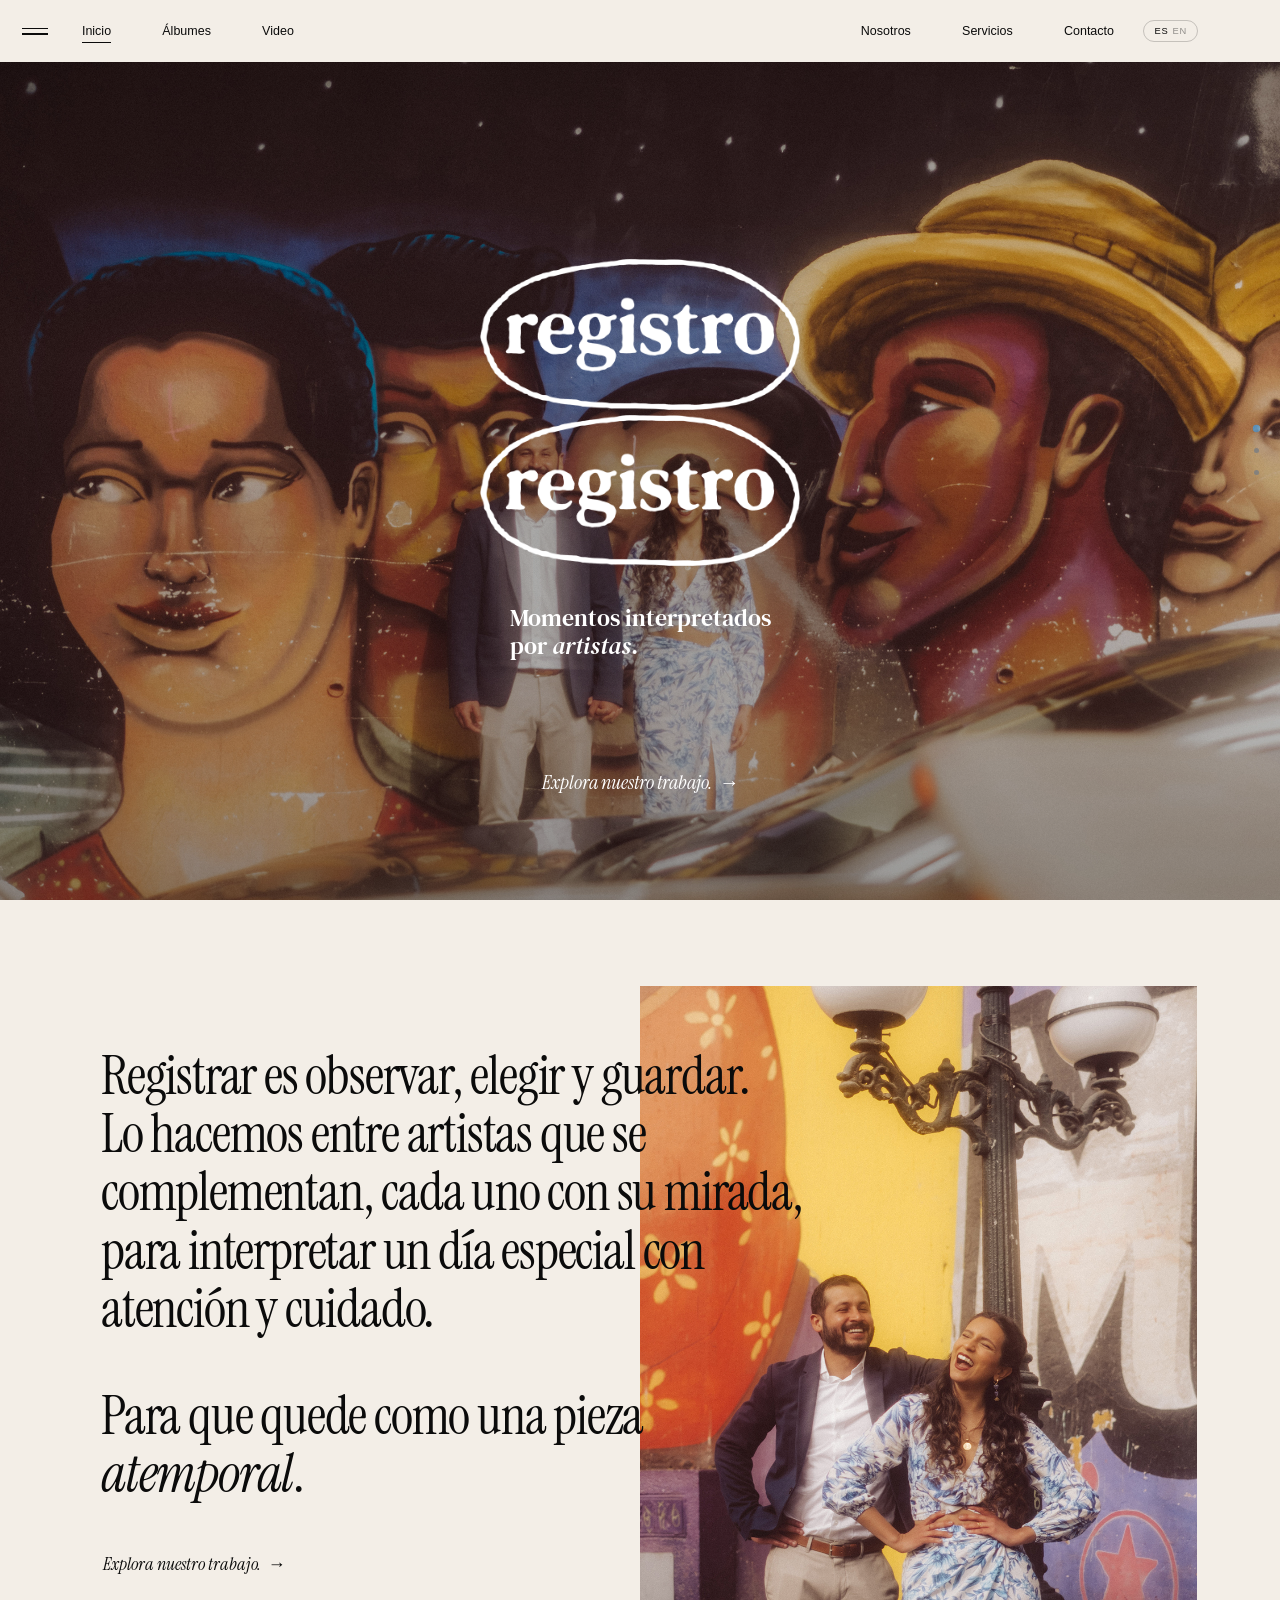
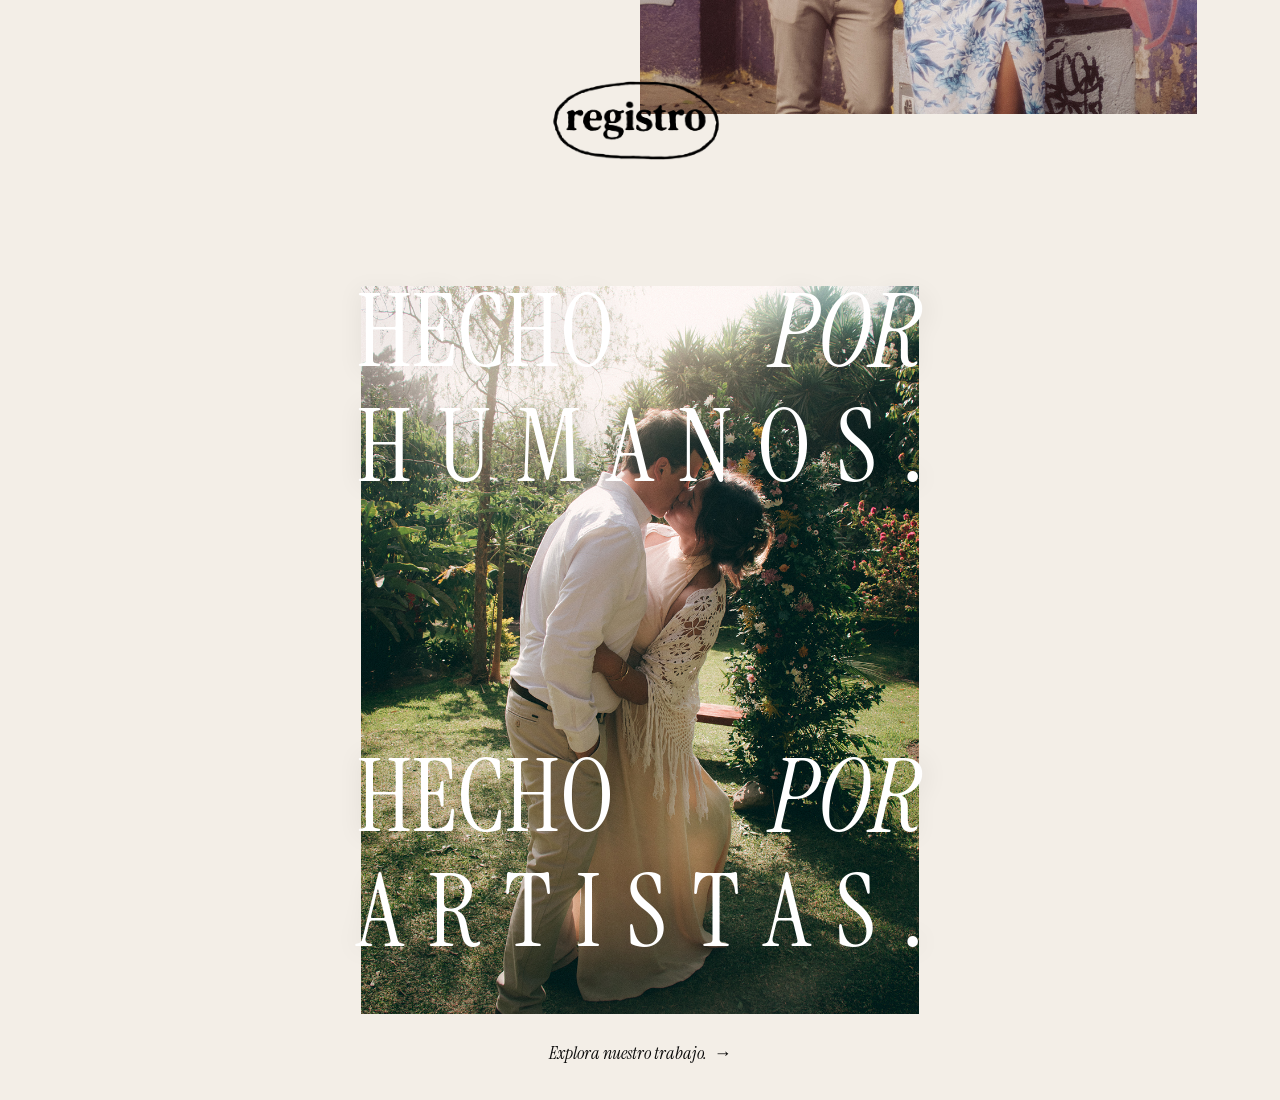
==== commit a28dfa99: "index.html" ====
--- a/index.html
+++ b/index.html
@@ -67,42 +67,7 @@
       <div class="ss" data-ss="hero" data-tone="night" data-nolabel data-shuffle data-interval="6500" data-fade="1600" data-zoom="10000"></div>
       <div class="scrim"></div>
       <div class="hero-core">
-        <svg class="logo logo-hero logo-draw" viewBox="0 0 1525 720" role="img" aria-label="registro" focusable="false">
-<defs><mask id="lgMask" maskUnits="userSpaceOnUse" x="0" y="0" width="1525" height="720"><g fill="none" stroke="#fff" stroke-linecap="round" stroke-linejoin="round">
-<path class="st" pathLength="1" stroke-width="48.0" style="--d:0.000s;--t:1.550s;--e:var(--ring-ease)" d="M730.5 13.0C729.0 13.0 724.5 13.0 721.5 13.0C718.5 13.0 715.5 13.1 712.5 13.1C709.5 13.2 706.5 13.2 703.5 13.4C700.5 13.5 697.5 13.6 694.5 13.8C691.5 14.0 688.5 14.3 685.5 14.5C682.6 14.8 679.6 15.1 676.6 15.5C673.6 15.8 670.6 16.1 667.6 16.5C664.7 16.8 661.7 17.2 658.7 17.5C655.7 17.9 652.8 18.2 649.8 18.6C646.8 18.9 643.8 19.3 640.8 19.7C637.9 20.0 634.9 20.4 631.9 20.8C628.9 21.1 625.9 21.5 623.0 21.8C620.0 22.2 617.0 22.5 614.0 22.9C611.1 23.3 608.1 23.6 605.1 24.0C602.1 24.4 599.1 24.7 596.2 25.1C593.2 25.5 590.2 25.8 587.2 26.2C584.3 26.5 581.3 26.9 578.3 27.2C575.3 27.6 572.3 27.9 569.4 28.2C566.4 28.6 563.4 28.9 560.4 29.3C557.4 29.6 554.5 30.0 551.5 30.3C548.5 30.7 545.5 31.1 542.5 31.4C539.6 31.8 536.6 32.2 533.6 32.6C530.7 33.1 527.7 33.5 524.7 33.9C521.7 34.3 518.8 34.8 515.8 35.2C512.8 35.7 509.9 36.1 506.9 36.6C503.9 37.0 501.0 37.4 498.0 37.9C495.0 38.3 492.1 38.7 489.1 39.2C486.1 39.6 483.2 40.1 480.2 40.5C477.2 41.0 474.3 41.4 471.3 41.9C468.3 42.4 465.4 42.9 462.4 43.4C459.5 43.9 456.5 44.4 453.6 45.0C450.6 45.5 447.7 46.1 444.7 46.6C441.8 47.2 438.8 47.8 435.9 48.4C433.0 49.0 430.0 49.6 427.1 50.2C424.1 50.8 421.2 51.4 418.3 52.1C415.4 52.7 412.4 53.4 409.5 54.0C406.6 54.7 403.6 55.3 400.7 56.0C397.8 56.7 394.9 57.4 391.9 58.0C389.0 58.7 386.1 59.4 383.2 60.1C380.3 60.8 377.4 61.5 374.4 62.2C371.5 62.9 368.6 63.6 365.7 64.3C362.8 65.0 359.8 65.7 356.9 66.4C354.0 67.1 351.1 67.8 348.2 68.5C345.3 69.2 342.3 69.9 339.4 70.6C336.5 71.4 333.6 72.1 330.7 72.9C327.8 73.6 324.9 74.4 322.0 75.2C319.1 76.0 316.2 76.8 313.4 77.6C310.5 78.5 307.6 79.3 304.7 80.2C301.9 81.1 299.0 82.0 296.1 82.9C293.3 83.8 290.4 84.8 287.6 85.7C284.8 86.7 281.9 87.7 279.1 88.7C276.3 89.7 273.5 90.7 270.7 91.8C267.8 92.8 265.0 93.9 262.2 95.0C259.4 96.1 256.7 97.2 253.9 98.3C251.1 99.4 248.3 100.6 245.6 101.8C242.8 103.0 240.1 104.2 237.3 105.4C234.6 106.6 231.9 107.9 229.2 109.1C226.4 110.4 223.7 111.7 221.0 113.0C218.3 114.3 215.7 115.7 213.0 117.0C210.3 118.4 207.6 119.8 205.0 121.2C202.3 122.6 199.7 124.0 197.0 125.4C194.4 126.8 191.8 128.3 189.2 129.8C186.6 131.3 184.0 132.8 181.4 134.3C178.8 135.8 176.2 137.4 173.7 139.0C171.1 140.5 168.6 142.1 166.1 143.8C163.6 145.4 161.1 147.1 158.6 148.8C156.1 150.5 153.7 152.2 151.3 154.0C148.8 155.7 146.4 157.5 144.0 159.3C141.7 161.2 139.3 163.0 137.0 164.9C134.6 166.8 132.3 168.7 130.0 170.6C127.7 172.6 125.5 174.5 123.2 176.5C121.0 178.5 118.8 180.5 116.5 182.6C114.3 184.6 112.1 186.6 110.0 188.7C107.8 190.8 105.6 192.9 103.5 195.0C101.4 197.1 99.2 199.2 97.1 201.3C95.0 203.4 92.9 205.6 90.8 207.7C88.8 209.9 86.7 212.1 84.6 214.3C82.6 216.5 80.6 218.7 78.6 220.9C76.6 223.2 74.6 225.4 72.7 227.7C70.7 230.0 68.8 232.3 66.9 234.7C65.1 237.0 63.2 239.4 61.4 241.8C59.6 244.2 57.9 246.6 56.2 249.1C54.5 251.5 52.8 254.0 51.2 256.6C49.6 259.1 48.1 261.7 46.6 264.3C45.2 267.0 43.8 269.6 42.5 272.3C41.1 275.0 39.9 277.7 38.7 280.5C37.6 283.2 36.5 286.0 35.4 288.9C34.4 291.7 33.5 294.5 32.6 297.4C31.7 300.2 30.8 303.1 30.0 306.0C29.3 308.9 28.5 311.8 27.9 314.8C27.2 317.7 26.6 320.6 26.0 323.6C25.4 326.5 24.9 329.5 24.4 332.4C23.9 335.4 23.5 338.4 23.1 341.3C22.8 344.3 22.5 347.3 22.2 350.3C22.0 353.3 21.8 356.3 21.7 359.3C21.6 362.3 21.6 365.3 21.7 368.3C21.7 371.3 21.8 374.3 22.0 377.3C22.2 380.2 22.5 383.2 22.8 386.2C23.2 389.2 23.6 392.2 24.1 395.1C24.6 398.1 25.2 401.0 25.8 404.0C26.4 406.9 27.1 409.8 27.8 412.7C28.5 415.7 29.2 418.6 30.0 421.5C30.8 424.3 31.7 427.2 32.6 430.1C33.5 433.0 34.4 435.8 35.3 438.7C36.3 441.5 37.3 444.3 38.3 447.1C39.4 450.0 40.4 452.8 41.5 455.6C42.6 458.3 43.8 461.1 45.0 463.9C46.1 466.6 47.3 469.4 48.6 472.1C49.8 474.9 51.1 477.6 52.4 480.3C53.7 483.0 55.0 485.7 56.4 488.3C57.7 491.0 59.1 493.7 60.6 496.3C62.0 498.9 63.4 501.6 65.0 504.2C66.5 506.7 68.0 509.3 69.6 511.8C71.2 514.4 72.9 516.9 74.6 519.4C76.3 521.8 78.0 524.3 79.8 526.7C81.6 529.1 83.4 531.5 85.3 533.8C87.2 536.1 89.1 538.4 91.1 540.7C93.1 543.0 95.1 545.2 97.1 547.4C99.2 549.6 101.3 551.7 103.4 553.8C105.5 555.9 107.7 558.0 109.9 560.0C112.1 562.1 114.4 564.1 116.6 566.0C118.9 568.0 121.2 569.9 123.5 571.8C125.9 573.7 128.2 575.5 130.6 577.4C133.0 579.2 135.4 581.0 137.9 582.7C140.3 584.5 142.8 586.2 145.2 587.9C147.7 589.5 150.2 591.2 152.7 592.8C155.3 594.5 157.8 596.1 160.3 597.6C162.9 599.2 165.5 600.8 168.0 602.3C170.6 603.8 173.2 605.3 175.8 606.8C178.4 608.3 181.0 609.8 183.7 611.2C186.3 612.7 188.9 614.1 191.6 615.5C194.2 616.9 196.9 618.3 199.5 619.7C202.2 621.1 204.9 622.4 207.6 623.8C210.3 625.1 213.0 626.4 215.7 627.7C218.4 629.0 221.1 630.2 223.8 631.5C226.6 632.7 229.3 633.9 232.1 635.1C234.8 636.3 237.6 637.5 240.4 638.6C243.1 639.7 245.9 640.9 248.7 641.9C251.5 643.0 254.3 644.1 257.2 645.1C260.0 646.1 262.8 647.1 265.6 648.1C268.5 649.0 271.3 650.0 274.2 650.9C277.0 651.8 279.9 652.7 282.8 653.6C285.7 654.4 288.5 655.2 291.4 656.1C294.3 656.9 297.2 657.7 300.1 658.4C303.0 659.2 305.9 659.9 308.8 660.7C311.7 661.4 314.7 662.1 317.6 662.8C320.5 663.5 323.4 664.2 326.3 664.9C329.3 665.5 332.2 666.2 335.1 666.8C338.0 667.5 341.0 668.1 343.9 668.7C346.9 669.3 349.8 669.9 352.7 670.5C355.7 671.0 358.6 671.6 361.6 672.1C364.6 672.6 367.5 673.1 370.5 673.6C373.4 674.1 376.4 674.6 379.4 675.0C382.3 675.4 385.3 675.8 388.3 676.2C391.3 676.6 394.2 677.0 397.2 677.3C400.2 677.7 403.2 678.0 406.2 678.4C409.1 678.7 412.1 679.0 415.1 679.3C418.1 679.7 421.1 680.0 424.0 680.3C427.0 680.6 430.0 680.9 433.0 681.3C436.0 681.6 439.0 681.9 441.9 682.3C444.9 682.6 447.9 683.0 450.9 683.4C453.8 683.7 456.8 684.1 459.8 684.5C462.8 684.9 465.7 685.3 468.7 685.7C471.7 686.1 474.7 686.5 477.6 686.9C480.6 687.3 483.6 687.7 486.6 688.1C489.5 688.5 492.5 688.8 495.5 689.2C498.5 689.5 501.5 689.9 504.4 690.2C507.4 690.5 510.4 690.8 513.4 691.1C516.4 691.3 519.4 691.6 522.4 691.9C525.3 692.1 528.3 692.3 531.3 692.6C534.3 692.8 537.3 693.0 540.3 693.2C543.3 693.4 546.3 693.6 549.3 693.8C552.3 694.0 555.3 694.2 558.3 694.4C561.3 694.6 564.3 694.8 567.3 694.9C570.2 695.1 573.2 695.3 576.2 695.5C579.2 695.6 582.2 695.8 585.2 696.0C588.2 696.1 591.2 696.3 594.2 696.5C597.2 696.7 600.2 696.9 603.2 697.1C606.2 697.3 609.2 697.5 612.2 697.7C615.2 697.9 618.2 698.2 621.1 698.4C624.1 698.6 627.1 698.8 630.1 699.0C633.1 699.2 636.1 699.4 639.1 699.5C642.1 699.6 645.1 699.7 648.1 699.8C651.1 699.9 654.1 699.9 657.1 699.9C660.1 700.0 663.1 700.0 666.1 700.0C669.1 700.0 672.1 700.0 675.1 700.0C678.1 700.0 681.1 700.0 684.1 700.0C687.1 700.0 690.1 700.0 693.1 700.0C696.1 700.0 699.1 700.0 702.1 700.0C705.1 700.0 708.1 700.0 711.1 700.0C714.1 700.0 717.1 700.0 720.1 700.0C723.1 700.0 726.1 700.0 729.1 700.0C732.1 700.0 735.1 700.0 738.1 700.0C741.1 700.0 744.1 700.0 747.1 700.0C750.1 700.0 753.1 700.0 756.1 700.1C759.1 700.1 762.1 700.2 765.1 700.3C768.1 700.3 771.1 700.4 774.1 700.6C777.1 700.7 780.1 700.9 783.1 701.0C786.1 701.1 789.1 701.3 792.1 701.4C795.1 701.5 798.1 701.7 801.1 701.7C804.1 701.8 807.1 701.9 810.1 701.9C813.1 701.9 816.1 702.0 819.1 702.0C822.1 702.0 825.1 702.0 828.1 702.0C831.1 702.0 834.1 702.0 837.1 702.1C840.1 702.1 843.1 702.2 846.1 702.2C849.1 702.3 852.1 702.4 855.1 702.5C858.1 702.6 861.1 702.8 864.0 702.9C867.0 703.1 870.0 703.3 873.0 703.4C876.0 703.6 879.0 703.8 882.0 704.0C885.0 704.2 888.0 704.4 891.0 704.5C894.0 704.7 897.0 704.9 900.0 705.1C903.0 705.2 906.0 705.3 909.0 705.5C912.0 705.6 915.0 705.7 918.0 705.7C921.0 705.8 924.0 705.8 927.0 705.9C930.0 705.9 933.0 705.9 936.0 705.9C939.0 705.8 942.0 705.8 945.0 705.8C948.0 705.7 951.0 705.7 954.0 705.6C957.0 705.6 960.0 705.5 963.0 705.5C966.0 705.4 969.0 705.4 972.0 705.4C975.0 705.4 978.0 705.4 981.0 705.4C984.0 705.4 987.0 705.5 990.0 705.5C993.0 705.6 996.0 705.6 999.0 705.6C1002.0 705.7 1005.0 705.7 1008.0 705.7C1011.0 705.7 1014.0 705.7 1017.0 705.7C1020.0 705.7 1023.0 705.6 1026.0 705.6C1029.0 705.5 1032.0 705.4 1035.0 705.3C1038.0 705.2 1041.0 705.1 1044.0 704.9C1046.9 704.7 1049.9 704.6 1052.9 704.4C1055.9 704.2 1058.9 704.0 1061.9 703.7C1064.9 703.5 1067.9 703.2 1070.9 703.0C1073.9 702.7 1076.9 702.5 1079.8 702.2C1082.8 701.9 1085.8 701.6 1088.8 701.3C1091.8 701.0 1094.8 700.7 1097.8 700.4C1100.7 700.1 1103.7 699.8 1106.7 699.4C1109.7 699.1 1112.7 698.8 1115.7 698.5C1118.6 698.1 1121.6 697.8 1124.6 697.4C1127.6 697.1 1130.6 696.7 1133.5 696.3C1136.5 696.0 1139.5 695.6 1142.5 695.2C1145.4 694.8 1148.4 694.4 1151.4 694.0C1154.4 693.6 1157.3 693.2 1160.3 692.8C1163.3 692.3 1166.2 691.9 1169.2 691.4C1172.2 691.0 1175.1 690.5 1178.1 690.0C1181.0 689.6 1184.0 689.1 1187.0 688.5C1189.9 688.0 1192.9 687.5 1195.8 686.9C1198.8 686.4 1201.7 685.8 1204.6 685.2C1207.6 684.5 1210.5 683.9 1213.4 683.2C1216.4 682.6 1219.3 681.9 1222.2 681.2C1225.1 680.5 1228.0 679.7 1230.9 679.0C1233.8 678.2 1236.7 677.4 1239.6 676.6C1242.5 675.8 1245.4 675.0 1248.3 674.2C1251.1 673.3 1254.0 672.5 1256.9 671.6C1259.7 670.7 1262.6 669.8 1265.5 668.9C1268.3 667.9 1271.2 667.0 1274.0 666.0C1276.8 665.0 1279.7 664.0 1282.5 663.0C1285.3 662.0 1288.1 660.9 1290.9 659.8C1293.7 658.7 1296.5 657.6 1299.3 656.5C1302.1 655.4 1304.8 654.2 1307.6 653.1C1310.3 651.9 1313.1 650.7 1315.8 649.5C1318.6 648.3 1321.3 647.0 1324.0 645.7C1326.7 644.4 1329.4 643.1 1332.1 641.8C1334.8 640.5 1337.5 639.1 1340.1 637.7C1342.8 636.3 1345.4 634.9 1348.0 633.4C1350.7 632.0 1353.3 630.5 1355.8 628.9C1358.4 627.4 1361.0 625.8 1363.5 624.2C1366.0 622.6 1368.5 621.0 1371.0 619.3C1373.5 617.6 1376.0 615.9 1378.4 614.1C1380.9 612.4 1383.3 610.6 1385.7 608.8C1388.1 607.0 1390.4 605.2 1392.8 603.3C1395.1 601.4 1397.5 599.6 1399.8 597.6C1402.1 595.7 1404.4 593.8 1406.7 591.8C1408.9 589.9 1411.2 587.9 1413.4 585.9C1415.7 583.9 1417.9 581.9 1420.1 579.9C1422.3 577.8 1424.5 575.8 1426.7 573.7C1428.9 571.7 1431.0 569.6 1433.1 567.5C1435.3 565.4 1437.4 563.2 1439.5 561.1C1441.6 558.9 1443.6 556.7 1445.7 554.5C1447.7 552.3 1449.7 550.1 1451.7 547.8C1453.6 545.5 1455.5 543.2 1457.4 540.9C1459.3 538.6 1461.1 536.2 1462.9 533.8C1464.6 531.3 1466.4 528.9 1468.0 526.4C1469.7 523.9 1471.3 521.3 1472.8 518.7C1474.3 516.2 1475.8 513.5 1477.2 510.9C1478.6 508.2 1479.9 505.5 1481.2 502.8C1482.4 500.1 1483.6 497.3 1484.7 494.6C1485.9 491.8 1487.0 489.0 1488.0 486.2C1489.1 483.4 1490.0 480.5 1491.0 477.7C1491.9 474.8 1492.8 472.0 1493.7 469.1C1494.6 466.2 1495.4 463.3 1496.2 460.5C1497.0 457.6 1497.7 454.7 1498.5 451.7C1499.2 448.8 1499.9 445.9 1500.5 443.0C1501.1 440.0 1501.7 437.1 1502.3 434.2C1502.8 431.2 1503.4 428.3 1503.8 425.3C1504.3 422.3 1504.7 419.4 1505.1 416.4C1505.5 413.4 1505.8 410.4 1506.1 407.4C1506.4 404.5 1506.6 401.5 1506.7 398.5C1506.9 395.5 1507.0 392.5 1507.0 389.5C1507.0 386.5 1506.9 383.5 1506.8 380.5C1506.7 377.5 1506.5 374.5 1506.2 371.5C1505.9 368.5 1505.6 365.5 1505.2 362.6C1504.8 359.6 1504.3 356.6 1503.8 353.7C1503.3 350.7 1502.7 347.8 1502.0 344.8C1501.4 341.9 1500.7 339.0 1500.0 336.1C1499.2 333.2 1498.4 330.3 1497.5 327.4C1496.6 324.5 1495.7 321.7 1494.8 318.9C1493.8 316.0 1492.8 313.2 1491.7 310.4C1490.6 307.6 1489.5 304.8 1488.3 302.1C1487.1 299.3 1485.9 296.6 1484.6 293.9C1483.3 291.1 1482.0 288.5 1480.6 285.8C1479.2 283.1 1477.8 280.5 1476.3 277.9C1474.8 275.3 1473.3 272.7 1471.7 270.2C1470.1 267.6 1468.5 265.1 1466.8 262.6C1465.1 260.1 1463.4 257.6 1461.7 255.2C1459.9 252.8 1458.1 250.4 1456.3 248.0C1454.5 245.6 1452.7 243.2 1450.8 240.9C1448.9 238.6 1447.0 236.3 1445.0 234.0C1443.1 231.7 1441.1 229.4 1439.1 227.2C1437.1 225.0 1435.1 222.8 1433.0 220.6C1431.0 218.4 1428.9 216.2 1426.8 214.1C1424.7 211.9 1422.5 209.8 1420.4 207.7C1418.2 205.6 1416.1 203.6 1413.9 201.5C1411.7 199.5 1409.5 197.4 1407.2 195.4C1405.0 193.4 1402.8 191.4 1400.5 189.5C1398.2 187.5 1396.0 185.6 1393.7 183.6C1391.4 181.7 1389.0 179.8 1386.7 177.9C1384.4 176.0 1382.1 174.1 1379.7 172.2C1377.4 170.4 1375.0 168.5 1372.7 166.7C1370.3 164.8 1367.9 163.0 1365.6 161.1C1363.2 159.3 1360.8 157.5 1358.4 155.7C1356.0 153.9 1353.6 152.1 1351.2 150.3C1348.8 148.5 1346.4 146.7 1343.9 145.0C1341.5 143.2 1339.0 141.5 1336.6 139.8C1334.1 138.0 1331.7 136.3 1329.2 134.6C1326.7 132.9 1324.2 131.3 1321.7 129.6C1319.2 127.9 1316.7 126.3 1314.2 124.7C1311.7 123.0 1309.2 121.4 1306.6 119.8C1304.1 118.2 1301.5 116.6 1299.0 115.1C1296.4 113.5 1293.8 112.0 1291.2 110.5C1288.6 109.0 1286.0 107.5 1283.4 106.0C1280.8 104.5 1278.2 103.1 1275.6 101.6C1272.9 100.2 1270.3 98.8 1267.6 97.4C1265.0 96.0 1262.3 94.6 1259.7 93.2C1257.0 91.8 1254.3 90.5 1251.6 89.1C1249.0 87.8 1246.3 86.4 1243.6 85.1C1240.9 83.7 1238.2 82.4 1235.5 81.1C1232.8 79.8 1230.1 78.5 1227.4 77.2C1224.7 75.9 1222.0 74.6 1219.3 73.4C1216.5 72.1 1213.8 70.9 1211.1 69.6C1208.3 68.4 1205.6 67.2 1202.8 66.1C1200.1 64.9 1197.3 63.7 1194.5 62.6C1191.7 61.5 1188.9 60.4 1186.1 59.3C1183.3 58.3 1180.5 57.2 1177.7 56.2C1174.9 55.2 1172.0 54.2 1169.2 53.2C1166.4 52.3 1163.5 51.3 1160.6 50.4C1157.8 49.5 1154.9 48.6 1152.1 47.7C1149.2 46.9 1146.3 46.0 1143.4 45.2C1140.6 44.3 1137.7 43.5 1134.8 42.7C1131.9 41.9 1129.0 41.1 1126.1 40.3C1123.2 39.6 1120.3 38.8 1117.4 38.1C1114.5 37.4 1111.5 36.7 1108.6 36.0C1105.7 35.3 1102.8 34.7 1099.8 34.1C1096.9 33.4 1094.0 32.8 1091.0 32.3C1088.1 31.7 1085.1 31.2 1082.2 30.7C1079.2 30.1 1076.2 29.6 1073.3 29.2C1070.3 28.7 1067.4 28.2 1064.4 27.8C1061.4 27.3 1058.5 26.9 1055.5 26.4C1052.5 26.0 1049.6 25.5 1046.6 25.1C1043.6 24.7 1040.6 24.3 1037.7 23.8C1034.7 23.4 1031.7 23.0 1028.8 22.7C1025.8 22.3 1022.8 21.9 1019.8 21.6C1016.8 21.2 1013.9 20.9 1010.9 20.5C1007.9 20.2 1004.9 19.9 1001.9 19.5C999.0 19.2 996.0 18.9 993.0 18.6C990.0 18.3 987.0 18.1 984.0 17.8C981.0 17.5 978.0 17.3 975.1 17.1C972.1 16.8 969.1 16.6 966.1 16.4C963.1 16.2 960.1 16.0 957.1 15.9C954.1 15.7 951.1 15.5 948.1 15.4C945.1 15.3 942.1 15.1 939.1 15.0C936.1 14.9 933.1 14.8 930.1 14.8C927.1 14.7 924.1 14.6 921.1 14.6C918.1 14.6 915.1 14.6 912.1 14.6C909.1 14.6 906.1 14.6 903.1 14.6C900.1 14.7 897.1 14.7 894.1 14.7C891.1 14.7 888.1 14.7 885.1 14.7C882.1 14.6 879.1 14.6 876.1 14.5C873.1 14.5 870.1 14.4 867.1 14.3C864.1 14.3 861.1 14.2 858.1 14.2C855.1 14.1 852.1 14.1 849.1 14.1C846.1 14.0 843.1 14.0 840.1 14.0C837.1 14.0 834.1 14.0 831.1 14.0C828.1 13.9 825.1 13.9 822.1 13.9C819.1 13.8 816.1 13.7 813.1 13.7C810.1 13.6 807.1 13.5 804.1 13.5C801.1 13.4 798.1 13.3 795.1 13.2C792.1 13.2 789.1 13.1 786.1 13.1C783.1 13.1 780.1 13.0 777.1 13.0C774.1 13.0 771.1 13.0 768.1 13.0C765.1 13.0 762.1 13.0 759.1 13.0C756.1 13.0 753.1 13.0 750.1 13.0C747.1 13.0 744.1 13.0 741.1 13.0C738.1 13.0 735.1 13.0 732.1 13.0C729.1 13.0 726.1 13.0 723.1 13.0C720.1 13.0 717.1 13.1 714.1 13.1C711.1 13.1 708.1 13.2 705.1 13.3C702.1 13.4 699.1 13.5 696.1 13.7C693.2 13.9 690.2 14.1 687.2 14.4C684.2 14.7 681.2 15.0 678.2 15.3C675.2 15.6 672.3 15.9 669.3 16.3C666.3 16.6 663.3 17.0 660.3 17.3C657.4 17.7 654.4 18.0 651.4 18.4C648.4 18.7 645.4 19.1 642.5 19.4C639.5 19.8 636.5 20.1 633.5 20.5C630.5 20.8 627.3 21.1 624.6 21.4C621.8 21.6 618.3 21.9 617.0 22.0"/>
-<path class="st" pathLength="1" stroke-width="72.0" style="--d:0.420s;--t:0.070s" d="M138.0 286.0C139.3 286.4 143.2 287.3 145.7 288.2C148.2 289.2 150.6 290.3 152.9 291.6C155.2 292.9 157.4 294.5 159.5 296.1C161.6 297.8 164.4 300.5 165.4 301.5C166.5 302.5 165.9 301.9 166.0 302.0"/>
-<path class="st" pathLength="1" stroke-width="74.7" style="--d:0.484s;--t:0.070s" d="M166.0 302.0C167.2 301.3 170.5 299.2 172.9 298.0C175.3 296.9 177.9 296.0 180.4 295.1C182.9 294.3 185.5 293.6 188.1 293.0C190.7 292.4 193.3 291.9 195.9 291.4C198.6 291.0 201.2 290.7 203.9 290.4C206.5 290.1 209.2 289.9 211.8 289.7C214.5 289.4 217.1 289.1 219.8 288.8C222.4 288.6 225.1 288.2 227.7 288.0C230.4 287.8 233.1 287.6 235.7 287.6C238.4 287.6 241.5 287.8 243.7 288.0C245.9 288.3 248.1 288.8 249.0 289.0"/>
-<path class="st" pathLength="1" stroke-width="72.0" style="--d:0.549s;--t:0.070s" d="M166.0 302.0C166.0 303.3 166.1 307.3 166.1 310.0C166.2 312.7 166.3 315.3 166.4 318.0C166.5 320.7 166.6 323.3 166.6 326.0C166.6 328.7 166.6 331.3 166.5 334.0C166.5 336.7 166.4 339.3 166.3 342.0C166.2 344.7 166.1 347.3 166.1 350.0C166.1 352.7 166.0 355.3 166.0 358.0C166.0 360.7 166.0 363.3 166.0 366.0C166.0 368.7 166.0 371.3 166.0 374.0C166.0 376.7 166.0 379.3 166.0 382.0C166.0 384.7 166.0 387.3 166.0 390.0C166.0 392.7 166.0 395.3 166.0 398.0C166.0 400.7 166.0 403.3 166.0 406.0C166.0 408.7 166.0 411.3 166.0 414.0C166.0 416.7 166.0 420.6 166.0 422.0C166.0 423.3 166.0 422.0 166.0 422.0"/>
-<path class="st" pathLength="1" stroke-width="70.0" style="--d:0.613s;--t:0.070s" d="M166.0 422.0C164.9 422.8 161.7 425.2 159.5 426.7C157.4 428.3 155.2 429.8 153.0 431.3C150.7 432.7 148.5 434.1 146.1 435.4C143.7 436.6 141.3 437.7 138.8 438.6C136.3 439.5 132.4 440.6 131.1 441.0C129.8 441.4 131.0 441.0 131.0 441.0"/>
-<path class="st" pathLength="1" stroke-width="70.0" style="--d:0.678s;--t:0.070s" d="M166.0 422.0C167.0 422.9 170.0 425.6 172.0 427.3C174.1 429.0 176.1 430.7 178.3 432.2C180.5 433.7 182.8 435.1 185.2 436.2C187.7 437.3 190.2 438.1 192.8 438.7C195.4 439.3 198.7 439.6 200.7 439.8C202.8 440.0 204.3 440.0 205.0 440.0"/>
-<path class="st" pathLength="1" stroke-width="69.2" style="--d:0.742s;--t:0.109s" d="M312.0 340.0C312.3 338.7 313.1 334.8 313.7 332.2C314.3 329.6 314.8 327.0 315.4 324.4C316.1 321.8 316.7 319.2 317.4 316.6C318.1 314.1 318.9 311.5 319.8 309.0C320.6 306.5 321.6 304.0 322.7 301.5C323.7 299.1 324.9 296.7 326.2 294.4C327.6 292.1 329.0 289.8 330.7 287.7C332.3 285.7 334.2 283.7 336.2 281.9C338.2 280.2 340.3 278.5 342.5 277.1C344.8 275.6 347.1 274.3 349.5 273.3C352.0 272.2 354.5 271.3 357.1 270.7C359.7 270.1 362.4 269.8 365.0 269.6C367.7 269.5 370.4 269.5 373.0 269.7C375.7 269.8 378.4 270.1 381.0 270.6C383.6 271.2 386.2 271.9 388.6 272.9C391.1 273.9 393.5 275.1 395.7 276.5C397.9 278.0 400.0 279.7 401.9 281.5C403.8 283.4 405.5 285.5 407.1 287.6C408.6 289.8 410.0 292.1 411.2 294.5C412.4 296.8 413.5 299.3 414.4 301.8C415.3 304.3 416.1 306.9 416.7 309.4C417.4 312.0 417.9 314.7 418.2 317.3C418.6 319.9 418.9 322.6 418.8 325.3C418.6 327.9 418.3 330.7 417.4 333.1C416.4 335.5 414.8 337.8 413.0 339.7C411.3 341.6 409.0 343.2 406.7 344.5C404.3 345.7 401.8 346.6 399.2 347.3C396.6 348.0 394.0 348.3 391.3 348.7C388.7 349.0 386.0 349.2 383.4 349.3C380.7 349.4 378.0 349.5 375.4 349.5C372.7 349.6 370.0 349.5 367.4 349.4C364.7 349.4 362.0 349.3 359.4 349.2C356.7 349.1 354.0 349.1 351.4 349.0C348.7 348.9 346.0 348.8 343.4 348.7C340.7 348.5 338.0 348.4 335.4 348.1C332.7 347.8 330.1 347.5 327.5 347.0C324.9 346.4 322.3 345.7 319.8 344.7C317.4 343.6 314.2 341.5 312.9 340.7C311.6 339.9 312.2 340.1 312.0 340.0"/>
-<path class="st" pathLength="1" stroke-width="77.9" style="--d:0.842s;--t:0.072s" d="M312.0 340.0C311.6 341.3 310.2 345.0 309.6 347.6C308.9 350.2 308.6 352.9 308.3 355.5C308.1 358.2 308.1 360.8 308.2 363.5C308.3 366.2 308.6 368.8 309.0 371.5C309.3 374.1 309.8 376.7 310.2 379.4C310.7 382.0 311.2 384.6 311.8 387.2C312.4 389.8 313.0 392.4 313.9 394.9C314.7 397.5 315.6 400.0 316.7 402.4C317.8 404.8 319.1 407.2 320.5 409.5C321.8 411.7 323.4 413.9 325.0 416.0C326.7 418.1 328.5 420.1 330.5 421.9C332.4 423.7 334.5 425.4 336.7 426.9C338.8 428.5 341.1 429.9 343.5 431.1C345.8 432.3 348.3 433.4 350.8 434.3C353.3 435.1 355.9 435.7 358.6 436.1C361.2 436.6 363.9 436.7 366.5 436.8C369.2 437.0 371.9 436.9 374.5 436.9C377.2 436.8 379.9 436.7 382.5 436.5C385.2 436.3 387.8 436.0 390.5 435.7C393.1 435.3 395.8 434.9 398.4 434.3C401.0 433.7 403.6 433.0 406.1 432.2C408.6 431.3 411.1 430.3 413.4 429.1C415.8 427.9 418.1 426.5 420.3 425.0C422.5 423.5 424.6 421.9 426.6 420.1C428.7 418.4 431.3 415.6 432.4 414.6C433.5 413.6 432.9 414.1 433.0 414.0"/>
-<path class="st" pathLength="1" stroke-width="64.0" style="--d:0.908s;--t:0.070s" d="M597.0 297.0C595.9 296.2 592.8 293.8 590.7 292.1C588.6 290.4 586.6 288.6 584.7 286.8C582.7 285.0 580.8 283.1 578.8 281.4C576.8 279.6 574.9 277.7 572.7 276.2C570.6 274.6 568.4 273.1 566.0 271.9C563.6 270.7 561.1 269.7 558.6 269.0C556.0 268.4 553.3 268.0 550.7 267.9C548.0 267.8 545.3 268.0 542.7 268.3C540.0 268.6 537.4 269.1 534.8 269.7C532.2 270.4 529.7 271.2 527.2 272.3C524.8 273.3 522.4 274.6 520.2 276.1C518.0 277.6 515.9 279.3 514.1 281.2C512.2 283.1 510.5 285.2 509.1 287.4C507.6 289.6 506.4 292.0 505.3 294.4C504.2 296.8 503.3 299.4 502.4 301.9C501.6 304.4 500.8 307.0 500.2 309.6C499.6 312.2 499.0 314.8 498.7 317.4C498.3 320.1 498.2 322.7 498.2 325.4C498.3 328.1 498.7 330.7 499.1 333.3C499.6 336.0 500.2 338.6 500.8 341.2C501.4 343.8 502.2 346.3 502.7 348.9C503.3 351.5 503.9 354.1 504.4 356.8C504.8 359.4 505.4 363.0 505.6 364.7C505.9 366.4 505.9 366.6 506.0 367.0"/>
-<path class="st" pathLength="1" stroke-width="66.0" style="--d:0.972s;--t:0.070s" d="M506.0 367.0C507.2 367.6 510.7 369.6 513.1 370.7C515.5 371.7 518.1 372.6 520.7 373.3C523.2 374.0 525.9 374.5 528.5 374.9C531.1 375.2 533.8 375.4 536.5 375.6C539.1 375.7 541.8 375.8 544.5 375.8C547.1 375.7 549.8 375.7 552.4 375.4C555.1 375.1 557.8 374.6 560.3 373.9C562.8 373.1 565.3 372.1 567.6 370.8C570.0 369.5 572.1 367.9 574.1 366.2C576.1 364.4 577.9 362.4 579.5 360.3C581.2 358.2 582.6 356.0 584.0 353.7C585.4 351.4 586.7 349.1 587.9 346.7C589.1 344.3 590.2 341.9 591.1 339.4C592.1 336.9 592.8 334.3 593.5 331.7C594.2 329.2 594.7 326.5 595.2 323.9C595.6 321.3 596.0 318.6 596.3 316.0C596.6 313.3 596.7 310.7 596.8 308.0C596.9 305.4 596.9 301.9 597.0 300.0C597.0 298.2 597.0 297.5 597.0 297.0"/>
-<path class="st" pathLength="1" stroke-width="64.0" style="--d:1.037s;--t:0.070s" d="M597.0 297.0C598.0 296.2 601.1 293.6 603.2 292.0C605.3 290.4 607.5 288.7 609.8 287.4C612.0 286.0 614.5 284.8 616.9 283.8C619.4 282.8 622.0 282.1 624.5 281.2C627.0 280.4 629.7 279.6 632.1 278.8C634.5 277.9 637.8 276.5 639.0 276.0"/>
-<path class="st" pathLength="1" stroke-width="65.2" style="--d:1.101s;--t:0.070s" d="M506.0 367.0C505.3 368.1 503.0 371.4 501.9 373.8C500.9 376.3 500.3 378.9 499.7 381.5C499.1 384.1 498.7 386.8 498.3 389.4C497.9 392.0 497.5 394.7 497.2 397.3C497.0 400.0 496.6 402.7 496.9 405.3C497.2 407.9 497.8 410.6 498.8 413.0C499.9 415.4 502.1 417.8 503.4 419.5C504.8 421.2 506.4 422.4 507.0 423.0"/>
-<path class="st" pathLength="1" stroke-width="67.2" style="--d:1.166s;--t:0.139s" d="M507.0 423.0C508.3 423.1 512.3 423.6 515.0 423.8C517.6 424.1 520.3 424.2 522.9 424.4C525.6 424.7 528.3 424.8 530.9 425.1C533.6 425.4 536.2 425.7 538.8 426.2C541.5 426.6 544.1 427.1 546.7 427.7C549.3 428.3 551.9 429.0 554.4 429.7C557.0 430.3 559.6 431.0 562.2 431.6C564.8 432.3 567.4 432.9 570.0 433.5C572.6 434.1 575.2 434.7 577.8 435.3C580.4 435.9 583.0 436.5 585.5 437.2C588.1 437.9 590.7 438.5 593.3 439.3C595.8 440.1 598.3 440.9 600.8 441.9C603.3 442.9 605.8 444.0 608.0 445.3C610.3 446.7 612.6 448.3 614.3 450.2C616.1 452.2 617.6 454.5 618.6 456.9C619.5 459.4 619.8 462.1 620.0 464.8C620.1 467.4 619.7 470.1 619.3 472.7C618.9 475.3 618.3 478.0 617.7 480.6C617.1 483.1 616.4 485.7 615.6 488.3C614.7 490.8 613.8 493.3 612.6 495.7C611.4 498.0 610.0 500.4 608.4 502.4C606.7 504.5 604.8 506.4 602.8 508.1C600.7 509.8 598.5 511.3 596.2 512.6C593.9 514.0 591.5 515.2 589.0 516.2C586.6 517.2 584.0 517.9 581.4 518.7C578.9 519.4 576.2 519.9 573.6 520.4C571.0 521.0 568.4 521.5 565.8 521.9C563.1 522.3 560.5 522.7 557.8 523.0C555.2 523.3 552.5 523.5 549.9 523.7C547.2 523.8 544.5 523.8 541.9 523.8C539.2 523.8 536.5 523.7 533.9 523.5C531.2 523.4 528.6 523.2 525.9 522.8C523.3 522.5 520.6 522.1 518.0 521.7C515.4 521.2 512.8 520.6 510.2 519.9C507.6 519.2 505.1 518.4 502.7 517.3C500.3 516.1 497.9 514.8 495.8 513.2C493.7 511.6 491.7 509.7 490.0 507.7C488.3 505.7 486.8 503.4 485.5 501.1C484.3 498.8 483.2 496.3 482.5 493.7C481.8 491.2 481.3 488.5 481.2 485.9C481.1 483.2 481.4 480.5 481.8 477.9C482.2 475.3 483.0 472.7 483.8 470.2C484.5 467.6 485.4 465.1 486.3 462.6C487.2 460.1 488.1 457.6 489.0 455.0C489.9 452.5 490.7 450.0 491.6 447.5C492.6 445.0 493.5 442.5 494.6 440.1C495.8 437.7 497.1 435.3 498.6 433.1C500.0 430.9 502.1 428.5 503.5 426.8C504.9 425.1 506.4 423.6 507.0 423.0"/>
-<path class="st" pathLength="1" stroke-width="72.4" style="--d:1.293s;--t:0.070s" d="M681.0 289.0C682.2 289.5 686.1 290.7 688.5 291.9C690.9 293.0 693.2 294.4 695.3 295.9C697.5 297.4 700.2 299.7 701.6 300.9C703.1 302.1 703.6 302.6 704.0 303.0"/>
-<path class="st" pathLength="1" stroke-width="72.4" style="--d:1.358s;--t:0.070s" d="M704.0 303.0C704.8 301.9 707.1 298.7 708.5 296.4C710.0 294.2 711.4 291.9 712.7 289.6C713.9 287.2 715.6 283.9 716.3 282.4C717.0 281.0 716.9 281.2 717.0 281.0"/>
-<path class="st" pathLength="1" stroke-width="72.4" style="--d:1.422s;--t:0.070s" d="M704.0 303.0C704.0 304.3 704.0 308.3 704.0 311.0C704.0 313.7 704.0 316.3 704.0 319.0C704.1 321.7 704.1 324.3 704.2 327.0C704.3 329.7 704.4 332.3 704.5 335.0C704.6 337.7 704.7 340.3 704.8 343.0C704.9 345.7 704.9 348.3 704.9 351.0C705.0 353.7 705.0 356.3 704.9 359.0C704.9 361.7 704.9 364.3 704.8 367.0C704.7 369.6 704.6 372.3 704.5 375.0C704.4 377.6 704.3 380.3 704.2 383.0C704.1 385.6 704.1 388.3 704.1 391.0C704.0 393.6 704.0 396.3 704.0 399.0C704.0 401.6 704.0 404.3 704.0 407.0C704.0 409.6 704.0 412.8 704.0 415.0C704.0 417.1 704.0 419.2 704.0 420.0"/>
-<path class="st" pathLength="1" stroke-width="70.0" style="--d:1.487s;--t:0.070s" d="M704.0 420.0C703.0 420.9 700.2 423.7 698.2 425.5C696.2 427.3 694.2 429.0 692.0 430.6C689.9 432.2 687.7 433.7 685.4 435.0C683.0 436.3 680.6 437.4 678.1 438.4C675.6 439.3 672.4 440.3 670.5 440.9C668.7 441.5 667.6 441.8 667.0 442.0"/>
-<path class="st" pathLength="1" stroke-width="70.0" style="--d:1.551s;--t:0.070s" d="M704.0 420.0C705.0 420.9 707.9 423.6 710.0 425.3C712.1 426.9 714.3 428.5 716.5 429.9C718.8 431.4 721.1 432.7 723.4 434.0C725.8 435.2 728.2 436.4 730.6 437.4C733.1 438.4 736.4 439.6 738.1 440.2C739.9 440.8 740.5 440.9 741.0 441.0"/>
-<path class="st" pathLength="1" stroke-width="70.3" style="--d:1.615s;--t:0.070s" d="M702.0 212.0C702.6 212.5 704.8 214.3 705.8 214.8C706.8 215.3 707.6 215.0 708.0 215.0"/>
-<path class="st" pathLength="1" stroke-width="71.1" style="--d:1.680s;--t:0.154s" d="M886.0 305.0C885.6 303.7 884.8 299.8 883.9 297.3C883.0 294.8 881.9 292.3 880.6 290.0C879.2 287.8 877.6 285.6 875.7 283.7C873.9 281.8 871.8 280.0 869.6 278.5C867.4 277.0 865.1 275.8 862.6 274.7C860.2 273.7 857.6 272.8 855.0 272.2C852.5 271.5 849.8 271.1 847.2 270.8C844.5 270.5 841.9 270.4 839.2 270.3C836.5 270.3 833.9 270.3 831.2 270.5C828.5 270.6 825.9 270.8 823.2 271.3C820.6 271.8 818.0 272.3 815.5 273.3C813.1 274.3 810.6 275.5 808.5 277.1C806.4 278.6 804.4 280.5 802.7 282.6C801.1 284.6 799.7 286.9 798.4 289.3C797.2 291.6 796.2 294.1 795.3 296.6C794.3 299.1 793.6 301.7 792.9 304.2C792.2 306.8 791.5 309.4 791.1 312.0C790.6 314.7 790.2 317.3 790.2 320.0C790.3 322.6 790.6 325.4 791.4 327.9C792.2 330.3 793.6 332.8 795.1 334.9C796.6 337.1 798.4 339.1 800.4 340.9C802.3 342.7 804.5 344.3 806.7 345.7C809.0 347.1 811.4 348.3 813.8 349.4C816.2 350.6 818.7 351.4 821.3 352.3C823.8 353.3 826.3 354.1 828.8 355.0C831.3 355.9 833.8 356.8 836.3 357.8C838.8 358.8 841.2 359.8 843.7 360.9C846.1 362.0 848.5 363.1 850.9 364.2C853.4 365.4 855.8 366.5 858.1 367.7C860.5 368.9 862.9 370.2 865.1 371.6C867.3 373.1 869.6 374.6 871.5 376.4C873.4 378.2 875.3 380.3 876.7 382.5C878.1 384.7 879.3 387.2 880.0 389.7C880.8 392.2 881.2 394.9 881.3 397.6C881.4 400.2 881.1 402.9 880.7 405.5C880.3 408.2 879.6 410.8 878.9 413.3C878.3 415.9 877.4 418.5 876.5 420.9C875.6 423.4 874.6 426.0 873.4 428.3C872.2 430.7 870.8 433.0 869.2 435.1C867.6 437.2 865.7 439.1 863.6 440.7C861.5 442.3 859.1 443.6 856.7 444.7C854.2 445.8 851.6 446.5 849.1 447.1C846.5 447.8 843.8 448.2 841.2 448.5C838.5 448.9 835.9 449.2 833.2 449.4C830.6 449.6 827.9 449.7 825.2 449.6C822.6 449.6 819.9 449.4 817.3 449.0C814.6 448.6 812.0 448.0 809.5 447.3C806.9 446.5 804.4 445.6 802.0 444.5C799.5 443.4 797.2 442.2 794.9 440.8C792.6 439.4 790.3 438.0 788.3 436.3C786.2 434.7 784.1 432.9 782.4 430.9C780.7 428.9 779.1 426.7 777.8 424.4C776.6 422.0 775.7 419.5 774.9 416.9C774.2 414.4 773.5 410.6 773.2 409.1C772.9 407.6 773.0 408.2 773.0 408.0"/>
-<path class="st" pathLength="1" stroke-width="69.1" style="--d:1.822s;--t:0.070s" d="M988.0 228.0C987.7 229.3 986.7 233.2 986.1 235.8C985.4 238.3 984.7 240.9 984.0 243.5C983.3 246.1 982.6 248.6 981.9 251.2C981.3 253.8 980.6 256.4 979.9 259.0C979.2 261.5 978.4 264.3 977.8 266.7C977.1 269.0 976.3 271.9 976.0 273.0"/>
-<path class="st" pathLength="1" stroke-width="69.1" style="--d:1.886s;--t:0.070s" d="M976.0 273.0C977.3 273.0 981.3 273.0 984.0 273.0C986.7 273.0 989.3 273.0 992.0 273.0C994.7 273.0 997.3 273.0 1000.0 273.0C1002.7 273.0 1005.3 273.0 1008.0 273.0C1010.7 273.0 1013.3 273.0 1016.0 273.0C1018.7 273.0 1022.2 273.0 1024.0 273.0C1025.8 273.0 1026.5 273.0 1027.0 273.0"/>
-<path class="st" pathLength="1" stroke-width="76.0" style="--d:1.951s;--t:0.070s" d="M976.0 273.0C975.5 274.2 973.9 277.9 972.7 280.3C971.6 282.7 969.9 286.2 969.2 287.5C968.6 288.8 969.0 287.9 969.0 288.0"/>
-<path class="st" pathLength="1" stroke-width="75.6" style="--d:2.015s;--t:0.070s" d="M969.0 288.0C967.9 287.3 964.5 285.2 962.2 283.8C959.9 282.5 957.7 281.0 955.3 279.8C952.9 278.7 950.4 277.6 947.8 276.9C945.3 276.2 942.6 275.8 940.0 275.5C937.3 275.2 933.8 275.2 932.0 275.1C930.1 275.0 929.5 275.0 929.0 275.0"/>
-<path class="st" pathLength="1" stroke-width="75.6" style="--d:2.079s;--t:0.071s" d="M969.0 288.0C969.0 289.3 969.0 293.3 968.9 296.0C968.9 298.7 968.9 301.3 968.9 304.0C968.9 306.7 968.9 309.3 968.9 312.0C968.9 314.7 968.9 317.3 968.9 320.0C969.0 322.7 969.0 325.3 969.0 328.0C969.0 330.7 969.0 333.3 969.0 336.0C969.0 338.7 969.0 341.3 969.0 344.0C969.0 346.7 969.0 349.3 969.1 352.0C969.1 354.7 969.2 357.3 969.3 360.0C969.4 362.7 969.5 365.3 969.6 368.0C969.7 370.7 969.8 373.3 969.9 376.0C969.9 378.7 970.0 381.3 970.1 384.0C970.2 386.6 970.2 389.3 970.5 392.0C970.7 394.6 971.0 397.3 971.5 399.9C972.0 402.5 972.7 405.1 973.5 407.6C974.3 410.2 975.2 412.7 976.3 415.1C977.4 417.6 978.5 420.0 980.0 422.2C981.4 424.5 982.9 426.7 984.8 428.6C986.6 430.5 988.8 432.2 991.1 433.5C993.3 434.7 996.0 435.6 998.5 436.2C1001.1 436.7 1003.8 436.7 1006.5 436.7C1009.2 436.6 1011.8 436.2 1014.5 435.8C1017.1 435.4 1019.7 434.9 1022.3 434.3C1024.9 433.7 1027.7 432.9 1030.0 432.2C1032.3 431.4 1035.0 430.4 1036.0 430.0"/>
-<path class="st" pathLength="1" stroke-width="76.0" style="--d:2.145s;--t:0.070s" d="M1068.0 288.0C1069.3 288.4 1073.2 289.4 1075.6 290.3C1078.1 291.3 1080.6 292.4 1082.9 293.8C1085.2 295.1 1087.4 296.6 1089.5 298.2C1091.6 299.9 1093.9 302.2 1095.3 303.7C1096.7 305.2 1097.5 306.5 1098.0 307.0"/>
-<path class="st" pathLength="1" stroke-width="76.0" style="--d:2.209s;--t:0.070s" d="M1098.0 307.0C1099.1 306.2 1102.3 303.8 1104.5 302.3C1106.7 300.8 1109.0 299.4 1111.3 298.2C1113.7 296.9 1116.1 295.8 1118.6 294.9C1121.1 294.0 1123.7 293.2 1126.3 292.6C1128.9 292.0 1131.5 291.7 1134.2 291.3C1136.8 290.9 1139.4 290.7 1142.1 290.3C1144.7 289.9 1147.3 289.4 1150.0 288.9C1152.6 288.4 1155.2 287.7 1157.8 287.2C1160.4 286.7 1163.0 286.0 1165.6 285.7C1168.3 285.3 1171.9 285.2 1173.6 285.1C1175.3 284.9 1175.6 285.0 1176.0 285.0"/>
-<path class="st" pathLength="1" stroke-width="76.0" style="--d:2.273s;--t:0.070s" d="M1098.0 307.0C1098.0 308.3 1098.2 312.3 1098.3 315.0C1098.4 317.7 1098.5 320.3 1098.6 323.0C1098.7 325.7 1098.8 328.3 1098.9 331.0C1099.0 333.6 1099.0 336.3 1099.0 339.0C1099.1 341.6 1099.2 344.3 1099.2 347.0C1099.3 349.6 1099.5 352.3 1099.6 355.0C1099.7 357.6 1099.8 360.3 1100.0 363.0C1100.1 365.6 1100.3 368.3 1100.4 371.0C1100.5 373.6 1100.6 376.3 1100.7 378.9C1100.8 381.6 1100.9 384.3 1100.9 386.9C1101.0 389.6 1101.0 392.3 1101.0 394.9C1101.0 397.6 1101.0 400.3 1101.0 402.9C1101.0 405.6 1101.0 408.3 1101.0 410.9C1101.0 413.6 1101.0 417.3 1101.0 418.9C1101.0 420.6 1101.0 420.7 1101.0 421.0"/>
-<path class="st" pathLength="1" stroke-width="71.2" style="--d:2.338s;--t:0.070s" d="M1101.0 421.0C1102.0 421.8 1105.1 424.4 1107.2 426.0C1109.3 427.6 1111.4 429.3 1113.6 430.8C1115.8 432.3 1118.0 433.9 1120.4 435.1C1122.7 436.4 1125.1 437.6 1127.6 438.5C1130.1 439.4 1133.4 440.1 1135.3 440.5C1137.2 441.0 1138.4 440.9 1139.0 441.0"/>
-<path class="st" pathLength="1" stroke-width="71.2" style="--d:2.402s;--t:0.070s" d="M1101.0 421.0C1100.0 421.9 1097.2 424.7 1095.2 426.5C1093.2 428.3 1091.2 430.1 1089.1 431.7C1087.0 433.3 1084.8 434.8 1082.4 436.1C1080.1 437.4 1077.7 438.5 1075.1 439.4C1072.6 440.2 1068.7 440.7 1067.3 441.0C1066.0 441.2 1067.1 441.0 1067.0 441.0"/>
-<path class="st" pathLength="1" stroke-width="70.0" style="--d:2.467s;--t:0.172s" d="M1304.0 265.0C1305.3 265.2 1309.3 265.6 1311.9 266.2C1314.5 266.8 1317.1 267.5 1319.6 268.5C1322.1 269.4 1324.5 270.5 1326.9 271.7C1329.2 273.0 1331.5 274.4 1333.7 275.9C1335.9 277.4 1338.1 279.0 1340.1 280.7C1342.1 282.5 1344.0 284.3 1345.7 286.4C1347.4 288.4 1348.9 290.6 1350.3 292.9C1351.6 295.2 1352.7 297.7 1353.7 300.1C1354.8 302.6 1355.6 305.1 1356.5 307.6C1357.4 310.1 1358.2 312.7 1359.1 315.2C1359.9 317.7 1360.8 320.2 1361.7 322.8C1362.5 325.3 1363.4 327.8 1364.1 330.4C1364.8 333.0 1365.4 335.6 1365.9 338.2C1366.4 340.8 1366.8 343.4 1367.1 346.1C1367.4 348.7 1367.6 351.4 1367.6 354.1C1367.6 356.7 1367.5 359.4 1367.3 362.1C1367.1 364.7 1366.8 367.4 1366.4 370.0C1366.1 372.7 1365.6 375.3 1365.1 377.9C1364.6 380.5 1364.1 383.1 1363.5 385.7C1362.9 388.3 1362.3 390.9 1361.5 393.5C1360.8 396.1 1360.0 398.6 1359.2 401.1C1358.3 403.7 1357.4 406.2 1356.4 408.6C1355.3 411.1 1354.3 413.5 1353.0 415.9C1351.8 418.3 1350.5 420.6 1349.0 422.8C1347.5 425.0 1345.9 427.1 1344.0 429.0C1342.1 430.9 1340.0 432.6 1337.9 434.1C1335.7 435.6 1333.3 436.9 1330.9 438.0C1328.5 439.1 1325.9 440.0 1323.4 440.7C1320.8 441.4 1318.2 442.0 1315.6 442.4C1312.9 442.9 1310.3 443.2 1307.6 443.3C1304.9 443.4 1302.3 443.4 1299.6 443.2C1297.0 442.9 1294.3 442.5 1291.7 441.8C1289.2 441.1 1286.7 440.2 1284.2 439.1C1281.8 438.0 1279.4 436.7 1277.2 435.3C1274.9 433.9 1272.7 432.4 1270.7 430.6C1268.7 428.9 1266.8 427.0 1265.1 424.9C1263.4 422.9 1261.9 420.7 1260.5 418.4C1259.1 416.2 1257.9 413.8 1256.7 411.4C1255.5 409.0 1254.5 406.5 1253.5 404.1C1252.5 401.6 1251.5 399.1 1250.6 396.6C1249.7 394.1 1248.9 391.5 1248.1 389.0C1247.4 386.4 1246.7 383.9 1246.1 381.3C1245.5 378.7 1245.0 376.0 1244.5 373.4C1244.1 370.8 1243.8 368.1 1243.6 365.5C1243.4 362.8 1243.3 360.1 1243.3 357.5C1243.3 354.8 1243.4 352.1 1243.6 349.5C1243.8 346.8 1244.2 344.2 1244.5 341.5C1244.9 338.9 1245.3 336.2 1245.7 333.6C1246.2 331.0 1246.7 328.4 1247.3 325.8C1247.8 323.2 1248.4 320.6 1249.1 318.0C1249.8 315.4 1250.5 312.8 1251.4 310.3C1252.2 307.8 1253.0 305.2 1254.1 302.8C1255.1 300.3 1256.1 297.9 1257.4 295.5C1258.6 293.2 1260.1 290.9 1261.6 288.7C1263.2 286.6 1264.9 284.5 1266.7 282.5C1268.5 280.6 1270.4 278.7 1272.4 276.9C1274.4 275.2 1276.5 273.5 1278.7 272.1C1281.0 270.7 1283.5 269.6 1285.9 268.6C1288.4 267.7 1291.1 267.1 1293.7 266.6C1296.3 266.0 1299.8 265.6 1301.6 265.4C1303.3 265.1 1303.6 265.1 1304.0 265.0"/>
-</g></mask></defs>
-<image href="assets/logo/registro-blanco-trazo.png?v=1" width="1525" height="720" mask="url(#lgMask)" draggable="false"/>
-</svg>
+        <div class="logo logo-hero logo-stamp" role="img" aria-label="registro"><img class="bloom" src="assets/logo/registro-blanco-trazo.png?v=1" alt="" draggable="false" aria-hidden="true"><img class="face" src="assets/logo/registro-blanco-trazo.png?v=1" alt="" draggable="false"></div>
         <p class="tagline" data-i18n="tagline">Momentos interpretados<br>por <i>artistas</i>.</p>
       </div>
       <div class="explore-wrap"><a class="explore" href="#albumes"><span data-i18n="explore">Explora nuestro trabajo.</span><span class="arr" aria-hidden="true">→</span></a></div>
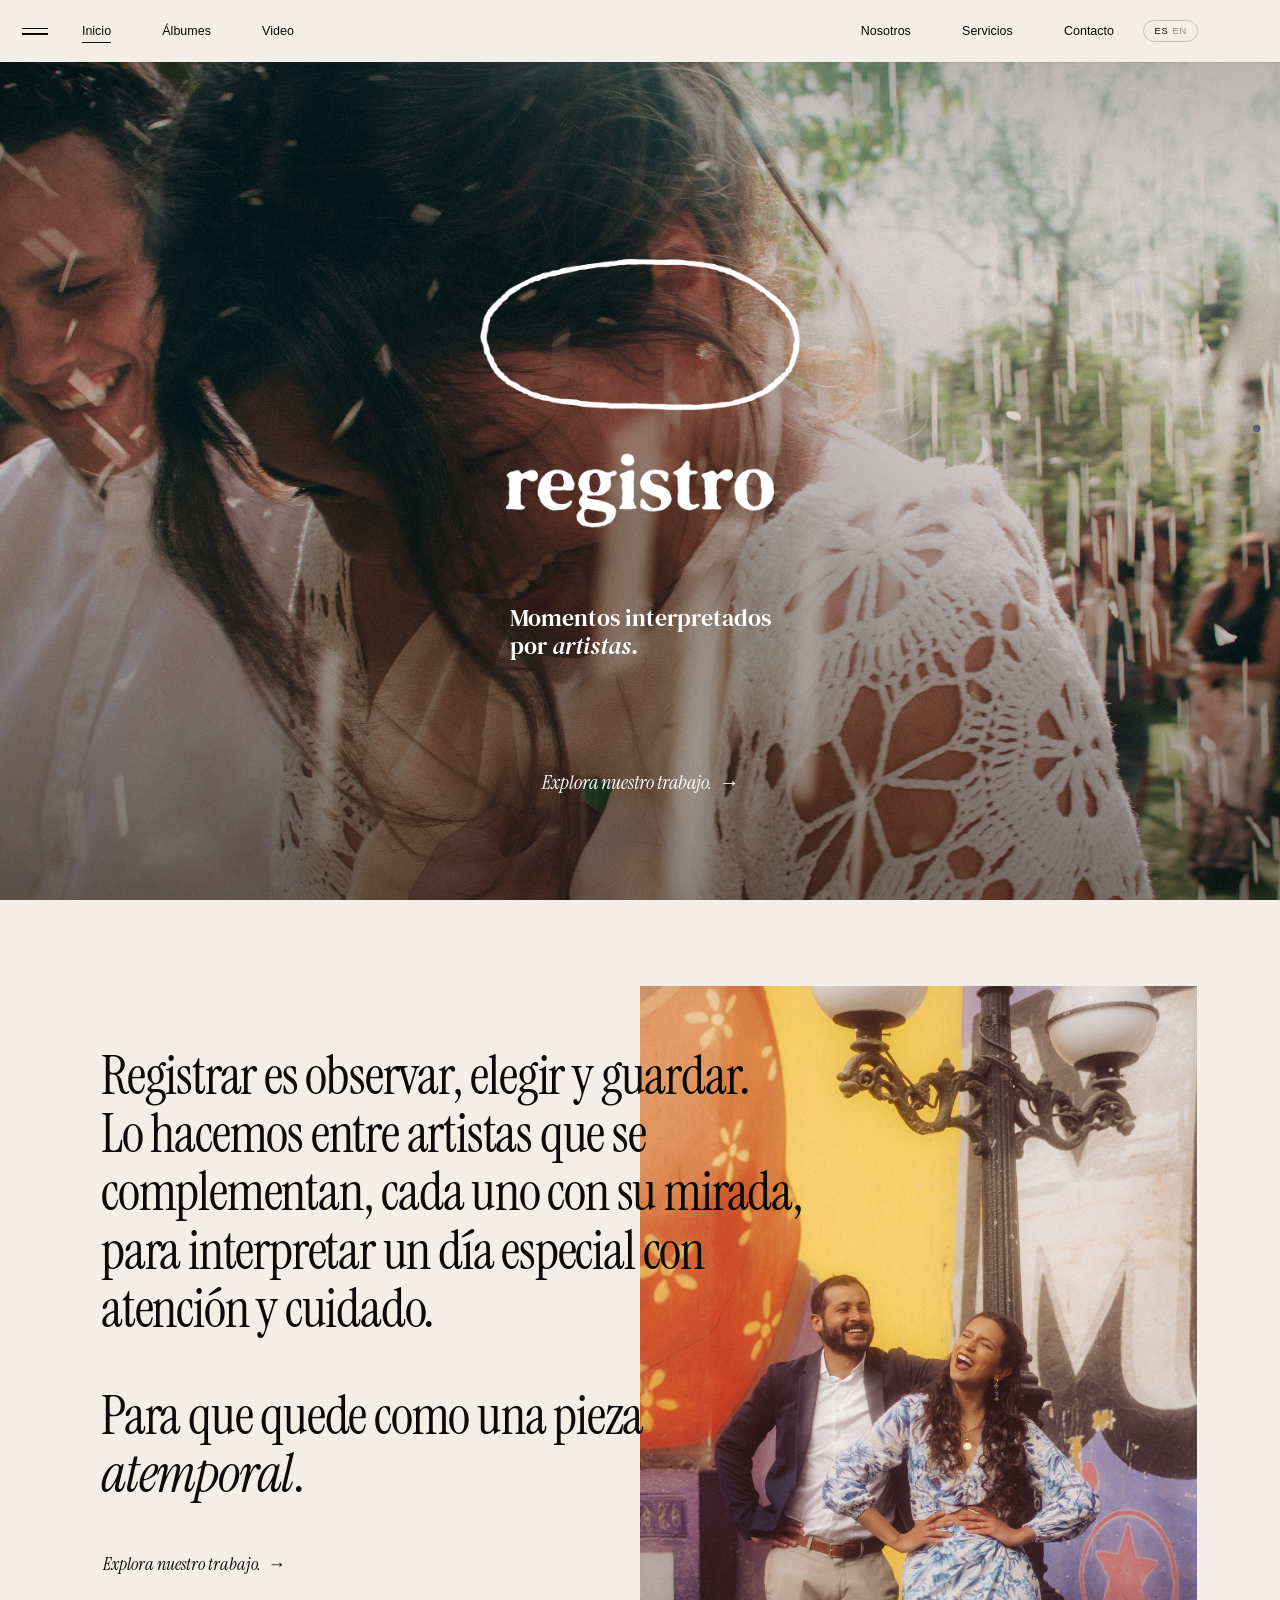
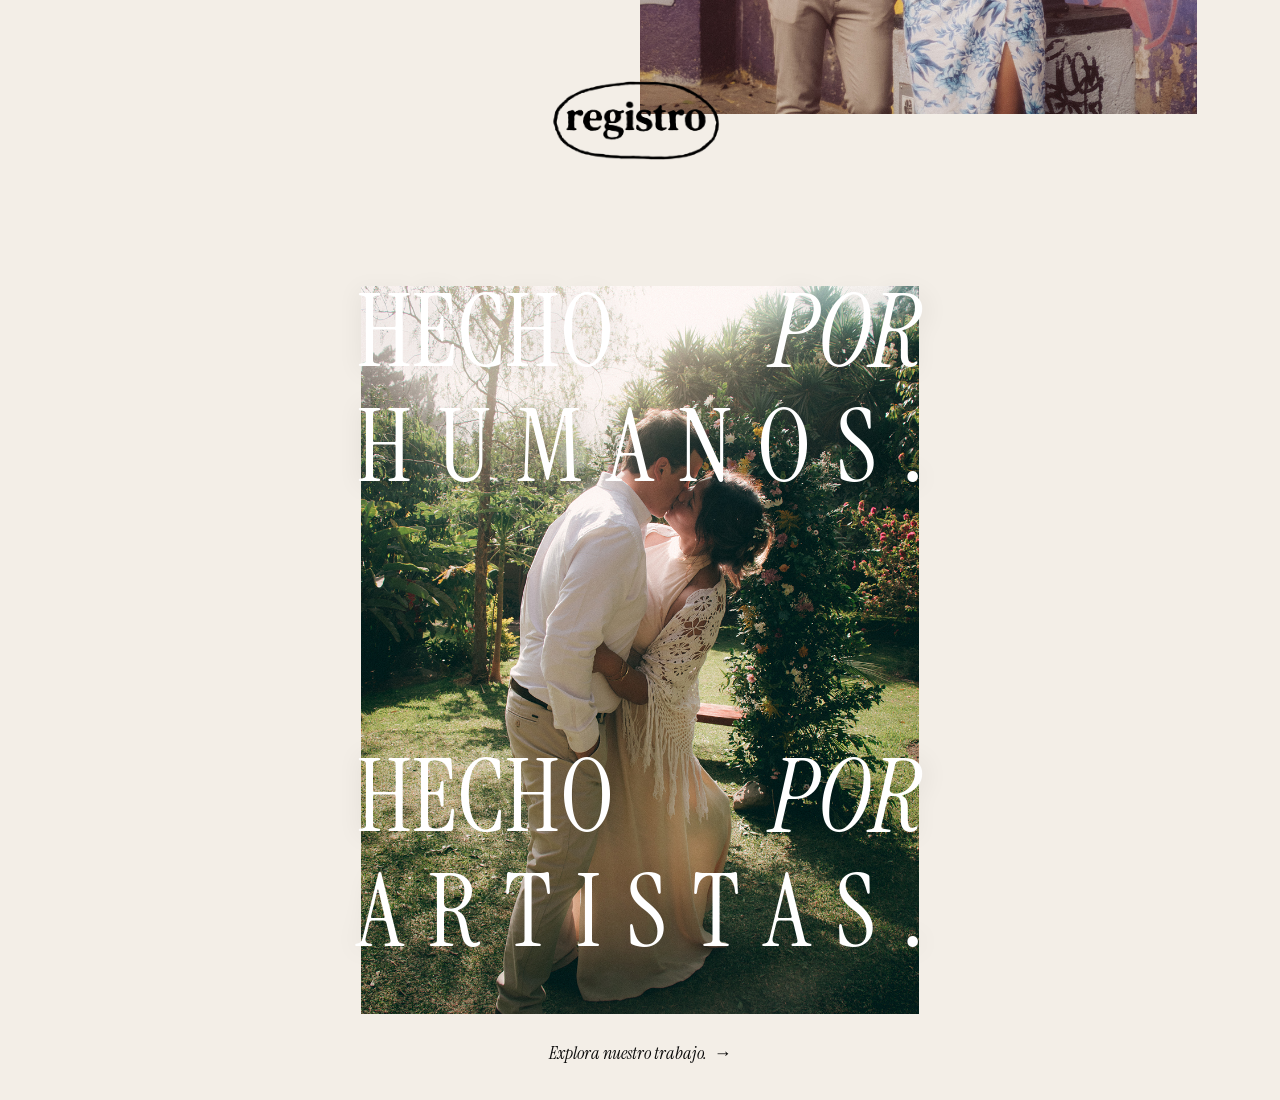
==== commit af620202: "index.html" ====
--- a/index.html
+++ b/index.html
@@ -67,7 +67,7 @@
       <div class="ss" data-ss="hero" data-tone="night" data-nolabel data-shuffle data-interval="6500" data-fade="1600" data-zoom="10000"></div>
       <div class="scrim"></div>
       <div class="hero-core">
-        <div class="logo logo-hero logo-stamp" role="img" aria-label="registro"><img class="bloom" src="assets/logo/registro-blanco-trazo.png?v=1" alt="" draggable="false" aria-hidden="true"><img class="face" src="assets/logo/registro-blanco-trazo.png?v=1" alt="" draggable="false"></div>
+        <div class="logo logo-hero logo-mark" role="img" aria-label="registro"><svg class="ring" viewBox="0 0 1525 720" aria-hidden="true" focusable="false"><defs><mask id="lgRing" maskUnits="userSpaceOnUse" x="0" y="0" width="1525" height="720"><path class="st" pathLength="1" fill="none" stroke="#fff" stroke-linecap="round" stroke-linejoin="round" stroke-width="48.0" d="M730.5 13.0C729.0 13.0 724.5 13.0 721.5 13.0C718.5 13.0 715.5 13.1 712.5 13.1C709.5 13.2 706.5 13.2 703.5 13.4C700.5 13.5 697.5 13.6 694.5 13.8C691.5 14.0 688.5 14.3 685.5 14.5C682.6 14.8 679.6 15.1 676.6 15.5C673.6 15.8 670.6 16.1 667.6 16.5C664.7 16.8 661.7 17.2 658.7 17.5C655.7 17.9 652.8 18.2 649.8 18.6C646.8 18.9 643.8 19.3 640.8 19.7C637.9 20.0 634.9 20.4 631.9 20.8C628.9 21.1 625.9 21.5 623.0 21.8C620.0 22.2 617.0 22.5 614.0 22.9C611.1 23.3 608.1 23.6 605.1 24.0C602.1 24.4 599.1 24.7 596.2 25.1C593.2 25.5 590.2 25.8 587.2 26.2C584.3 26.5 581.3 26.9 578.3 27.2C575.3 27.6 572.3 27.9 569.4 28.2C566.4 28.6 563.4 28.9 560.4 29.3C557.4 29.6 554.5 30.0 551.5 30.3C548.5 30.7 545.5 31.1 542.5 31.4C539.6 31.8 536.6 32.2 533.6 32.6C530.7 33.1 527.7 33.5 524.7 33.9C521.7 34.3 518.8 34.8 515.8 35.2C512.8 35.7 509.9 36.1 506.9 36.6C503.9 37.0 501.0 37.4 498.0 37.9C495.0 38.3 492.1 38.7 489.1 39.2C486.1 39.6 483.2 40.1 480.2 40.5C477.2 41.0 474.3 41.4 471.3 41.9C468.3 42.4 465.4 42.9 462.4 43.4C459.5 43.9 456.5 44.4 453.6 45.0C450.6 45.5 447.7 46.1 444.7 46.6C441.8 47.2 438.8 47.8 435.9 48.4C433.0 49.0 430.0 49.6 427.1 50.2C424.1 50.8 421.2 51.4 418.3 52.1C415.4 52.7 412.4 53.4 409.5 54.0C406.6 54.7 403.6 55.3 400.7 56.0C397.8 56.7 394.9 57.4 391.9 58.0C389.0 58.7 386.1 59.4 383.2 60.1C380.3 60.8 377.4 61.5 374.4 62.2C371.5 62.9 368.6 63.6 365.7 64.3C362.8 65.0 359.8 65.7 356.9 66.4C354.0 67.1 351.1 67.8 348.2 68.5C345.3 69.2 342.3 69.9 339.4 70.6C336.5 71.4 333.6 72.1 330.7 72.9C327.8 73.6 324.9 74.4 322.0 75.2C319.1 76.0 316.2 76.8 313.4 77.6C310.5 78.5 307.6 79.3 304.7 80.2C301.9 81.1 299.0 82.0 296.1 82.9C293.3 83.8 290.4 84.8 287.6 85.7C284.8 86.7 281.9 87.7 279.1 88.7C276.3 89.7 273.5 90.7 270.7 91.8C267.8 92.8 265.0 93.9 262.2 95.0C259.4 96.1 256.7 97.2 253.9 98.3C251.1 99.4 248.3 100.6 245.6 101.8C242.8 103.0 240.1 104.2 237.3 105.4C234.6 106.6 231.9 107.9 229.2 109.1C226.4 110.4 223.7 111.7 221.0 113.0C218.3 114.3 215.7 115.7 213.0 117.0C210.3 118.4 207.6 119.8 205.0 121.2C202.3 122.6 199.7 124.0 197.0 125.4C194.4 126.8 191.8 128.3 189.2 129.8C186.6 131.3 184.0 132.8 181.4 134.3C178.8 135.8 176.2 137.4 173.7 139.0C171.1 140.5 168.6 142.1 166.1 143.8C163.6 145.4 161.1 147.1 158.6 148.8C156.1 150.5 153.7 152.2 151.3 154.0C148.8 155.7 146.4 157.5 144.0 159.3C141.7 161.2 139.3 163.0 137.0 164.9C134.6 166.8 132.3 168.7 130.0 170.6C127.7 172.6 125.5 174.5 123.2 176.5C121.0 178.5 118.8 180.5 116.5 182.6C114.3 184.6 112.1 186.6 110.0 188.7C107.8 190.8 105.6 192.9 103.5 195.0C101.4 197.1 99.2 199.2 97.1 201.3C95.0 203.4 92.9 205.6 90.8 207.7C88.8 209.9 86.7 212.1 84.6 214.3C82.6 216.5 80.6 218.7 78.6 220.9C76.6 223.2 74.6 225.4 72.7 227.7C70.7 230.0 68.8 232.3 66.9 234.7C65.1 237.0 63.2 239.4 61.4 241.8C59.6 244.2 57.9 246.6 56.2 249.1C54.5 251.5 52.8 254.0 51.2 256.6C49.6 259.1 48.1 261.7 46.6 264.3C45.2 267.0 43.8 269.6 42.5 272.3C41.1 275.0 39.9 277.7 38.7 280.5C37.6 283.2 36.5 286.0 35.4 288.9C34.4 291.7 33.5 294.5 32.6 297.4C31.7 300.2 30.8 303.1 30.0 306.0C29.3 308.9 28.5 311.8 27.9 314.8C27.2 317.7 26.6 320.6 26.0 323.6C25.4 326.5 24.9 329.5 24.4 332.4C23.9 335.4 23.5 338.4 23.1 341.3C22.8 344.3 22.5 347.3 22.2 350.3C22.0 353.3 21.8 356.3 21.7 359.3C21.6 362.3 21.6 365.3 21.7 368.3C21.7 371.3 21.8 374.3 22.0 377.3C22.2 380.2 22.5 383.2 22.8 386.2C23.2 389.2 23.6 392.2 24.1 395.1C24.6 398.1 25.2 401.0 25.8 404.0C26.4 406.9 27.1 409.8 27.8 412.7C28.5 415.7 29.2 418.6 30.0 421.5C30.8 424.3 31.7 427.2 32.6 430.1C33.5 433.0 34.4 435.8 35.3 438.7C36.3 441.5 37.3 444.3 38.3 447.1C39.4 450.0 40.4 452.8 41.5 455.6C42.6 458.3 43.8 461.1 45.0 463.9C46.1 466.6 47.3 469.4 48.6 472.1C49.8 474.9 51.1 477.6 52.4 480.3C53.7 483.0 55.0 485.7 56.4 488.3C57.7 491.0 59.1 493.7 60.6 496.3C62.0 498.9 63.4 501.6 65.0 504.2C66.5 506.7 68.0 509.3 69.6 511.8C71.2 514.4 72.9 516.9 74.6 519.4C76.3 521.8 78.0 524.3 79.8 526.7C81.6 529.1 83.4 531.5 85.3 533.8C87.2 536.1 89.1 538.4 91.1 540.7C93.1 543.0 95.1 545.2 97.1 547.4C99.2 549.6 101.3 551.7 103.4 553.8C105.5 555.9 107.7 558.0 109.9 560.0C112.1 562.1 114.4 564.1 116.6 566.0C118.9 568.0 121.2 569.9 123.5 571.8C125.9 573.7 128.2 575.5 130.6 577.4C133.0 579.2 135.4 581.0 137.9 582.7C140.3 584.5 142.8 586.2 145.2 587.9C147.7 589.5 150.2 591.2 152.7 592.8C155.3 594.5 157.8 596.1 160.3 597.6C162.9 599.2 165.5 600.8 168.0 602.3C170.6 603.8 173.2 605.3 175.8 606.8C178.4 608.3 181.0 609.8 183.7 611.2C186.3 612.7 188.9 614.1 191.6 615.5C194.2 616.9 196.9 618.3 199.5 619.7C202.2 621.1 204.9 622.4 207.6 623.8C210.3 625.1 213.0 626.4 215.7 627.7C218.4 629.0 221.1 630.2 223.8 631.5C226.6 632.7 229.3 633.9 232.1 635.1C234.8 636.3 237.6 637.5 240.4 638.6C243.1 639.7 245.9 640.9 248.7 641.9C251.5 643.0 254.3 644.1 257.2 645.1C260.0 646.1 262.8 647.1 265.6 648.1C268.5 649.0 271.3 650.0 274.2 650.9C277.0 651.8 279.9 652.7 282.8 653.6C285.7 654.4 288.5 655.2 291.4 656.1C294.3 656.9 297.2 657.7 300.1 658.4C303.0 659.2 305.9 659.9 308.8 660.7C311.7 661.4 314.7 662.1 317.6 662.8C320.5 663.5 323.4 664.2 326.3 664.9C329.3 665.5 332.2 666.2 335.1 666.8C338.0 667.5 341.0 668.1 343.9 668.7C346.9 669.3 349.8 669.9 352.7 670.5C355.7 671.0 358.6 671.6 361.6 672.1C364.6 672.6 367.5 673.1 370.5 673.6C373.4 674.1 376.4 674.6 379.4 675.0C382.3 675.4 385.3 675.8 388.3 676.2C391.3 676.6 394.2 677.0 397.2 677.3C400.2 677.7 403.2 678.0 406.2 678.4C409.1 678.7 412.1 679.0 415.1 679.3C418.1 679.7 421.1 680.0 424.0 680.3C427.0 680.6 430.0 680.9 433.0 681.3C436.0 681.6 439.0 681.9 441.9 682.3C444.9 682.6 447.9 683.0 450.9 683.4C453.8 683.7 456.8 684.1 459.8 684.5C462.8 684.9 465.7 685.3 468.7 685.7C471.7 686.1 474.7 686.5 477.6 686.9C480.6 687.3 483.6 687.7 486.6 688.1C489.5 688.5 492.5 688.8 495.5 689.2C498.5 689.5 501.5 689.9 504.4 690.2C507.4 690.5 510.4 690.8 513.4 691.1C516.4 691.3 519.4 691.6 522.4 691.9C525.3 692.1 528.3 692.3 531.3 692.6C534.3 692.8 537.3 693.0 540.3 693.2C543.3 693.4 546.3 693.6 549.3 693.8C552.3 694.0 555.3 694.2 558.3 694.4C561.3 694.6 564.3 694.8 567.3 694.9C570.2 695.1 573.2 695.3 576.2 695.5C579.2 695.6 582.2 695.8 585.2 696.0C588.2 696.1 591.2 696.3 594.2 696.5C597.2 696.7 600.2 696.9 603.2 697.1C606.2 697.3 609.2 697.5 612.2 697.7C615.2 697.9 618.2 698.2 621.1 698.4C624.1 698.6 627.1 698.8 630.1 699.0C633.1 699.2 636.1 699.4 639.1 699.5C642.1 699.6 645.1 699.7 648.1 699.8C651.1 699.9 654.1 699.9 657.1 699.9C660.1 700.0 663.1 700.0 666.1 700.0C669.1 700.0 672.1 700.0 675.1 700.0C678.1 700.0 681.1 700.0 684.1 700.0C687.1 700.0 690.1 700.0 693.1 700.0C696.1 700.0 699.1 700.0 702.1 700.0C705.1 700.0 708.1 700.0 711.1 700.0C714.1 700.0 717.1 700.0 720.1 700.0C723.1 700.0 726.1 700.0 729.1 700.0C732.1 700.0 735.1 700.0 738.1 700.0C741.1 700.0 744.1 700.0 747.1 700.0C750.1 700.0 753.1 700.0 756.1 700.1C759.1 700.1 762.1 700.2 765.1 700.3C768.1 700.3 771.1 700.4 774.1 700.6C777.1 700.7 780.1 700.9 783.1 701.0C786.1 701.1 789.1 701.3 792.1 701.4C795.1 701.5 798.1 701.7 801.1 701.7C804.1 701.8 807.1 701.9 810.1 701.9C813.1 701.9 816.1 702.0 819.1 702.0C822.1 702.0 825.1 702.0 828.1 702.0C831.1 702.0 834.1 702.0 837.1 702.1C840.1 702.1 843.1 702.2 846.1 702.2C849.1 702.3 852.1 702.4 855.1 702.5C858.1 702.6 861.1 702.8 864.0 702.9C867.0 703.1 870.0 703.3 873.0 703.4C876.0 703.6 879.0 703.8 882.0 704.0C885.0 704.2 888.0 704.4 891.0 704.5C894.0 704.7 897.0 704.9 900.0 705.1C903.0 705.2 906.0 705.3 909.0 705.5C912.0 705.6 915.0 705.7 918.0 705.7C921.0 705.8 924.0 705.8 927.0 705.9C930.0 705.9 933.0 705.9 936.0 705.9C939.0 705.8 942.0 705.8 945.0 705.8C948.0 705.7 951.0 705.7 954.0 705.6C957.0 705.6 960.0 705.5 963.0 705.5C966.0 705.4 969.0 705.4 972.0 705.4C975.0 705.4 978.0 705.4 981.0 705.4C984.0 705.4 987.0 705.5 990.0 705.5C993.0 705.6 996.0 705.6 999.0 705.6C1002.0 705.7 1005.0 705.7 1008.0 705.7C1011.0 705.7 1014.0 705.7 1017.0 705.7C1020.0 705.7 1023.0 705.6 1026.0 705.6C1029.0 705.5 1032.0 705.4 1035.0 705.3C1038.0 705.2 1041.0 705.1 1044.0 704.9C1046.9 704.7 1049.9 704.6 1052.9 704.4C1055.9 704.2 1058.9 704.0 1061.9 703.7C1064.9 703.5 1067.9 703.2 1070.9 703.0C1073.9 702.7 1076.9 702.5 1079.8 702.2C1082.8 701.9 1085.8 701.6 1088.8 701.3C1091.8 701.0 1094.8 700.7 1097.8 700.4C1100.7 700.1 1103.7 699.8 1106.7 699.4C1109.7 699.1 1112.7 698.8 1115.7 698.5C1118.6 698.1 1121.6 697.8 1124.6 697.4C1127.6 697.1 1130.6 696.7 1133.5 696.3C1136.5 696.0 1139.5 695.6 1142.5 695.2C1145.4 694.8 1148.4 694.4 1151.4 694.0C1154.4 693.6 1157.3 693.2 1160.3 692.8C1163.3 692.3 1166.2 691.9 1169.2 691.4C1172.2 691.0 1175.1 690.5 1178.1 690.0C1181.0 689.6 1184.0 689.1 1187.0 688.5C1189.9 688.0 1192.9 687.5 1195.8 686.9C1198.8 686.4 1201.7 685.8 1204.6 685.2C1207.6 684.5 1210.5 683.9 1213.4 683.2C1216.4 682.6 1219.3 681.9 1222.2 681.2C1225.1 680.5 1228.0 679.7 1230.9 679.0C1233.8 678.2 1236.7 677.4 1239.6 676.6C1242.5 675.8 1245.4 675.0 1248.3 674.2C1251.1 673.3 1254.0 672.5 1256.9 671.6C1259.7 670.7 1262.6 669.8 1265.5 668.9C1268.3 667.9 1271.2 667.0 1274.0 666.0C1276.8 665.0 1279.7 664.0 1282.5 663.0C1285.3 662.0 1288.1 660.9 1290.9 659.8C1293.7 658.7 1296.5 657.6 1299.3 656.5C1302.1 655.4 1304.8 654.2 1307.6 653.1C1310.3 651.9 1313.1 650.7 1315.8 649.5C1318.6 648.3 1321.3 647.0 1324.0 645.7C1326.7 644.4 1329.4 643.1 1332.1 641.8C1334.8 640.5 1337.5 639.1 1340.1 637.7C1342.8 636.3 1345.4 634.9 1348.0 633.4C1350.7 632.0 1353.3 630.5 1355.8 628.9C1358.4 627.4 1361.0 625.8 1363.5 624.2C1366.0 622.6 1368.5 621.0 1371.0 619.3C1373.5 617.6 1376.0 615.9 1378.4 614.1C1380.9 612.4 1383.3 610.6 1385.7 608.8C1388.1 607.0 1390.4 605.2 1392.8 603.3C1395.1 601.4 1397.5 599.6 1399.8 597.6C1402.1 595.7 1404.4 593.8 1406.7 591.8C1408.9 589.9 1411.2 587.9 1413.4 585.9C1415.7 583.9 1417.9 581.9 1420.1 579.9C1422.3 577.8 1424.5 575.8 1426.7 573.7C1428.9 571.7 1431.0 569.6 1433.1 567.5C1435.3 565.4 1437.4 563.2 1439.5 561.1C1441.6 558.9 1443.6 556.7 1445.7 554.5C1447.7 552.3 1449.7 550.1 1451.7 547.8C1453.6 545.5 1455.5 543.2 1457.4 540.9C1459.3 538.6 1461.1 536.2 1462.9 533.8C1464.6 531.3 1466.4 528.9 1468.0 526.4C1469.7 523.9 1471.3 521.3 1472.8 518.7C1474.3 516.2 1475.8 513.5 1477.2 510.9C1478.6 508.2 1479.9 505.5 1481.2 502.8C1482.4 500.1 1483.6 497.3 1484.7 494.6C1485.9 491.8 1487.0 489.0 1488.0 486.2C1489.1 483.4 1490.0 480.5 1491.0 477.7C1491.9 474.8 1492.8 472.0 1493.7 469.1C1494.6 466.2 1495.4 463.3 1496.2 460.5C1497.0 457.6 1497.7 454.7 1498.5 451.7C1499.2 448.8 1499.9 445.9 1500.5 443.0C1501.1 440.0 1501.7 437.1 1502.3 434.2C1502.8 431.2 1503.4 428.3 1503.8 425.3C1504.3 422.3 1504.7 419.4 1505.1 416.4C1505.5 413.4 1505.8 410.4 1506.1 407.4C1506.4 404.5 1506.6 401.5 1506.7 398.5C1506.9 395.5 1507.0 392.5 1507.0 389.5C1507.0 386.5 1506.9 383.5 1506.8 380.5C1506.7 377.5 1506.5 374.5 1506.2 371.5C1505.9 368.5 1505.6 365.5 1505.2 362.6C1504.8 359.6 1504.3 356.6 1503.8 353.7C1503.3 350.7 1502.7 347.8 1502.0 344.8C1501.4 341.9 1500.7 339.0 1500.0 336.1C1499.2 333.2 1498.4 330.3 1497.5 327.4C1496.6 324.5 1495.7 321.7 1494.8 318.9C1493.8 316.0 1492.8 313.2 1491.7 310.4C1490.6 307.6 1489.5 304.8 1488.3 302.1C1487.1 299.3 1485.9 296.6 1484.6 293.9C1483.3 291.1 1482.0 288.5 1480.6 285.8C1479.2 283.1 1477.8 280.5 1476.3 277.9C1474.8 275.3 1473.3 272.7 1471.7 270.2C1470.1 267.6 1468.5 265.1 1466.8 262.6C1465.1 260.1 1463.4 257.6 1461.7 255.2C1459.9 252.8 1458.1 250.4 1456.3 248.0C1454.5 245.6 1452.7 243.2 1450.8 240.9C1448.9 238.6 1447.0 236.3 1445.0 234.0C1443.1 231.7 1441.1 229.4 1439.1 227.2C1437.1 225.0 1435.1 222.8 1433.0 220.6C1431.0 218.4 1428.9 216.2 1426.8 214.1C1424.7 211.9 1422.5 209.8 1420.4 207.7C1418.2 205.6 1416.1 203.6 1413.9 201.5C1411.7 199.5 1409.5 197.4 1407.2 195.4C1405.0 193.4 1402.8 191.4 1400.5 189.5C1398.2 187.5 1396.0 185.6 1393.7 183.6C1391.4 181.7 1389.0 179.8 1386.7 177.9C1384.4 176.0 1382.1 174.1 1379.7 172.2C1377.4 170.4 1375.0 168.5 1372.7 166.7C1370.3 164.8 1367.9 163.0 1365.6 161.1C1363.2 159.3 1360.8 157.5 1358.4 155.7C1356.0 153.9 1353.6 152.1 1351.2 150.3C1348.8 148.5 1346.4 146.7 1343.9 145.0C1341.5 143.2 1339.0 141.5 1336.6 139.8C1334.1 138.0 1331.7 136.3 1329.2 134.6C1326.7 132.9 1324.2 131.3 1321.7 129.6C1319.2 127.9 1316.7 126.3 1314.2 124.7C1311.7 123.0 1309.2 121.4 1306.6 119.8C1304.1 118.2 1301.5 116.6 1299.0 115.1C1296.4 113.5 1293.8 112.0 1291.2 110.5C1288.6 109.0 1286.0 107.5 1283.4 106.0C1280.8 104.5 1278.2 103.1 1275.6 101.6C1272.9 100.2 1270.3 98.8 1267.6 97.4C1265.0 96.0 1262.3 94.6 1259.7 93.2C1257.0 91.8 1254.3 90.5 1251.6 89.1C1249.0 87.8 1246.3 86.4 1243.6 85.1C1240.9 83.7 1238.2 82.4 1235.5 81.1C1232.8 79.8 1230.1 78.5 1227.4 77.2C1224.7 75.9 1222.0 74.6 1219.3 73.4C1216.5 72.1 1213.8 70.9 1211.1 69.6C1208.3 68.4 1205.6 67.2 1202.8 66.1C1200.1 64.9 1197.3 63.7 1194.5 62.6C1191.7 61.5 1188.9 60.4 1186.1 59.3C1183.3 58.3 1180.5 57.2 1177.7 56.2C1174.9 55.2 1172.0 54.2 1169.2 53.2C1166.4 52.3 1163.5 51.3 1160.6 50.4C1157.8 49.5 1154.9 48.6 1152.1 47.7C1149.2 46.9 1146.3 46.0 1143.4 45.2C1140.6 44.3 1137.7 43.5 1134.8 42.7C1131.9 41.9 1129.0 41.1 1126.1 40.3C1123.2 39.6 1120.3 38.8 1117.4 38.1C1114.5 37.4 1111.5 36.7 1108.6 36.0C1105.7 35.3 1102.8 34.7 1099.8 34.1C1096.9 33.4 1094.0 32.8 1091.0 32.3C1088.1 31.7 1085.1 31.2 1082.2 30.7C1079.2 30.1 1076.2 29.6 1073.3 29.2C1070.3 28.7 1067.4 28.2 1064.4 27.8C1061.4 27.3 1058.5 26.9 1055.5 26.4C1052.5 26.0 1049.6 25.5 1046.6 25.1C1043.6 24.7 1040.6 24.3 1037.7 23.8C1034.7 23.4 1031.7 23.0 1028.8 22.7C1025.8 22.3 1022.8 21.9 1019.8 21.6C1016.8 21.2 1013.9 20.9 1010.9 20.5C1007.9 20.2 1004.9 19.9 1001.9 19.5C999.0 19.2 996.0 18.9 993.0 18.6C990.0 18.3 987.0 18.1 984.0 17.8C981.0 17.5 978.0 17.3 975.1 17.1C972.1 16.8 969.1 16.6 966.1 16.4C963.1 16.2 960.1 16.0 957.1 15.9C954.1 15.7 951.1 15.5 948.1 15.4C945.1 15.3 942.1 15.1 939.1 15.0C936.1 14.9 933.1 14.8 930.1 14.8C927.1 14.7 924.1 14.6 921.1 14.6C918.1 14.6 915.1 14.6 912.1 14.6C909.1 14.6 906.1 14.6 903.1 14.6C900.1 14.7 897.1 14.7 894.1 14.7C891.1 14.7 888.1 14.7 885.1 14.7C882.1 14.6 879.1 14.6 876.1 14.5C873.1 14.5 870.1 14.4 867.1 14.3C864.1 14.3 861.1 14.2 858.1 14.2C855.1 14.1 852.1 14.1 849.1 14.1C846.1 14.0 843.1 14.0 840.1 14.0C837.1 14.0 834.1 14.0 831.1 14.0C828.1 13.9 825.1 13.9 822.1 13.9C819.1 13.8 816.1 13.7 813.1 13.7C810.1 13.6 807.1 13.5 804.1 13.5C801.1 13.4 798.1 13.3 795.1 13.2C792.1 13.2 789.1 13.1 786.1 13.1C783.1 13.1 780.1 13.0 777.1 13.0C774.1 13.0 771.1 13.0 768.1 13.0C765.1 13.0 762.1 13.0 759.1 13.0C756.1 13.0 753.1 13.0 750.1 13.0C747.1 13.0 744.1 13.0 741.1 13.0C738.1 13.0 735.1 13.0 732.1 13.0C729.1 13.0 726.1 13.0 723.1 13.0C720.1 13.0 717.1 13.1 714.1 13.1C711.1 13.1 708.1 13.2 705.1 13.3C702.1 13.4 699.1 13.5 696.1 13.7C693.2 13.9 690.2 14.1 687.2 14.4C684.2 14.7 681.2 15.0 678.2 15.3C675.2 15.6 672.3 15.9 669.3 16.3C666.3 16.6 663.3 17.0 660.3 17.3C657.4 17.7 654.4 18.0 651.4 18.4C648.4 18.7 645.4 19.1 642.5 19.4C639.5 19.8 636.5 20.1 633.5 20.5C630.5 20.8 627.3 21.1 624.6 21.4C621.8 21.6 618.3 21.9 617.0 22.0"/></mask></defs><image href="assets/logo/registro-blanco-ovalo.png?v=1" width="1525" height="720" mask="url(#lgRing)"/></svg><img class="letters" src="assets/logo/registro-blanco-letras.png?v=1" alt="" draggable="false"></div>
         <p class="tagline" data-i18n="tagline">Momentos interpretados<br>por <i>artistas</i>.</p>
       </div>
       <div class="explore-wrap"><a class="explore" href="#albumes"><span data-i18n="explore">Explora nuestro trabajo.</span><span class="arr" aria-hidden="true">→</span></a></div>
--- a/css/styles.css
+++ b/css/styles.css
@@ -726,18 +726,30 @@
 
 
 /* =====================================================================
-   Logo del Home · dibujo a trazo
-   El PNG del logo se revela con una máscara de trazos que siguen el centro del óvalo y de cada letra (stroke-dashoffset).
-   El dibujo original no se altera: la máscara solo decide cuánto se ve, así que el borde irregular de tu logo queda intacto.
-   Orden: el óvalo se dibuja de una vuelta (sentido antihorario, desde arriba) y, a mitad de camino, la pluma escribe cada letra de izquierda a derecha.
+   Logo del Home · sello que se estampa
+   Un solo gesto, sutil: el sello baja (un poco más grande y desenfocado), toca el papel con una compresión mínima y se asienta.
+   En el contacto sale un halo de tinta muy tenue que se disipa. Solo se anima transform, opacity y un blur de 3px (todo en el compositor).
    ===================================================================== */
-.logo-draw{--ring-ease:cubic-bezier(.65,0,.35,1);display:block;overflow:visible;width:clamp(260px,25vw,540px);height:auto;pointer-events:none;-webkit-user-select:none;user-select:none}
-.logo-draw .st{stroke-dasharray:1 2;stroke-dashoffset:1.01}
-.hero.go .logo-draw .st{animation:strokeDraw var(--t) var(--e,linear) var(--d) both}
-@keyframes strokeDraw{from{stroke-dashoffset:1.01}to{stroke-dashoffset:0}}
-.hero.go .tagline{animation-delay:1.75s}
-.hero.go .explore{animation-delay:2.35s}
+.logo-stamp{position:relative;display:block;width:clamp(260px,25vw,540px);aspect-ratio:1525/720;pointer-events:none;-webkit-user-select:none;user-select:none}
+.logo-stamp img{position:absolute;inset:0;width:100%;height:100%;display:block;-webkit-user-drag:none}
+.logo-stamp .face{opacity:0}
+.logo-stamp .bloom{opacity:0;filter:blur(5px)}
+.hero.go .logo-stamp .face{animation:stampFace .8s linear .12s both}
+.hero.go .logo-stamp .bloom{animation:stampBloom .95s linear .12s both}
+@keyframes stampFace{
+  0%{opacity:0;transform:scale(1.05) rotate(-.45deg);filter:blur(3px);animation-timing-function:cubic-bezier(.5,0,.35,1)}
+  36%{opacity:1;transform:scale(.993) rotate(0deg);filter:blur(0);animation-timing-function:cubic-bezier(.23,1,.32,1)}
+  100%{opacity:1;transform:none;filter:blur(0)}
+}
+@keyframes stampBloom{
+  0%,30%{opacity:0;transform:scale(1);animation-timing-function:cubic-bezier(.23,1,.32,1)}
+  40%{opacity:.2;transform:scale(1.01);animation-timing-function:cubic-bezier(.4,0,.2,1)}
+  100%{opacity:0;transform:scale(1.03)}
+}
+.hero.go .tagline{animation-delay:1s}
+.hero.go .explore{animation-delay:1.5s}
 @media (prefers-reduced-motion:reduce){
-  .logo-draw .st{stroke-dashoffset:0;animation:none!important}
+  .logo-stamp .face{opacity:1;animation:none!important}
+  .logo-stamp .bloom{display:none}
   .hero.go .tagline,.hero.go .explore{animation-delay:0s}
 }
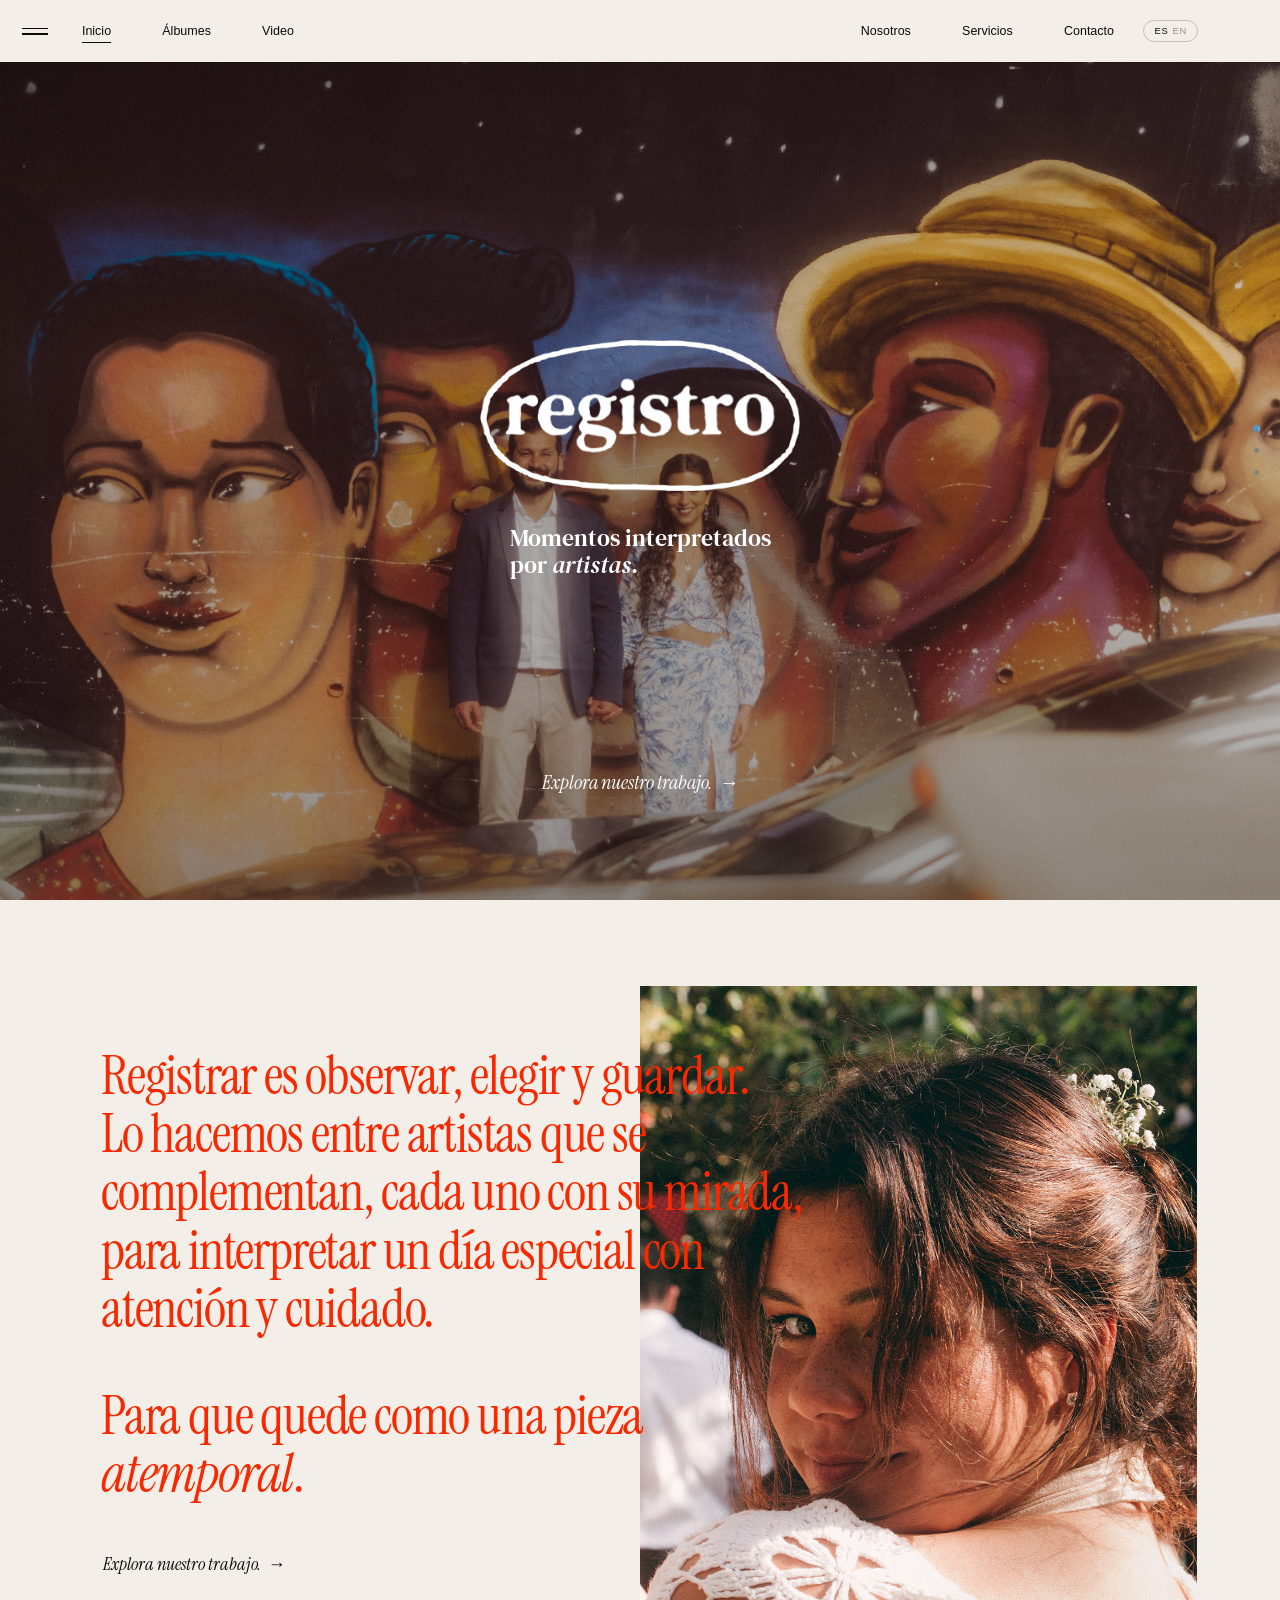
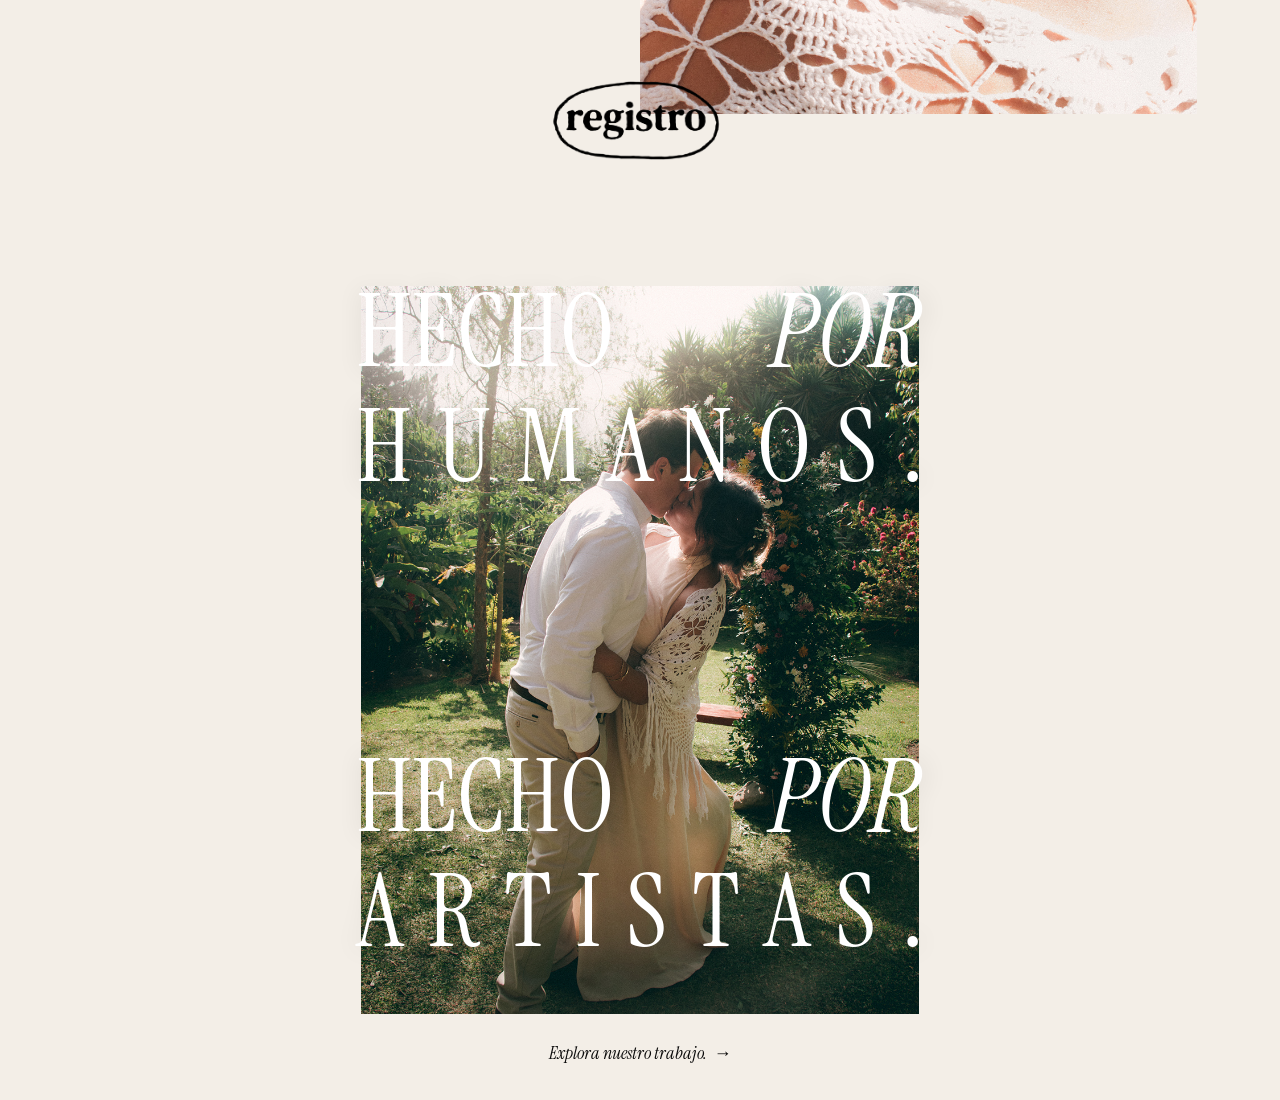
==== commit 02580e00: "index.html" ====
--- a/index.html
+++ b/index.html
@@ -119,6 +119,7 @@
   <!-- ============ GALERÍA DE UN ÁLBUM ============ -->
   <section class="page" data-page="album" hidden>
     <header class="alb-head" data-reveal>
+      <a class="alb-back" href="#albumes"><span class="arr" aria-hidden="true">←</span><span data-i18n="alb_back">Todos los álbumes</span></a>
       <p class="alb-loc" id="albLoc"></p>
       <h1 class="alb-couple" id="albCouple"></h1>
     </header>
@@ -131,11 +132,10 @@
 
   <!-- ============ VIDEO ============ -->
   <section class="page" data-page="video" hidden>
-    <div class="video"><div class="video-in">
-      <h1 class="vhead" data-reveal><img class="wm-img" src="assets/logo/registro-sin-circulo.png?v=2" alt="registro" draggable="false"><span class="rest" data-i18n="video_h">en movimiento</span></h1>
+    <div class="video">
+      <h1 class="vhead" data-reveal><img class="wm-img" src="assets/logo/registro-sin-circulo.png?v=2" alt="registro" draggable="false"><span class="rest" data-i18n="video_h"><i>en</i> movimiento</span></h1>
       <div class="vframe" data-reveal style="--d:80ms"><div class="ss" data-ss="video" data-tone="dusk"></div></div>
-      <p data-reveal style="--d:140ms" data-i18n="video_p">Aquí irá el video de la marca.</p>
-    </div></div>
+    </div>
   </section>
 
   <!-- ============ NOSOTROS ============ -->
@@ -177,20 +177,20 @@
   <!-- ============ CONTACTO ============ -->
   <section class="page" data-page="contacto" data-snap hidden>
     <div class="screen c1" data-screen>
-      <div class="c1-frame">
-        <div class="ss" data-ss="contacto" data-tone="sand" data-shuffle data-nozoom data-fade="1800" data-interval="5200"></div>
-      </div>
-      <h1 class="c1-h" data-reveal data-i18n="c_sub"><span class="l1">Gracias por considerar</span><span class="l2">hacernos parte de su</span><span class="l3">celebración.</span></h1>
+      <div class="c1-frame" data-reveal>
+        <div class="c1-slide"><div class="ss" data-ss="contacto" data-tone="sand" data-shuffle data-nozoom data-fade="1800" data-interval="5200"></div></div>
+      </div>
+      <h1 class="c1-h" data-reveal data-i18n="c_sub"><span class="l1"><span class="m">Gracias por considerar</span></span><span class="l2"><span class="m">hacernos parte de su</span></span><span class="l3"><span class="m">celebración.</span></span></h1>
       <div class="seal" id="seal" aria-hidden="true"></div>
       <div class="c1-in">
         <div class="c1-txt">
-          <p class="p" data-reveal style="--d:130ms" data-i18n="c_p1">Queremos conocer su historia, saber qué están planeando y conversar sobre cómo podemos acompañarlos. Estaremos encantados de responderles.</p>
-          <p class="p" data-reveal style="--d:190ms" data-i18n="c_p2">Si lo prefieren, también podemos coordinar una videollamada para conocernos, resolver sus dudas y conversar con más calma sobre su celebración.</p>
-        </div>
-        <div class="cbox" data-reveal style="--d:250ms">
+          <div class="mk" data-reveal style="--d:.38s"><p class="p" data-i18n="c_p1">Queremos conocer su historia, saber qué están planeando y conversar sobre cómo podemos acompañarlos. Estaremos encantados de responderles.</p></div>
+          <div class="mk" data-reveal style="--d:.48s"><p class="p" data-i18n="c_p2">Si lo prefieren, también podemos coordinar una videollamada para conocernos, resolver sus dudas y conversar con más calma sobre su celebración.</p></div>
+        </div>
+        <div class="mk" data-reveal style="--d:.6s"><div class="cbox">
           <div class="cr"><span class="ck">e-mail</span><a class="cvl" href="mailto:registro.album.pe@gmail.com" id="mail">registro.album.pe@gmail.com</a></div>
           <div class="cr"><span class="ck">instagram</span><a class="cvl" href="https://instagram.com/registro.album" target="_blank" rel="noopener noreferrer">@registro.album</a></div>
-        </div>
+        </div></div>
       </div>
       <div class="pager"><a href="#contacto" data-down><span>↓</span></a></div>
     </div>
--- a/css/styles.css
+++ b/css/styles.css
@@ -726,30 +726,30 @@
 
 
 /* =====================================================================
-   Logo del Home · sello que se estampa
-   Un solo gesto, sutil: el sello baja (un poco más grande y desenfocado), toca el papel con una compresión mínima y se asienta.
-   En el contacto sale un halo de tinta muy tenue que se disipa. Solo se anima transform, opacity y un blur de 3px (todo en el compositor).
+   Logo del Home · óvalo a trazo + letras que se aclaran
+   El óvalo se dibuja como un trazo (máscara con dash). Las letras emergen de un desenfoque: la opacidad sube antes que el blur se disipa.
    ===================================================================== */
-.logo-stamp{position:relative;display:block;width:clamp(260px,25vw,540px);aspect-ratio:1525/720;pointer-events:none;-webkit-user-select:none;user-select:none}
-.logo-stamp img{position:absolute;inset:0;width:100%;height:100%;display:block;-webkit-user-drag:none}
-.logo-stamp .face{opacity:0}
-.logo-stamp .bloom{opacity:0;filter:blur(5px)}
-.hero.go .logo-stamp .face{animation:stampFace .8s linear .12s both}
-.hero.go .logo-stamp .bloom{animation:stampBloom .95s linear .12s both}
-@keyframes stampFace{
-  0%{opacity:0;transform:scale(1.05) rotate(-.45deg);filter:blur(3px);animation-timing-function:cubic-bezier(.5,0,.35,1)}
-  36%{opacity:1;transform:scale(.993) rotate(0deg);filter:blur(0);animation-timing-function:cubic-bezier(.23,1,.32,1)}
-  100%{opacity:1;transform:none;filter:blur(0)}
-}
-@keyframes stampBloom{
-  0%,30%{opacity:0;transform:scale(1);animation-timing-function:cubic-bezier(.23,1,.32,1)}
-  40%{opacity:.2;transform:scale(1.01);animation-timing-function:cubic-bezier(.4,0,.2,1)}
-  100%{opacity:0;transform:scale(1.03)}
-}
-.hero.go .tagline{animation-delay:1s}
-.hero.go .explore{animation-delay:1.5s}
+.logo-mark{position:relative;display:block;width:clamp(260px,25vw,540px);aspect-ratio:1525/720;pointer-events:none;-webkit-user-select:none;user-select:none}
+.logo-mark .ring,.logo-mark .letters{position:absolute;inset:0;width:100%;height:100%;display:block;-webkit-user-drag:none}
+.logo-mark .st{stroke-dasharray:1 2;stroke-dashoffset:1.01}
+.logo-mark .letters{opacity:0;filter:blur(12px)}
+.hero.go .logo-mark .st{animation:strokeDraw 1.5s cubic-bezier(.65,0,.35,1) .1s both}
+.hero.go .logo-mark .letters{animation:lettersClear 1.2s cubic-bezier(.23,1,.32,1) .75s both}
+@keyframes strokeDraw{from{stroke-dashoffset:1.01}to{stroke-dashoffset:0}}
+@keyframes lettersClear{
+  0%{opacity:0;filter:blur(12px)}
+  45%{opacity:1}
+  100%{opacity:1;filter:blur(0)}
+}
+.hero.go .tagline{animation-delay:1.7s}
+.hero.go .explore{animation-delay:2.2s}
 @media (prefers-reduced-motion:reduce){
-  .logo-stamp .face{opacity:1;animation:none!important}
-  .logo-stamp .bloom{display:none}
+  .logo-mark .st{stroke-dashoffset:0;animation:none!important}
+  .logo-mark .letters{opacity:1;filter:none;animation:none!important}
   .hero.go .tagline,.hero.go .explore{animation-delay:0s}
 }
+
+
+/* Color de marca en textos puntuales: "Registrar es observar…" (Home, 2.ª pantalla) y título de Nosotros. El enlace "Explora nuestro trabajo" y su flecha conservan su color. */
+.s1 .txt-in p{color:var(--red)}
+.n1 h1{color:var(--red)}
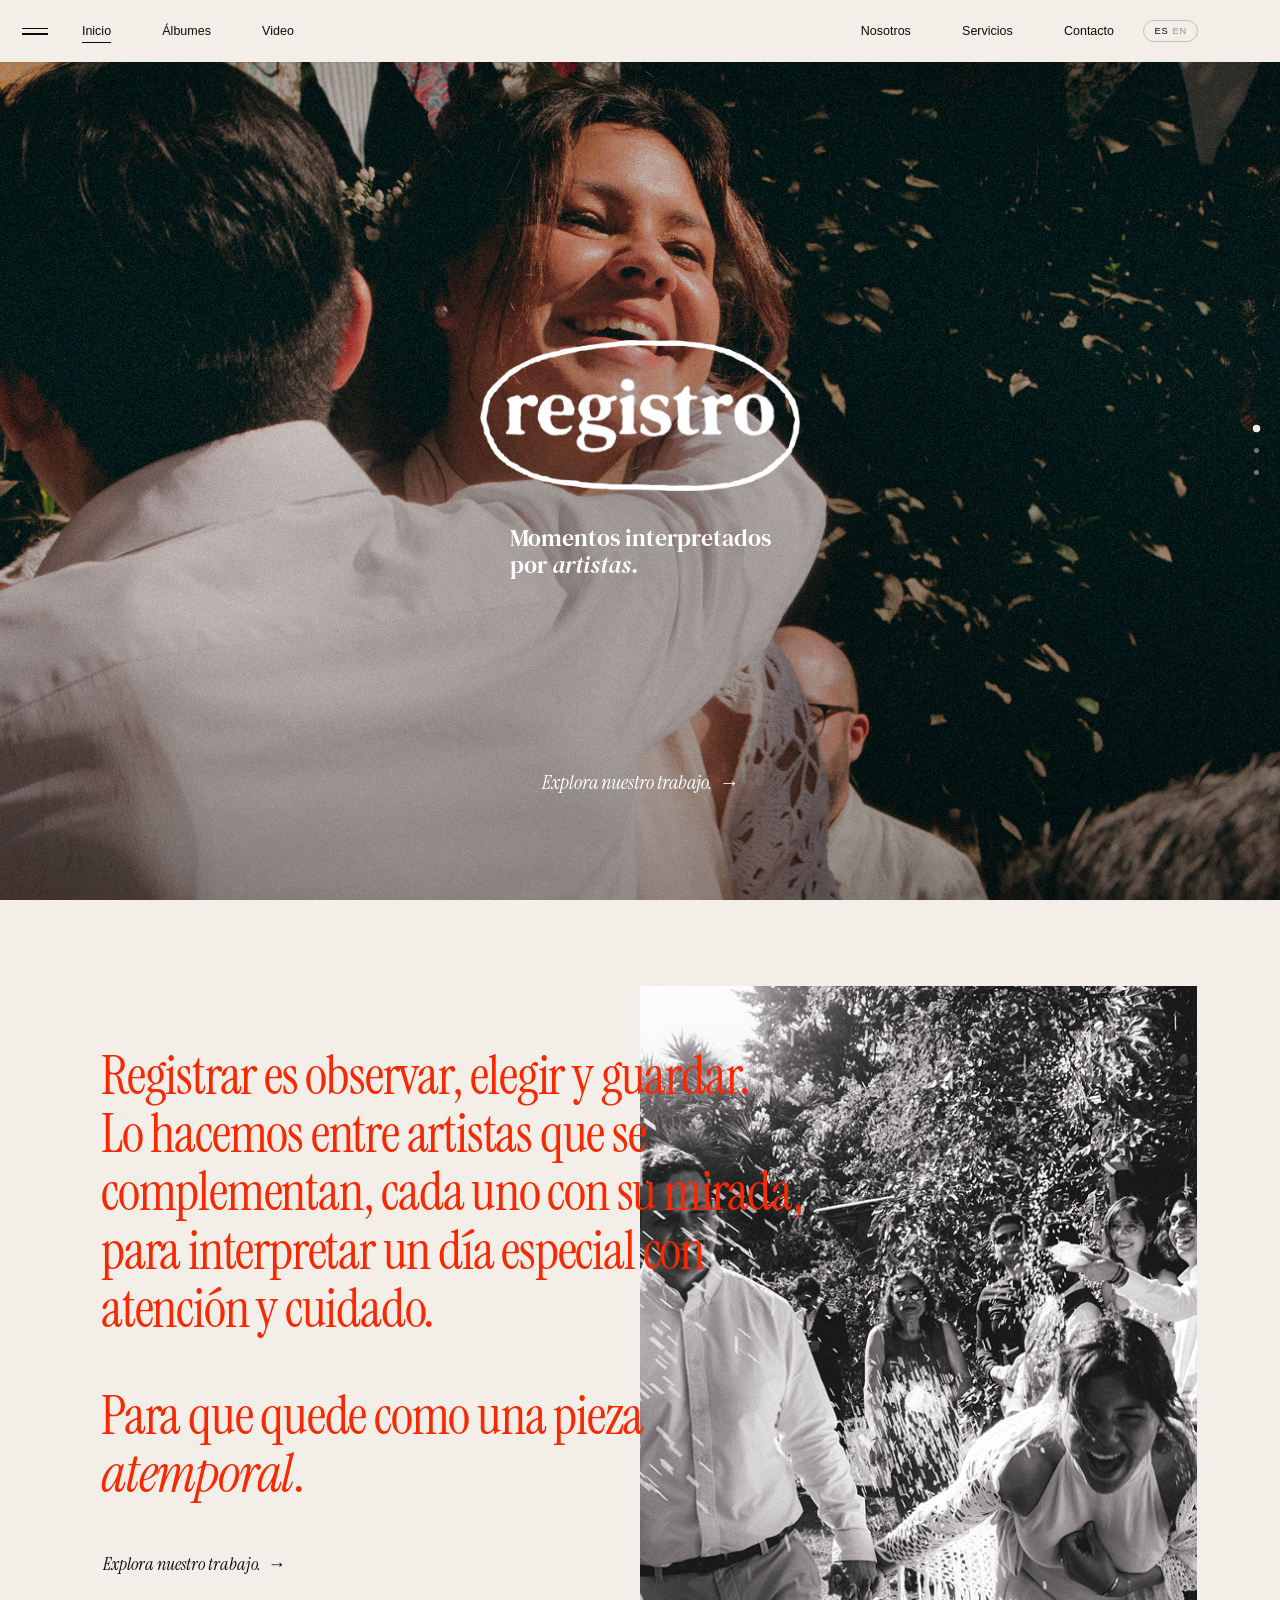
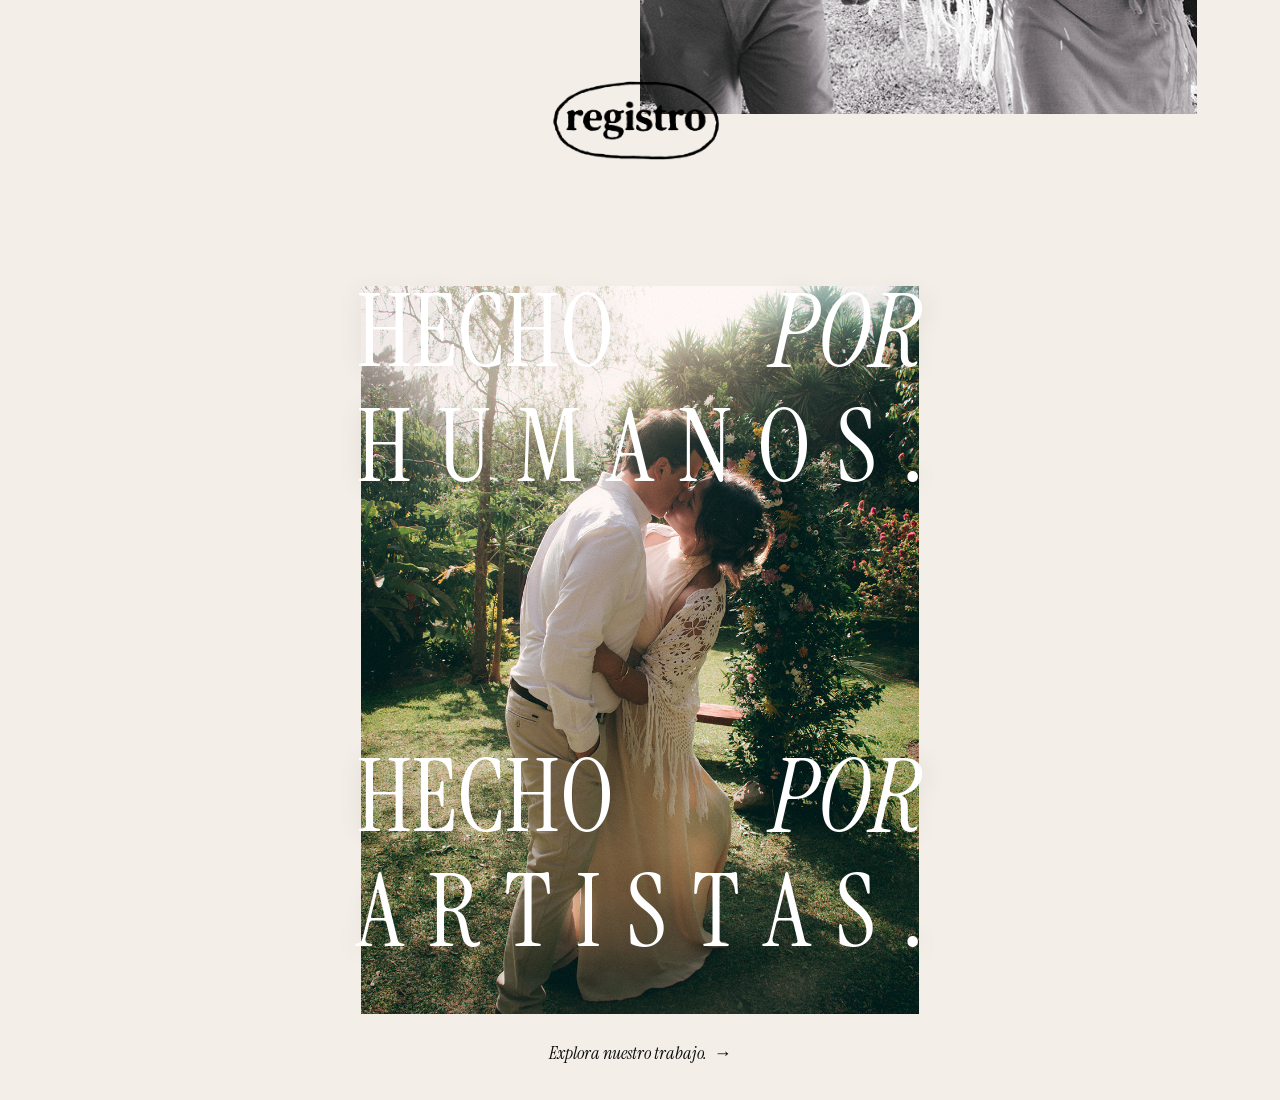
==== commit 091a48be: "index.html" ====
--- a/index.html
+++ b/index.html
@@ -132,9 +132,15 @@
 
   <!-- ============ VIDEO ============ -->
   <section class="page" data-page="video" hidden>
-    <div class="video">
-      <h1 class="vhead" data-reveal><img class="wm-img" src="assets/logo/registro-sin-circulo.png?v=2" alt="registro" draggable="false"><span class="rest" data-i18n="video_h"><i>en</i> movimiento</span></h1>
-      <div class="vframe" data-reveal style="--d:80ms"><div class="ss" data-ss="video" data-tone="dusk"></div></div>
+    <div class="vh" id="vhMain">
+      <h1 class="vhead"><img class="wm-img" src="assets/logo/registro-sin-circulo.png?v=2" alt="registro" draggable="false"><span class="rest" data-i18n="video_h"><i>en</i> movimiento</span></h1>
+      <div class="vs" id="vsMain" tabindex="0" role="region" aria-roledescription="carrusel" aria-label="Video"><div class="vtrack"></div></div>
+      <div class="vbar" id="vbMain"><button type="button" class="vb" data-vp aria-label="Anterior"><span class="arr" aria-hidden="true">←</span></button><span class="vcount" aria-live="polite">01 / 02</span><button type="button" class="vb" data-vn aria-label="Siguiente"><span class="arr" aria-hidden="true">→</span></button></div>
+    </div>
+    <div class="vh" id="vhSub" hidden>
+      <a class="alb-back" href="#video"><span class="arr" aria-hidden="true">←</span><span data-i18n="vid_back">Todos los videos</span></a>
+      <div class="vs" id="vsSub" tabindex="0" role="region" aria-roledescription="carrusel" aria-label="Video"><div class="vtrack"></div></div>
+      <div class="vbar" id="vbSub"><button type="button" class="vb" data-vp aria-label="Anterior"><span class="arr" aria-hidden="true">←</span></button><span class="vcount" aria-live="polite">01 / 02</span><button type="button" class="vb" data-vn aria-label="Siguiente"><span class="arr" aria-hidden="true">→</span></button></div>
     </div>
   </section>
 
--- a/css/styles.css
+++ b/css/styles.css
@@ -576,7 +576,7 @@
 /* grilla de covers */
 .idx-r{flex:1 1 0;min-width:0;padding-top:6.1vw;container-type:inline-size}
 @supports (width:1cqw){.idx{--L:calc(100cqw / 1.85)}}
-.idx-grid{display:flex;flex-wrap:wrap;align-items:flex-start;gap:calc(var(--L)*.2) calc(var(--L)*.1)}
+.idx-grid{display:flex;flex-wrap:wrap;align-items:flex-start;gap:calc(var(--L)*.1) calc(var(--L)*.1)}
 .cd{display:block;flex:none;width:calc(var(--L)*var(--k,1));color:inherit;text-decoration:none;-webkit-tap-highlight-color:transparent}
 .cv{position:relative;aspect-ratio:var(--r,1.3333);overflow:hidden;background:#ddd5c9;transition:transform .5s var(--ease-out)}
 .cv .ph,.cv img{position:absolute;inset:0;width:100%;height:100%;object-fit:cover}
@@ -753,3 +753,61 @@
 /* Color de marca en textos puntuales: "Registrar es observar…" (Home, 2.ª pantalla) y título de Nosotros. El enlace "Explora nuestro trabajo" y su flecha conservan su color. */
 .s1 .txt-in p{color:var(--red)}
 .n1 h1{color:var(--red)}
+
+
+/* =====================================================================
+   Video · mismo lenguaje que Álbumes: logo sin elipse + "en movimiento" arriba a la derecha, marco 16:9 debajo
+   Medidas de la referencia (1920): marco 410→1510 (21.35vw, 57.3vw), logo 22.8vw con margen derecho 68px (3.54vw).
+   ===================================================================== */
+.video{position:relative;display:block;place-items:normal;min-height:100svh;padding:calc(var(--nav-h) + 10.8vw) 0 clamp(70px,8vw,150px) 21.35vw}
+.video .vframe{width:57.3vw}
+.video h1.vhead{position:absolute;z-index:2;top:calc(var(--nav-h) + 4vw);right:3.54vw;margin:0;display:block;text-align:right;font-family:var(--display);font-weight:400;
+  font-size:clamp(36px,3.35vw,84px);line-height:.9;letter-spacing:-.03em;pointer-events:none}
+.video .vhead .wm-img{width:22.8vw;max-width:none;top:0;margin:0 0 .04em auto}
+.video .vhead .rest{display:block;font-family:var(--display);letter-spacing:-.035em}
+@media (max-width:860px){
+  .video{padding:calc(var(--nav-h) + 34px) 20px 70px}
+  .video h1.vhead{position:static;text-align:left;font-size:34px;margin-bottom:28px}
+  .video .vhead .wm-img{width:190px;margin-left:0}
+  .video .vframe{width:100%}
+}
+
+/* =====================================================================
+   Álbum · botón "Todos los álbumes" arriba (discreto, alineado al borde de la galería) + título de la pareja rojo al pasar el cursor
+   ===================================================================== */
+.alb-head{position:relative}
+.alb-back{position:absolute;left:max(16px,8.1vw);top:calc(var(--nav-h) + clamp(16px,1.7vw,32px));display:inline-flex;gap:.55em;align-items:center;padding:8px 0;font-size:clamp(14px,1vw,19px);line-height:1.2;color:var(--ink);transition:opacity .2s var(--ease-out)}
+.alb-back::after{content:"";position:absolute;left:0;right:0;bottom:3px;height:1px;background:currentColor;transform:scaleX(0);transform-origin:left;transition:transform .4s var(--ease-out)}
+.alb-back .arr{display:inline-block;transition:transform .35s var(--ease-out)}
+.alb-back:active{opacity:.6}
+@media (hover:hover) and (pointer:fine){.alb-back:hover::after{transform:scaleX(1)}.alb-back:hover .arr{transform:translateX(-5px)}}
+.alb-couple{width:fit-content;max-width:100%;margin-inline:auto;transition:color .22s var(--ease-out)}
+@media (hover:hover) and (pointer:fine){.alb-couple:hover{color:var(--red)}}
+@media (max-width:860px){.alb-head{padding-top:calc(var(--nav-h) + 64px)}.alb-back{left:16px;top:calc(var(--nav-h) + 14px)}}
+
+/* =====================================================================
+   Contacto · entradas: título, textos y recuadros emergen desde abajo a través de una máscara; el slideshow sale de derecha a izquierda (como de un sobre).
+   El sello queda fijo, sin animación: hace de "boca" del sobre.
+   ===================================================================== */
+.c1 h1.c1-h[data-reveal]{opacity:1;transform:none;transition:none}
+.c1 h1.c1-h .l1,.c1 h1.c1-h .l2,.c1 h1.c1-h .l3{clip-path:inset(-.2em -.1em -.25em -.1em)}
+.c1 h1.c1-h .m{display:block;transform:translateY(140%);transition:transform 1.15s cubic-bezier(.16,1,.3,1)}
+.c1 h1.c1-h .l2 .m{transition-delay:.09s}
+.c1 h1.c1-h .l3 .m{transition-delay:.18s}
+.c1 h1.c1-h.in .m{transform:none}
+.mk{overflow:hidden;padding:4px 0 10px;margin:-4px 0 -10px}
+.mk[data-reveal]{opacity:1;transform:none;transition:none}
+.mk>*{transform:translateY(calc(100% + 14px));transition:transform 1.05s cubic-bezier(.16,1,.3,1) var(--d,0s)}
+.mk.in>*{transform:none}
+.c1-frame[data-reveal]{opacity:1;transform:none;transition:none}
+.c1-slide{position:absolute;inset:0;transform:translateX(100%);transition:transform 1.3s cubic-bezier(.32,.72,0,1)}
+.c1-frame.in .c1-slide{transform:none}
+@media (max-width:860px){
+  .c1 h1.c1-h .l1,.c1 h1.c1-h .l2,.c1 h1.c1-h .l3{clip-path:none}
+  .c1 h1.c1-h .m{display:inline;transform:none;opacity:0;transition:opacity .8s var(--ease-out)}
+  .c1 h1.c1-h .l2 .m{transition-delay:.09s}.c1 h1.c1-h .l3 .m{transition-delay:.18s}
+  .c1 h1.c1-h.in .m{opacity:1}
+}
+@media (prefers-reduced-motion:reduce){
+  .c1-slide,.mk>*,.c1 h1.c1-h .m{transform:none!important;transition:none!important;opacity:1!important}
+}
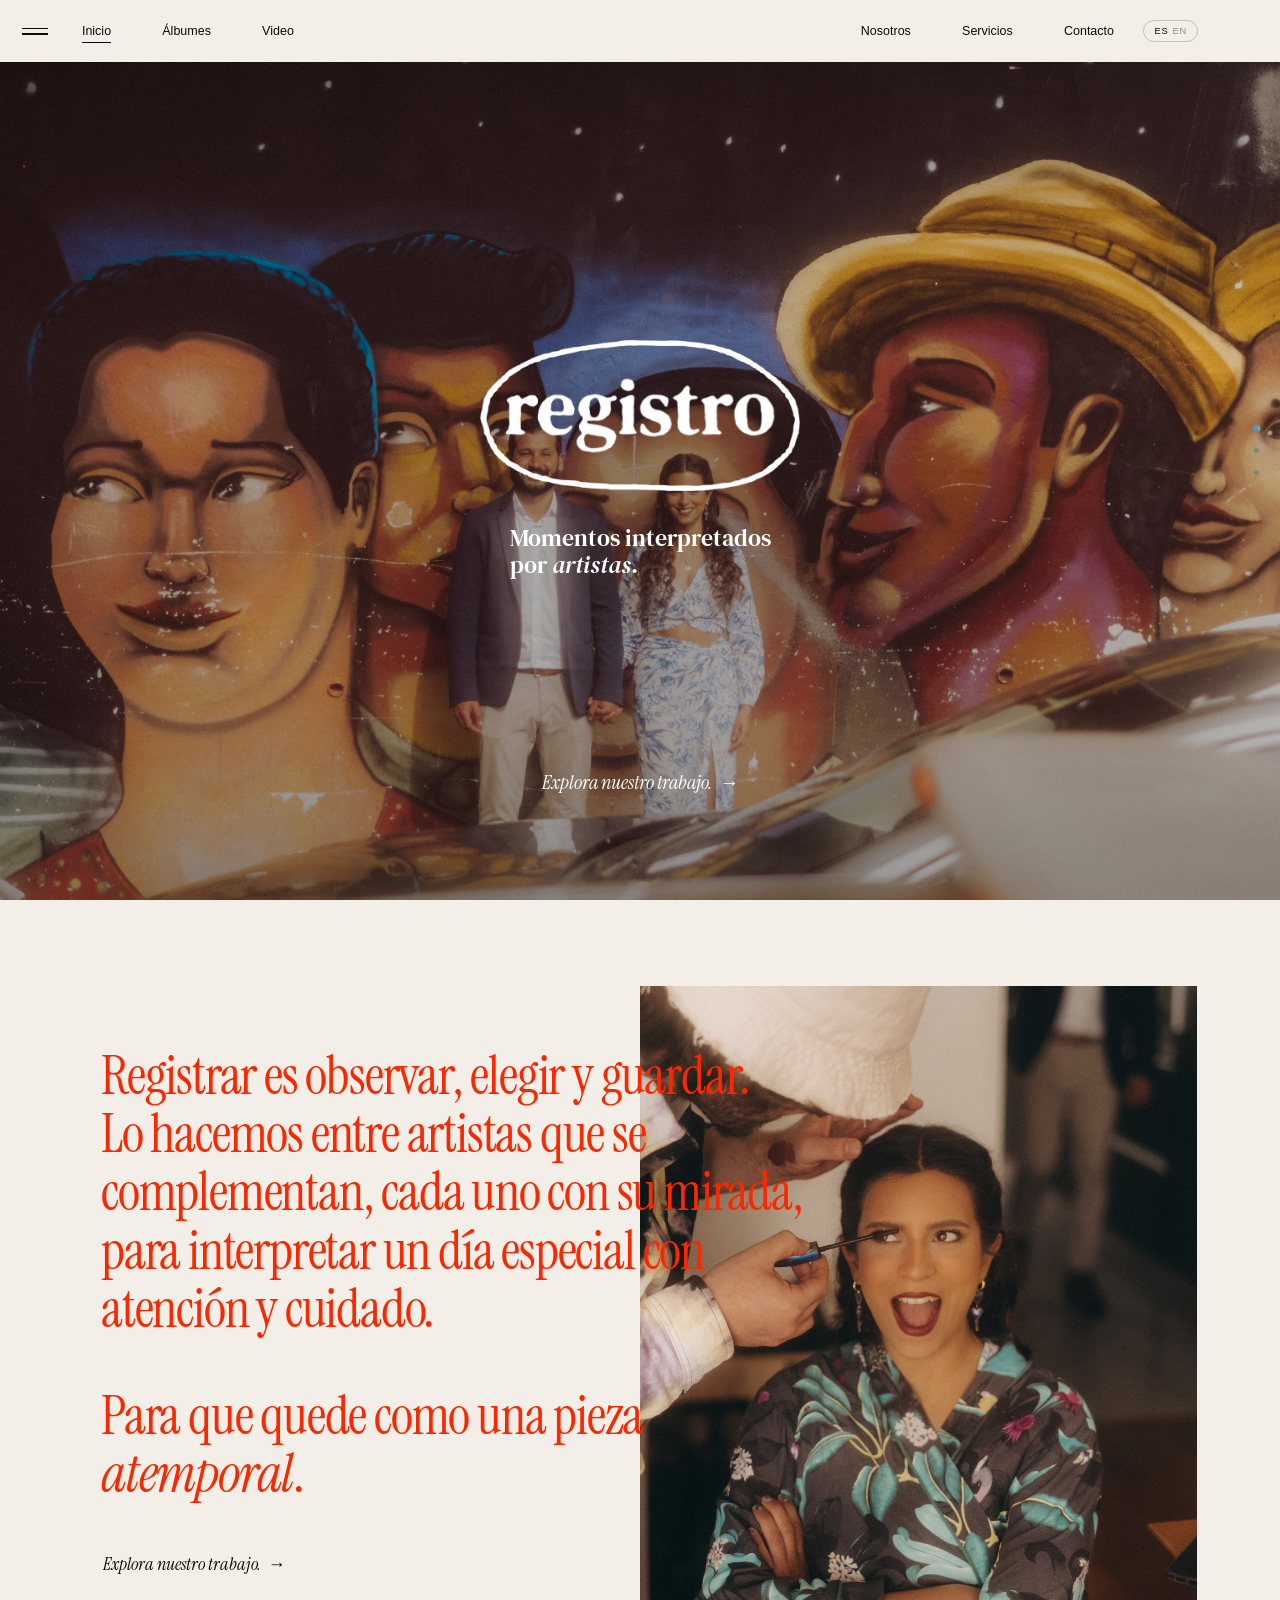
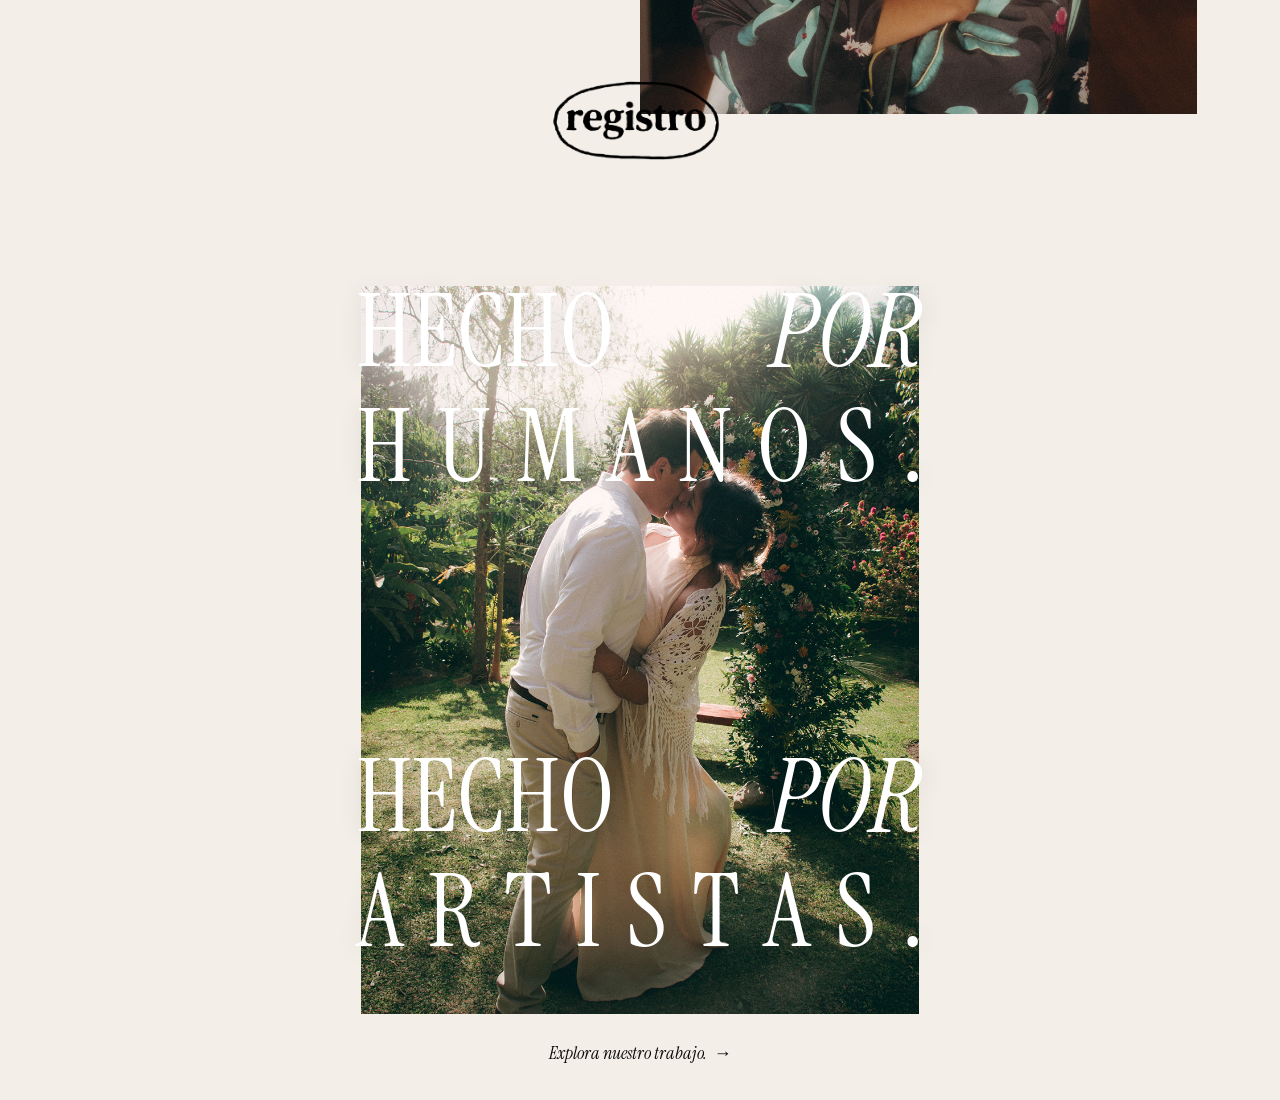
==== commit f8278b34: "index.html" ====
--- a/index.html
+++ b/index.html
@@ -196,6 +196,7 @@
         <div class="mk" data-reveal style="--d:.6s"><div class="cbox">
           <div class="cr"><span class="ck">e-mail</span><a class="cvl" href="mailto:registro.album.pe@gmail.com" id="mail">registro.album.pe@gmail.com</a></div>
           <div class="cr"><span class="ck">instagram</span><a class="cvl" href="https://instagram.com/registro.album" target="_blank" rel="noopener noreferrer">@registro.album</a></div>
+          <div class="cr"><span class="ck">whatsapp</span><a class="cvl" href="https://wa.me/51956237015" target="_blank" rel="noopener noreferrer">+51 956 237 015</a></div>
         </div></div>
       </div>
       <div class="pager"><a href="#contacto" data-down><span>↓</span></a></div>
--- a/css/styles.css
+++ b/css/styles.css
@@ -756,23 +756,6 @@
 
 
 /* =====================================================================
-   Video · mismo lenguaje que Álbumes: logo sin elipse + "en movimiento" arriba a la derecha, marco 16:9 debajo
-   Medidas de la referencia (1920): marco 410→1510 (21.35vw, 57.3vw), logo 22.8vw con margen derecho 68px (3.54vw).
-   ===================================================================== */
-.video{position:relative;display:block;place-items:normal;min-height:100svh;padding:calc(var(--nav-h) + 10.8vw) 0 clamp(70px,8vw,150px) 21.35vw}
-.video .vframe{width:57.3vw}
-.video h1.vhead{position:absolute;z-index:2;top:calc(var(--nav-h) + 4vw);right:3.54vw;margin:0;display:block;text-align:right;font-family:var(--display);font-weight:400;
-  font-size:clamp(36px,3.35vw,84px);line-height:.9;letter-spacing:-.03em;pointer-events:none}
-.video .vhead .wm-img{width:22.8vw;max-width:none;top:0;margin:0 0 .04em auto}
-.video .vhead .rest{display:block;font-family:var(--display);letter-spacing:-.035em}
-@media (max-width:860px){
-  .video{padding:calc(var(--nav-h) + 34px) 20px 70px}
-  .video h1.vhead{position:static;text-align:left;font-size:34px;margin-bottom:28px}
-  .video .vhead .wm-img{width:190px;margin-left:0}
-  .video .vframe{width:100%}
-}
-
-/* =====================================================================
    Álbum · botón "Todos los álbumes" arriba (discreto, alineado al borde de la galería) + título de la pareja rojo al pasar el cursor
    ===================================================================== */
 .alb-head{position:relative}
@@ -811,3 +794,56 @@
 @media (prefers-reduced-motion:reduce){
   .c1-slide,.mk>*,.c1 h1.c1-h .m{transform:none!important;transition:none!important;opacity:1!important}
 }
+
+
+/* =====================================================================
+   Video · hub carrusel. Medidas de la referencia (1920): marco lateral 843px (43.9vw), activo ×1.05, separación 19px,
+   texto activo ×1.27. Todo se escala desde --W (ancho del marco lateral).
+   ===================================================================== */
+.vh{position:relative;height:100svh;min-height:calc(var(--nav-h) + 560px);overflow:hidden;--W:min(43.9vw,calc(.9*(100svh - var(--nav-h)) - 79px))}
+.vh[hidden]{display:none}
+.vhead{position:absolute;z-index:3;top:calc(var(--nav-h) + .6vw);right:3.54vw;margin:0;display:block;text-align:right;font-family:var(--display);font-weight:400;
+  font-size:clamp(30px,3.35vw,84px);line-height:.9;letter-spacing:-.03em;pointer-events:none;animation:vcIn .9s var(--ease-out) both}
+.vhead .wm-img{width:22.8vw;max-width:none;top:0;margin:0 0 .04em auto;display:block}
+.vhead .rest{display:block;font-family:var(--display);letter-spacing:-.035em}
+.vs{position:absolute;inset:var(--nav-h) 0 0 0;overflow:hidden;cursor:grab;touch-action:pan-y;outline:none;-webkit-user-select:none;user-select:none}
+.vs.drag{cursor:grabbing}
+.vtrack{position:absolute;inset:0}
+.vc{position:absolute;left:50%;top:19.9%;width:var(--W);margin-left:calc(var(--W)/-2);will-change:transform;animation:vcIn .7s var(--ease-out) both;animation-delay:calc(var(--o,0)*70ms)}
+@keyframes vcIn{from{opacity:0}to{opacity:1}}
+.vc-in{display:block}
+.vc-f{position:relative;aspect-ratio:1.353;overflow:hidden;background:#5b5869;transform:scale(calc(1 + .05*var(--k,0)));transform-origin:50% 50%}
+.vc-img{position:absolute;inset:0;width:100%;height:100%;object-fit:cover;display:block;-webkit-user-drag:none;pointer-events:none}
+.vc-hit{position:absolute;inset:0;width:100%;border:0;padding:0;background:none;cursor:inherit;display:grid;place-items:center;color:#fff}
+.vc-hit:focus-visible{outline:2px solid var(--red);outline-offset:-6px}
+.vc-play{display:grid;place-items:center;width:calc(var(--W)*.095);aspect-ratio:1;border-radius:50%;border:1.5px solid rgba(255,255,255,.92);background:rgba(11,11,11,.12);
+  opacity:calc(var(--k,0)*var(--k,0));transform:scale(calc(.9 + .1*var(--k,0)));transition:transform .35s var(--ease-out),background-color .25s var(--ease-out);filter:drop-shadow(0 1px 6px rgba(0,0,0,.25))}
+.vc-play svg{width:34%;height:34%;display:block}
+@media (hover:hover) and (pointer:fine){.vc-hit:hover .vc-play{transform:scale(1.07);background:rgba(11,11,11,.28)}}
+.vc-hit:active .vc-play{transform:scale(.96)}
+.vc.playing .vc-hit{display:none}
+.vc-x{position:absolute;z-index:2;top:12px;right:12px;width:36px;height:36px;border-radius:50%;border:1px solid rgba(255,255,255,.7);background:rgba(11,11,11,.45);color:#fff;font-size:15px;line-height:1;cursor:pointer;display:grid;place-items:center;transition:transform .25s var(--ease-out),background-color .25s}
+.vc-x:active{transform:scale(.92)}
+@media (hover:hover){.vc-x:hover{background:rgba(11,11,11,.7)}}
+.vc-yt{position:absolute;inset:0;width:100%;height:100%;border:0;background:#000}
+.vc-t{margin-top:calc(var(--W)*.0215);white-space:nowrap;transform-origin:0 0;
+  transform:translate(calc(var(--k,0)*var(--W)*-.025),calc(var(--k,0)*var(--W)*.0185)) scale(calc(1 + .27*var(--k,0)))}
+.vc-h{font-family:var(--display);font-size:calc(var(--W)*.0524);line-height:1.02;letter-spacing:-.04em}
+.vc-s{margin-top:.12em;font-family:var(--display);font-style:italic;font-size:calc(var(--W)*.0285);line-height:1.1;letter-spacing:-.03em}
+.vc-s:empty{display:none}
+.vbar{position:absolute;z-index:4;left:50%;bottom:clamp(18px,2.2vw,40px);transform:translateX(-50%);display:flex;align-items:center;gap:22px;font:400 11px/1 'Helvetica Neue',Helvetica,Arial,sans-serif;letter-spacing:.16em;color:rgba(11,11,11,.6)}
+.vb{position:relative;width:44px;height:44px;display:grid;place-items:center;border:0;background:none;color:var(--ink);font-size:16px;cursor:pointer;transition:opacity .25s var(--ease-out)}
+.vb .arr{display:inline-block;transition:transform .35s var(--ease-out)}
+.vb:active .arr{transform:scale(.88)}
+.vb:disabled{opacity:.25;cursor:default}
+@media (hover:hover) and (pointer:fine){.vb[data-vp]:not(:disabled):hover .arr{transform:translateX(-5px)}.vb[data-vn]:not(:disabled):hover .arr{transform:translateX(5px)}}
+.vb:focus-visible{outline:2px solid var(--red);outline-offset:-4px}
+.vh .alb-back{z-index:4}
+@media (max-width:860px){
+  .vh{--W:74vw}
+  .vhead{top:calc(var(--nav-h) + 10px);right:16px;font-size:20px}
+  .vhead .wm-img{width:34vw}
+  .vc{top:24%}
+  .vc-h{font-size:calc(var(--W)*.075)}.vc-s{font-size:calc(var(--W)*.04)}
+}
+@media (prefers-reduced-motion:reduce){.vc,.vhead{animation:none}}
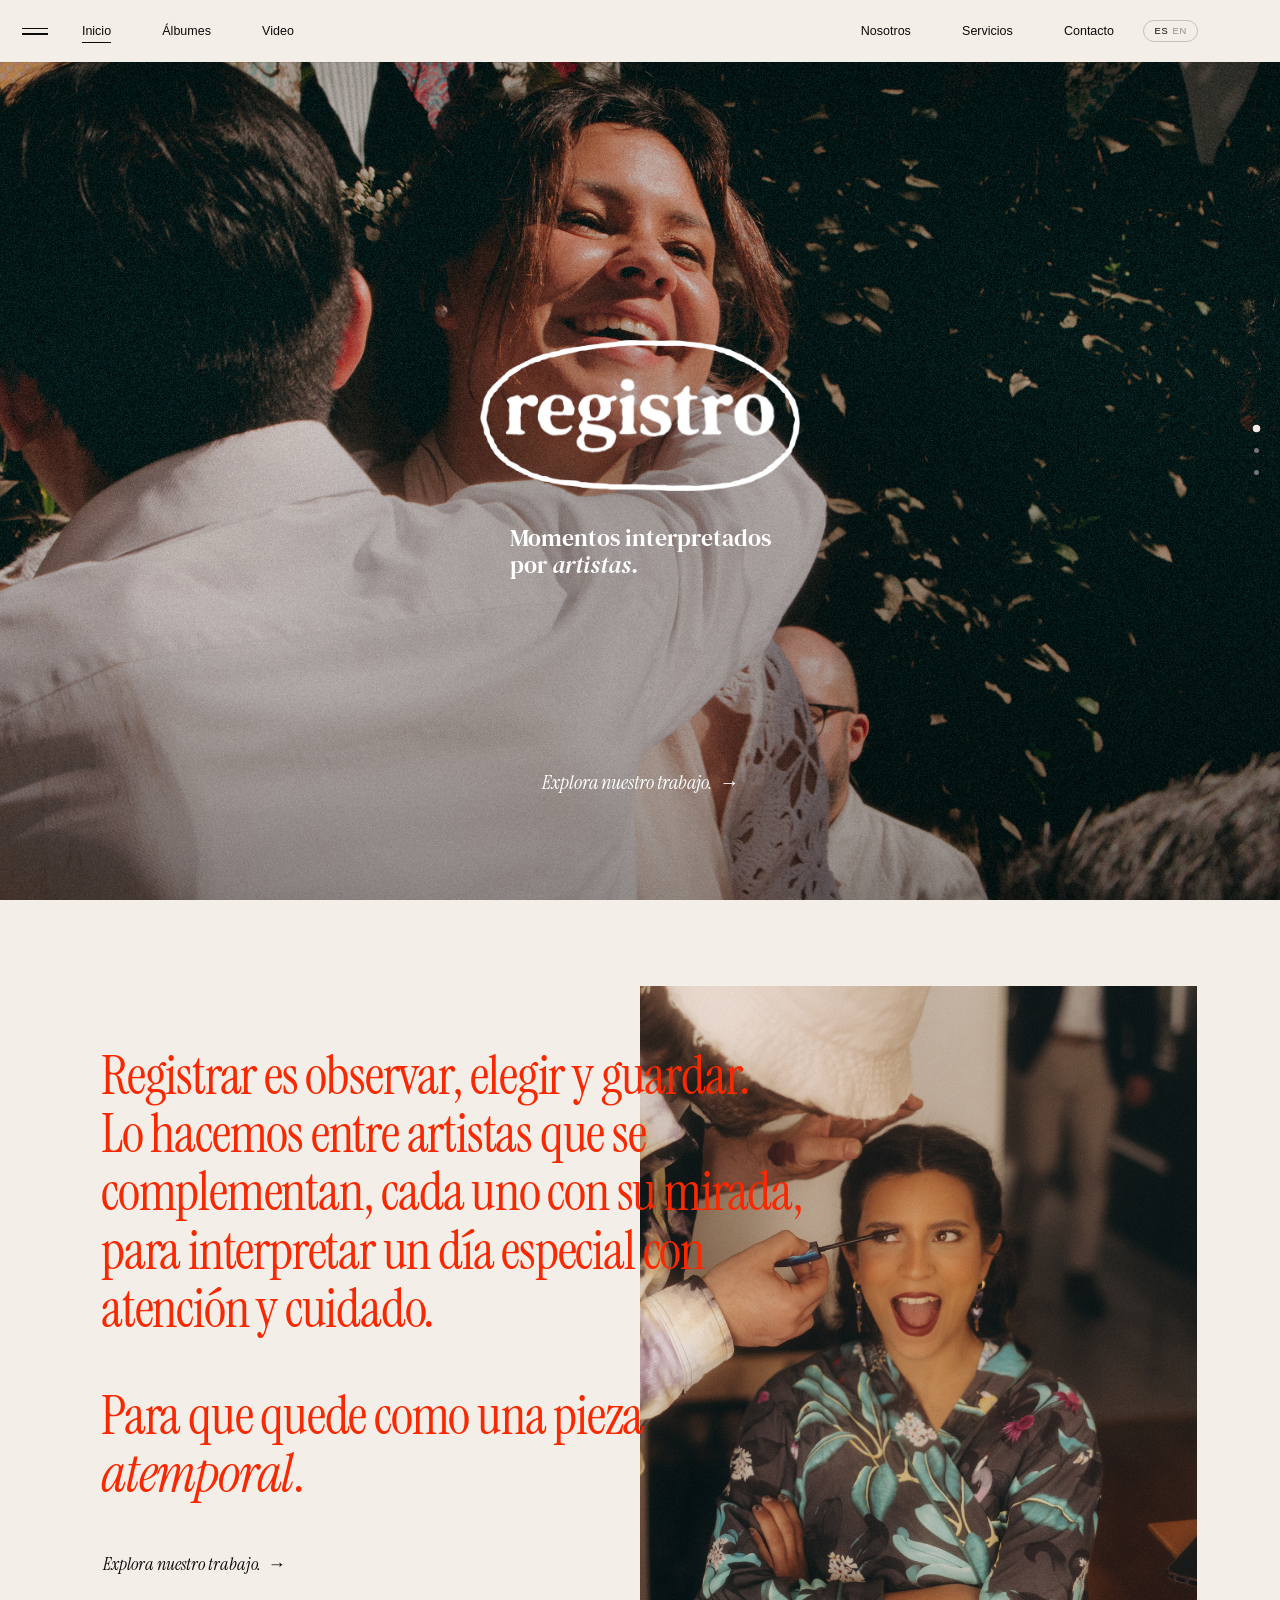
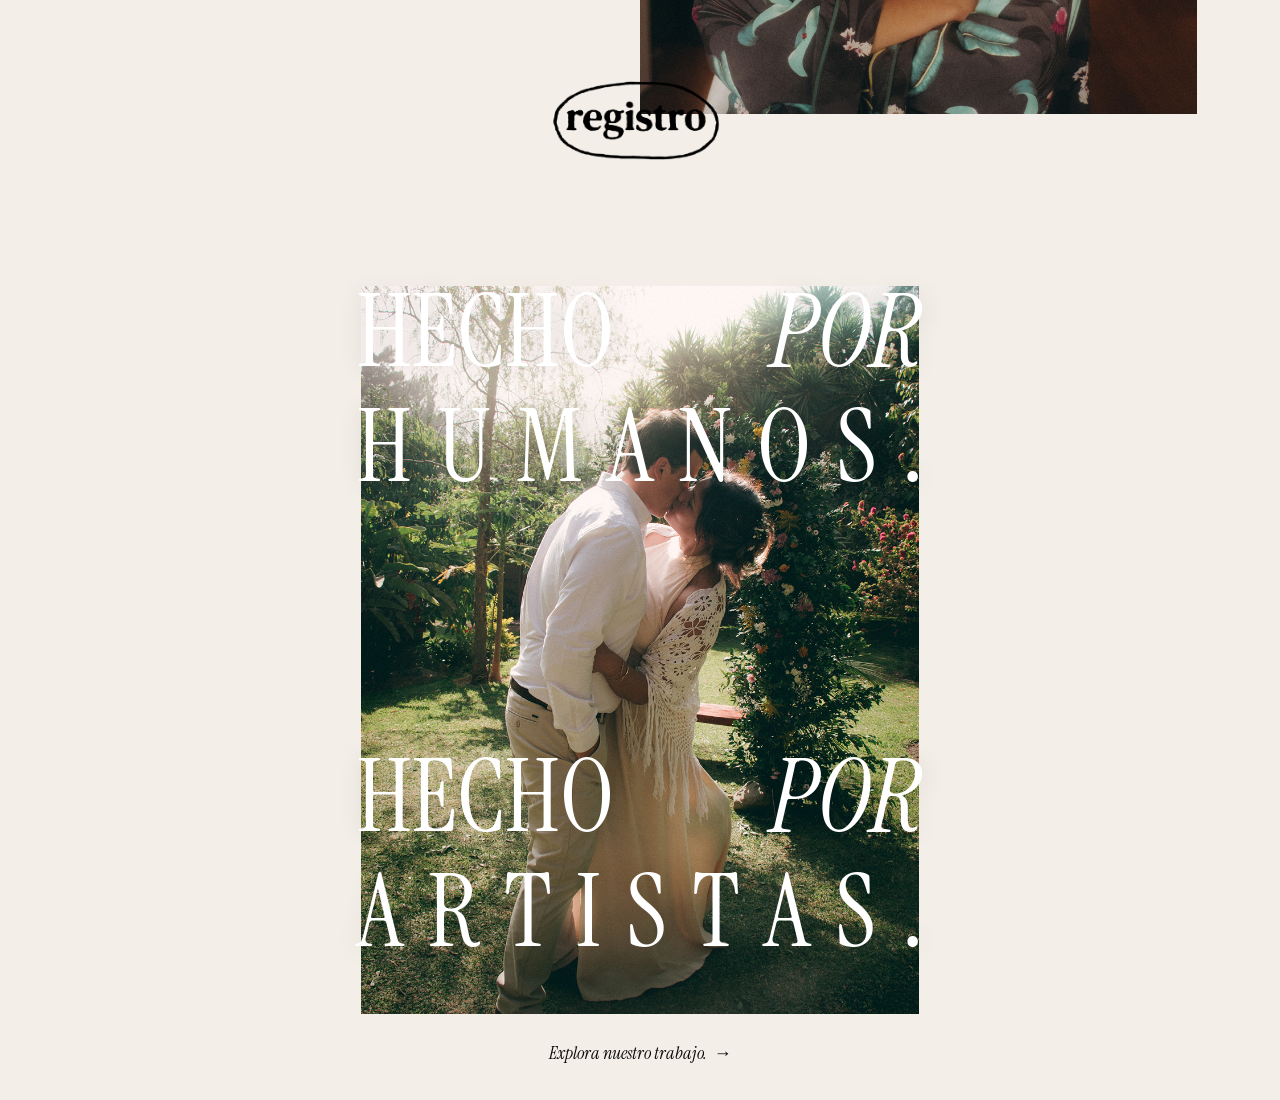
==== commit 99d536e0: "index.html" ====
--- a/index.html
+++ b/index.html
@@ -3,12 +3,22 @@
 <head>
 <meta charset="utf-8">
 <meta name="viewport" content="width=device-width, initial-scale=1, viewport-fit=cover">
-<title>Registro · Fotografía de bodas en Lima</title>
-<meta name="description" content="Registro: momentos interpretados por artistas. Fotografía y video de bodas.">
+<title>Registro · Fotografía de bodas y celebraciones en Lima</title>
+<meta name="description" content="Fotografía de bodas y celebraciones. Momentos interpretados por artistas. Estamos en Lima y estamos disponibles para viajar al resto del Perú y al mundo.">
+<link rel="canonical" href="https://www.registroalbum.com/">
+<meta name="robots" content="index,follow,max-image-preview:large">
 <meta name="theme-color" content="#f3eee7">
-<meta property="og:title" content="Registro">
-<meta property="og:description" content="Momentos interpretados por artistas.">
+<meta property="og:site_name" content="Registro">
 <meta property="og:type" content="website">
+<meta property="og:locale" content="es_PE">
+<meta property="og:url" content="https://www.registroalbum.com/">
+<meta property="og:title" content="Registro · Fotografía de bodas y celebraciones">
+<meta property="og:description" content="Momentos interpretados por artistas. Estamos en Lima y disponibles internacionalmente.">
+<meta property="og:image" content="https://www.registroalbum.com/assets/img/DarinkaRudy-Cover.jpg">
+<meta name="twitter:card" content="summary_large_image">
+<script type="application/ld+json">
+{"@context":"https://schema.org","@type":"Photographer","name":"Registro","url":"https://www.registroalbum.com/","description":"Fotografía de bodas y celebraciones. Momentos interpretados por artistas.","image":"https://www.registroalbum.com/assets/img/DarinkaRudy-Cover.jpg","email":"registro.album.pe@gmail.com","telephone":"+51956237015","address":{"@type":"PostalAddress","addressLocality":"Lima","addressCountry":"PE"},"areaServed":["Lima","Perú","Internacional"],"knowsLanguage":["es","en"],"sameAs":["https://instagram.com/registro.album"]}
+</script>
 <link rel="preconnect" href="https://fonts.googleapis.com">
 <link rel="preconnect" href="https://fonts.gstatic.com" crossorigin>
 <link rel="stylesheet" href="https://fonts.googleapis.com/css2?family=DM+Serif+Text:ital@0;1&family=Instrument+Serif:ital@0;1&display=swap">
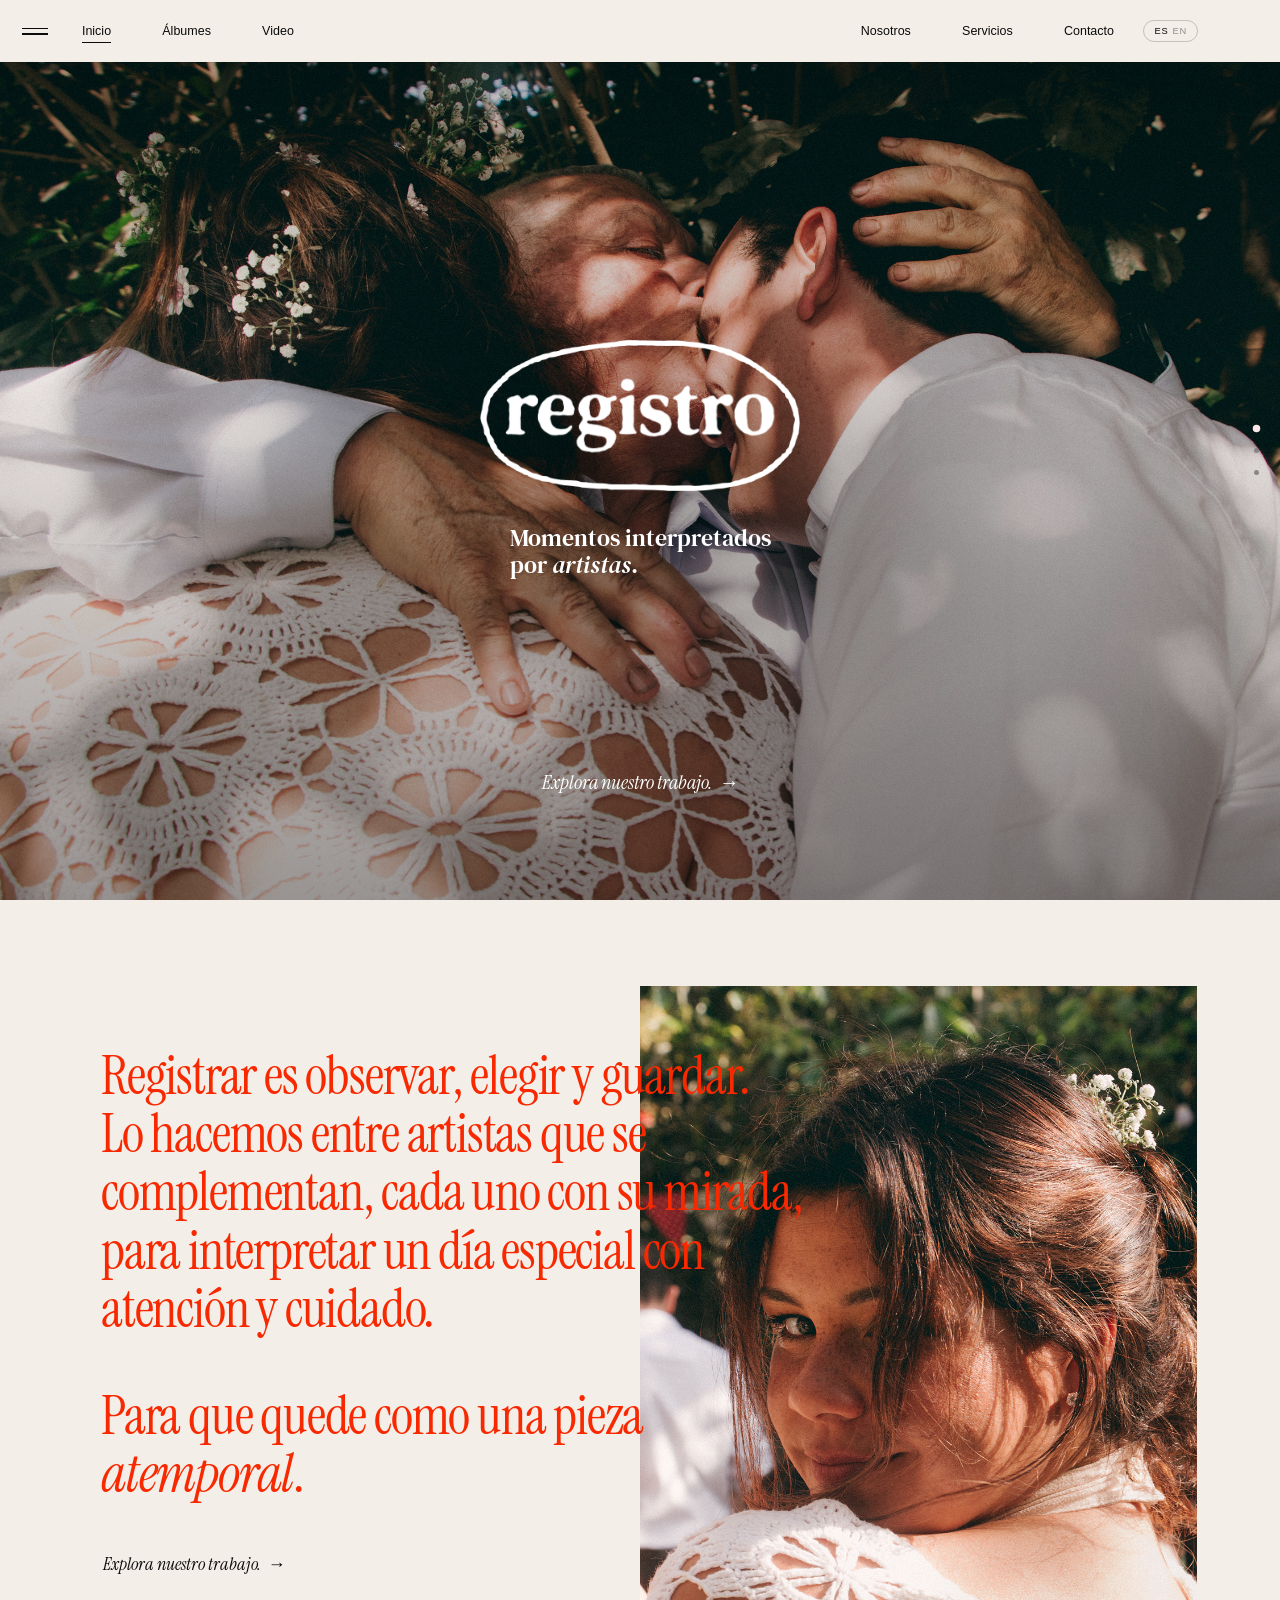
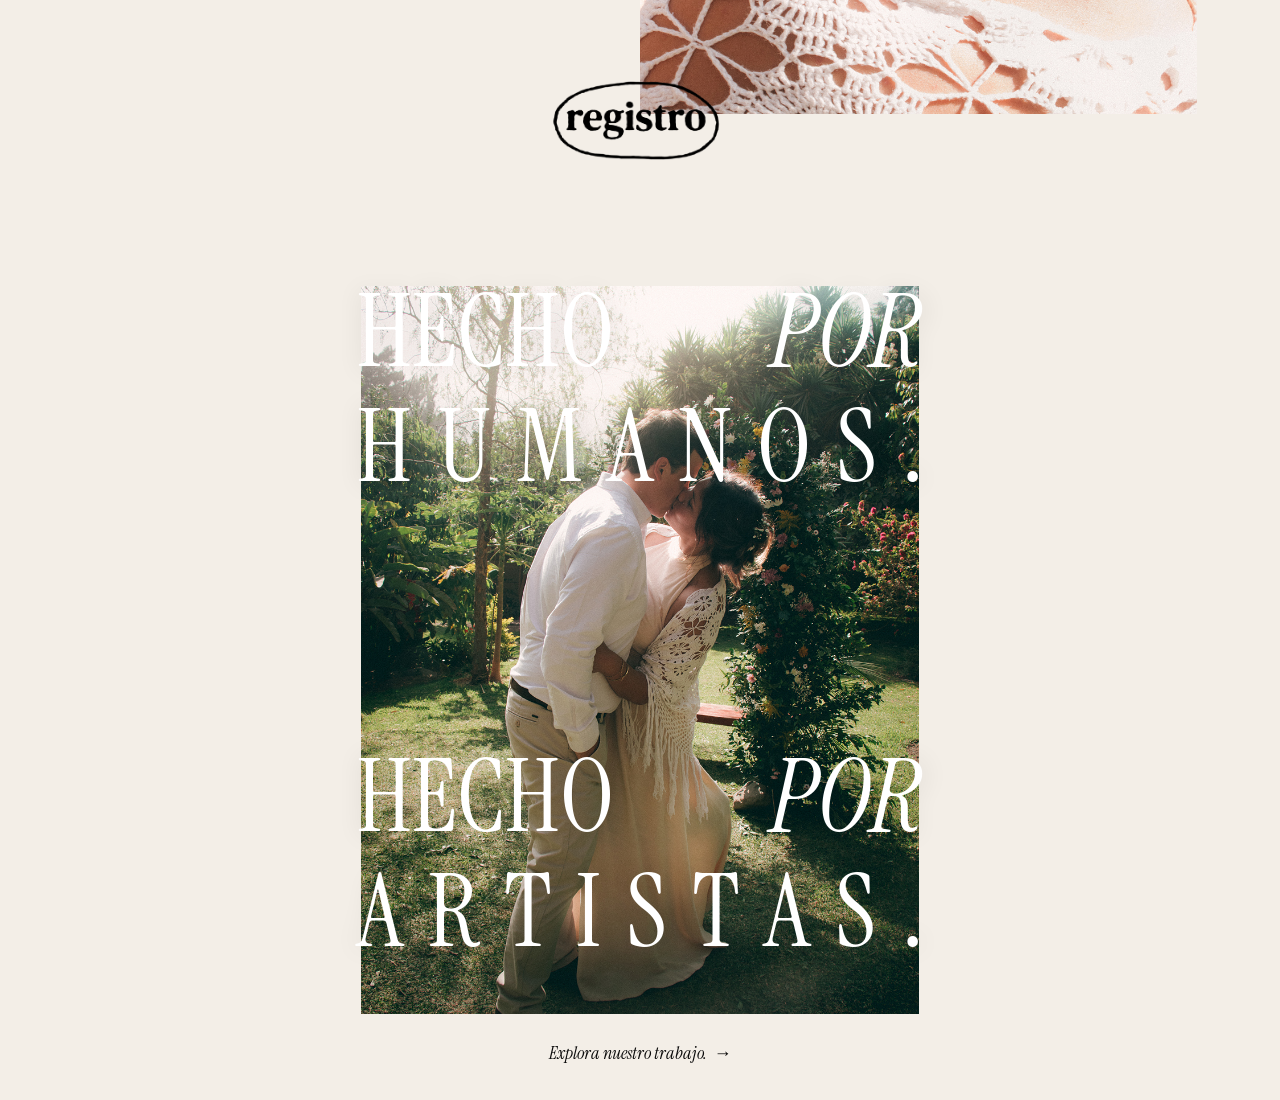
==== commit 9cab851e: "Update index.html" ====
--- a/index.html
+++ b/index.html
@@ -8,6 +8,10 @@
 <link rel="canonical" href="https://www.registroalbum.com/">
 <meta name="robots" content="index,follow,max-image-preview:large">
 <meta name="theme-color" content="#f3eee7">
+<link rel="icon" href="/favicon.ico" sizes="48x48">
+<link rel="icon" type="image/png" sizes="32x32" href="/favicon-32.png">
+<link rel="icon" type="image/png" sizes="192x192" href="/icon-192.png">
+<link rel="apple-touch-icon" href="/apple-touch-icon.png">
 <meta property="og:site_name" content="Registro">
 <meta property="og:type" content="website">
 <meta property="og:locale" content="es_PE">
